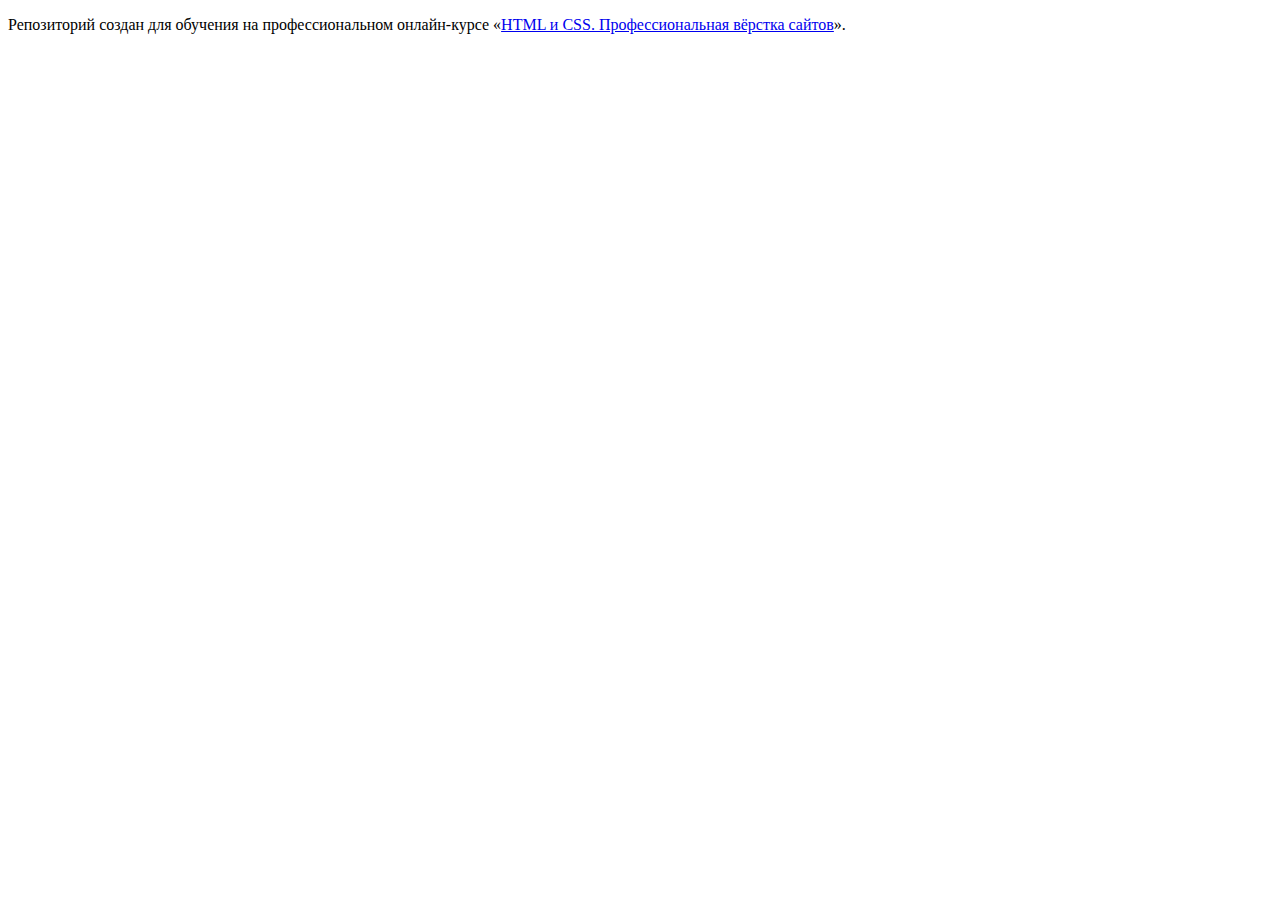
==== index.html @ e139b765 ":hatching_chick:" ====
<!DOCTYPE html>
<html lang="ru">
  <head>
    <meta charset="utf-8">
    <title>HTML Academy: Глейси</title>
  </head>
  <body>

    <p>Репозиторий создан для обучения на профессиональном онлайн‑курсе «<a href="https://htmlacademy.ru/intensive/htmlcss">HTML и CSS. Профессиональная вёрстка сайтов</a>».</p>

  </body>
</html>
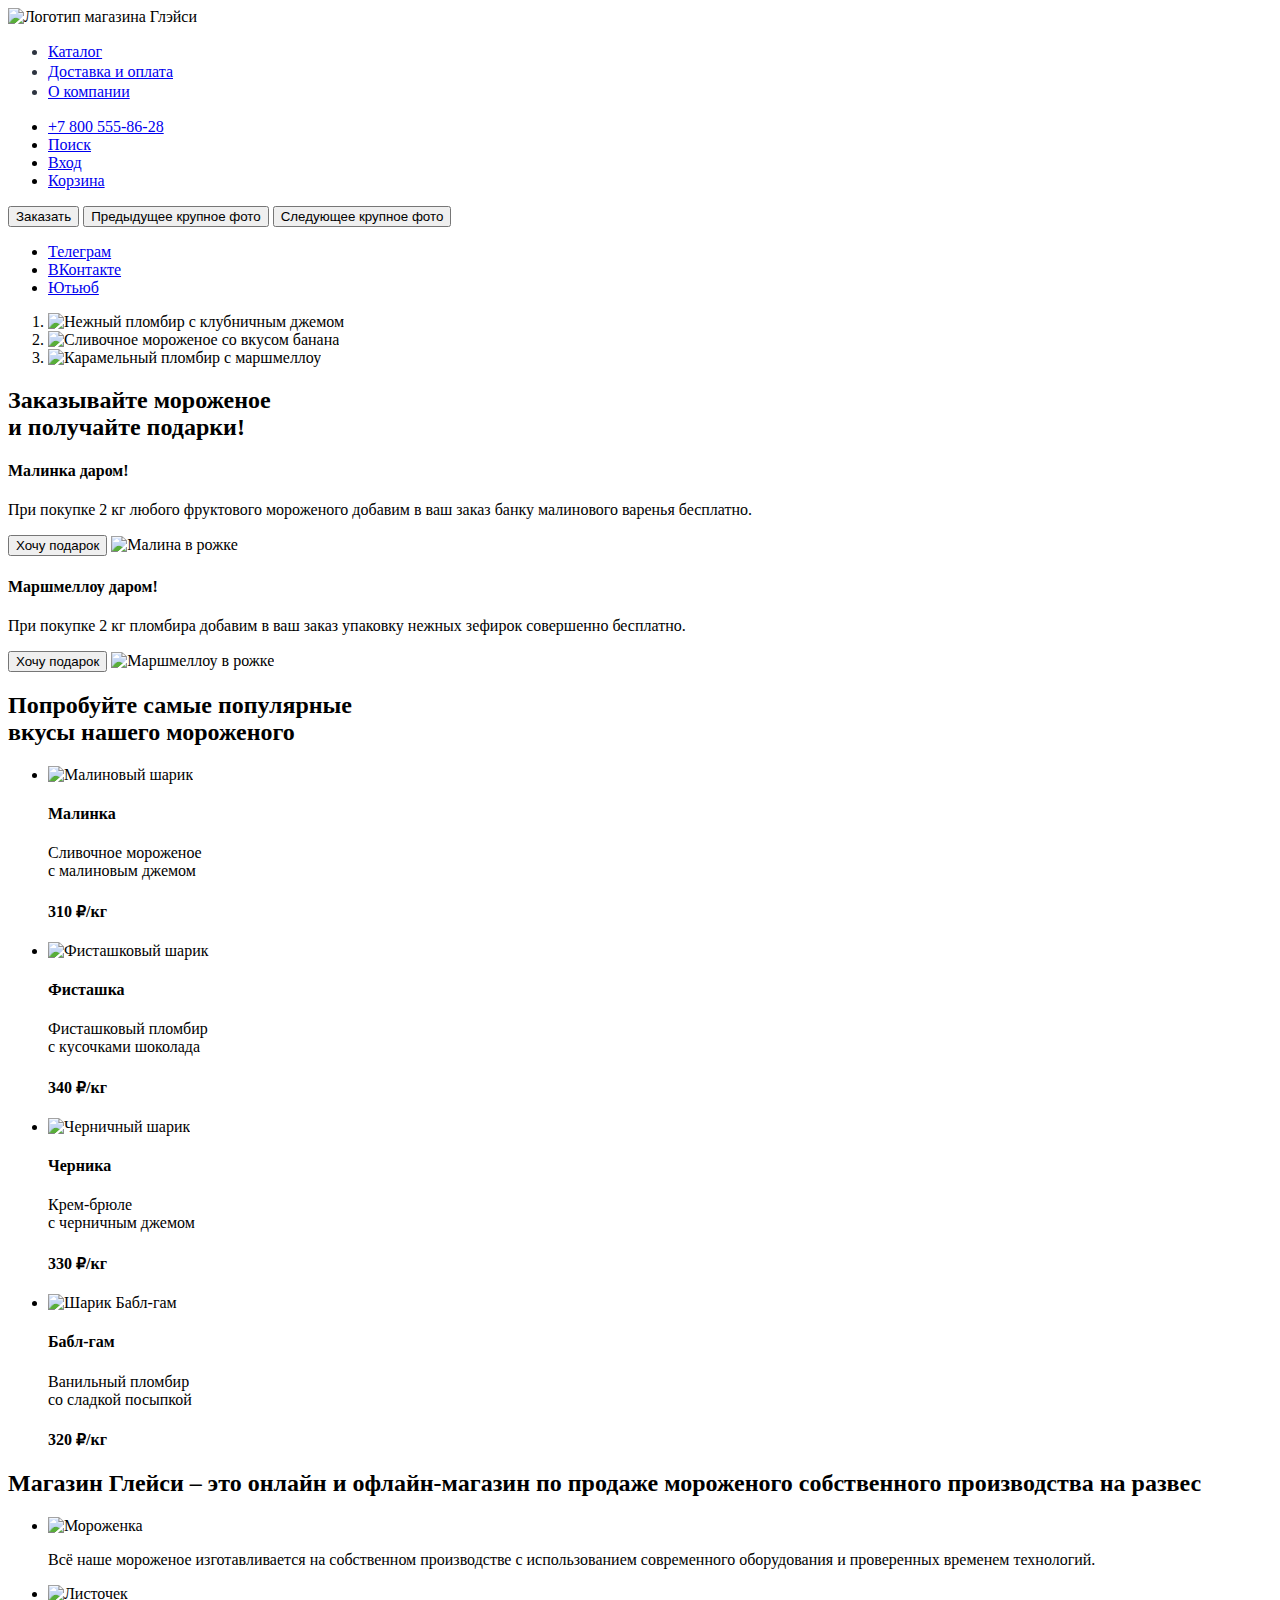
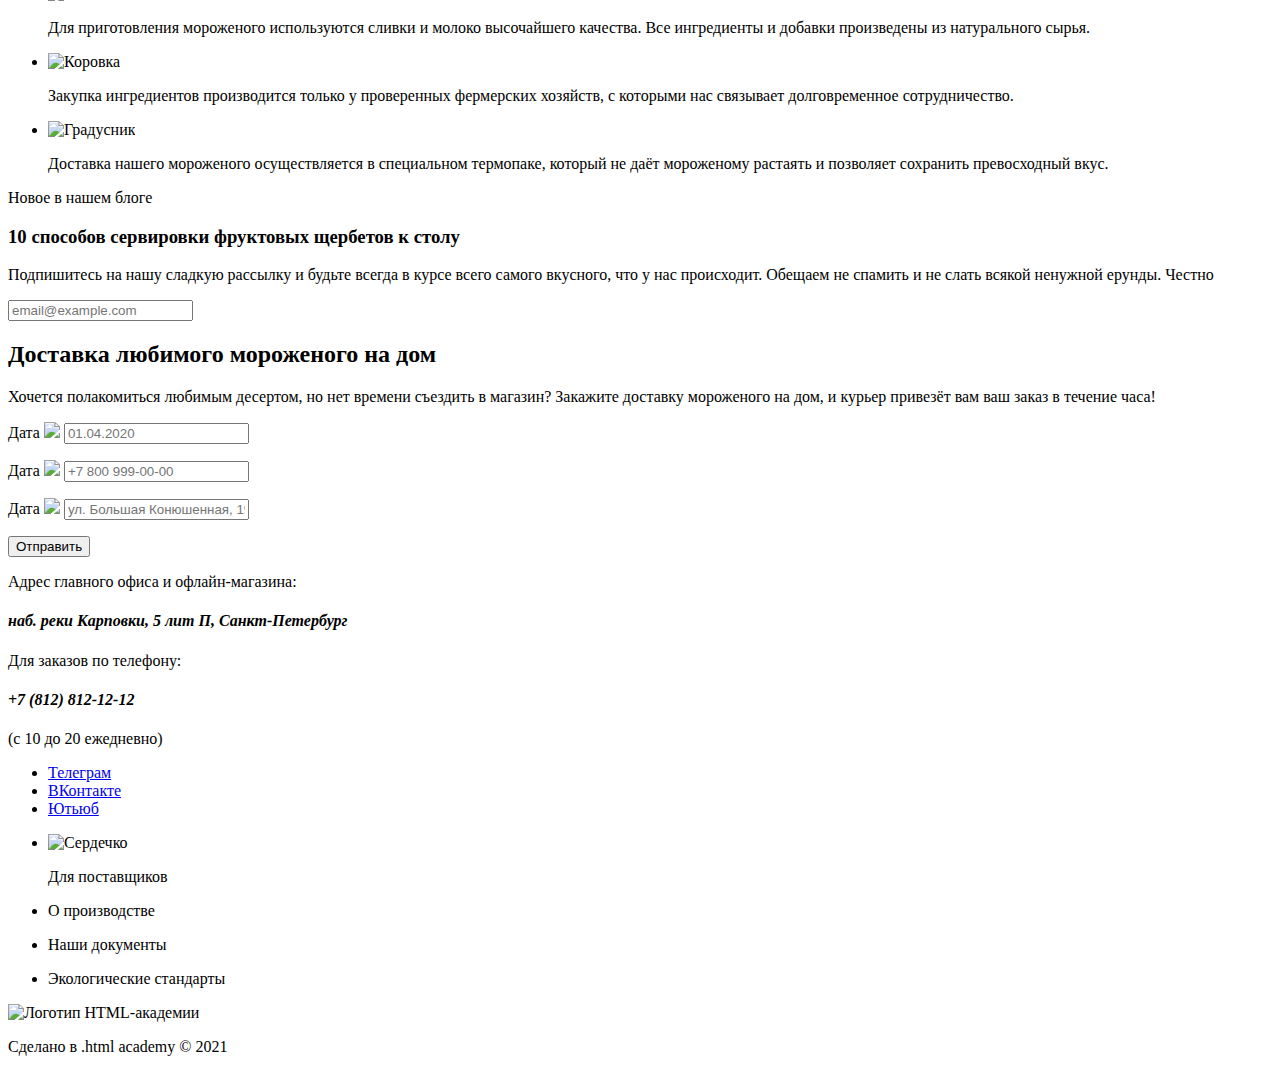
==== commit 62ea03a1: "main html" ====
--- a/index.html
+++ b/index.html
@@ -1,12 +1,253 @@
 <!DOCTYPE html>
 <html lang="ru">
+
   <head>
     <meta charset="utf-8">
     <title>HTML Academy: Глейси</title>
+    <link rel="stylesheet" href="style.css">
   </head>
-  <body>
-
-    <p>Репозиторий создан для обучения на профессиональном онлайн‑курсе «<a href="https://htmlacademy.ru/intensive/htmlcss">HTML и CSS. Профессиональная вёрстка сайтов</a>».</p>
-
+
+  <body class="body">
+    <header class="main-header">
+      <nav class="navigation">
+        <img class="navigation-main-logo" src="" alt="Логотип магазина Глэйси">
+        <ul class="navigation-list">
+          <li>
+            <a class="navigation-link" href="#">Каталог</a>
+          </li>
+          <li>
+            <a class="navigation-link" href="shipping.html">Доставка и оплата</a>
+          </li>
+          <li>
+            <a class="navigation-link" href="about.html">О компании</a>
+          </li>
+        </ul>
+        <ul class="navigation-user">
+          <li class="navigation-item">
+            <a class="navigation-phone" href="tel:+78005558628">+7 800 555-86-28</a>
+          </li>
+          <li>
+            <a class="navigation-link" href="#">
+              <span class="visually-hidden">Поиск</span>
+            </a>
+          </li>
+          <li>
+            <a class="navigation-link" href="#">Вход</a>
+          </li>
+          <li>
+            <a class="navigation-link" href="#">Корзина</a>
+          </li>
+        </ul>
+      </nav>
+    </header>
+    <main class="main-index">
+      <section class="gallery">
+        <button class="order-button recieve-button" type="button">Заказать</button>
+        <button class="slider-button slider-prev" type="button">
+          <span class="visually-hidden">Предыдущее крупное фото</span>
+        </button>
+        <button class="slider-button slider-next" type="button">
+          <span class="visually-hidden">Следующее крупное фото</span>
+        </button>
+        <ul class="slider-social-list">
+          <li class="slider-social-item">
+            <a class="social-button" href="#">
+              <span class="visually-hidden">Телеграм</span>
+            </a>
+          </li>
+          <li class="slider-social-item">
+            <a class="social-button" href="#">
+              <span class="visually-hidden">ВКонтакте</span>
+            </a>
+          </li>
+          <li class="slider-social-item">
+            <a class="social-button" href="#">
+              <span class="visually-hidden">Ютьюб</span>
+            </a>
+          </li>
+        </ul>
+        <ol class="slider-pagination">
+          <li class="slider-pagination-item">
+            <img src="#" alt="Нежный пломбир с клубничным джемом">
+          </li>
+          <li class="slider-pagination-item">
+            <img src="#" alt="Сливочное мороженое со вкусом банана">
+          </li>
+          <li class="slider-pagination-item">
+            <img src="#" alt="Карамельный пломбир с маршмеллоу">
+          </li>
+        </ol>
+      </section>
+      <section class="promo">
+        <h2 class="promo-header">Заказывайте мороженое<br /> и получайте подарки!</h2>
+        <article class="promo-article-left">
+          <h4 class="promo-article-header">Малинка даром!</h4>
+          <p class="promo-paragraph">При покупке 2 кг любого фруктового мороженого добавим в ваш заказ банку малинового
+            варенья бесплатно.</p>
+          <button class="promo-button recieve-button" type="button">Хочу подарок</button>
+          <img src="#" alt="Малина в рожке">
+        </article>
+        <article class="promo-article-right">
+          <h4 class="promo-article-header">Маршмеллоу даром!</h4>
+          <p class="promo-paragraph">При покупке 2 кг пломбира добавим в ваш заказ упаковку нежных зефирок совершенно
+            бесплатно.</p>
+          <button class="promo-button recieve-button" type="button">Хочу подарок</button>
+          <img src="#" alt="Маршмеллоу в рожке">
+        </article>
+      </section>
+      <section class="popular">
+        <h2 class="popular-header">Попробуйте самые популярные<br />вкусы нашего мороженого</h2>
+        <ul class="popular-card">
+          <li class="popular-card-item">
+            <img class="popular-item-image" src="#" alt="Малиновый шарик">
+            <h4 class="popular-item-header">Малинка</h4>
+            <p class="popular-item-paragraph">Сливочное мороженое <br />с малиновым джемом</p>
+            <h4 class="popular-item-price">310 ₽/кг</h4>
+          </li>
+          <li class="popular-card-item">
+            <img class="popular-item-image" src="#" alt="Фисташковый шарик">
+            <h4 class="popular-item-header">Фисташка</h4>
+            <p class="popular-item-paragraph">Фисташковый пломбир <br />с кусочками шоколада</p>
+            <h4 class="popular-item-price">340 ₽/кг</h4>
+          </li>
+          <li class="popular-card-item">
+            <img class="popular-item-image" src="#" alt="Черничный шарик">
+            <h4 class="popular-item-header">Черника</h4>
+            <p class="popular-item-paragraph">Крем-брюле <br />с черничным джемом</p>
+            <h4 class="popular-item-price">330 ₽/кг</h4>
+          </li>
+          <li class="popular-card-item">
+            <img class="popular-item-image" src="#" alt="Шарик Бабл-гам">
+            <h4 class="popular-item-header">Бабл-гам</h4>
+            <p class="popular-item-paragraph">Ванильный пломбир <br />со сладкой посыпкой</p>
+            <h4 class="popular-item-price">320 ₽/кг</h4>
+          </li>
+        </ul>
+      </section>
+      <section class="about">
+        <h2 class="about-header">Магазин Глейси – это онлайн и офлайн-магазин по продаже мороженого собственного
+          производства на развес</h2>
+        <ul class="about-card">
+          <li class="about-item">
+            <img class="about-item-image" src="#" alt="Мороженка">
+            <p class="about-item-paragraph">Всё наше мороженое изготавливается на собственном производстве с
+              использованием современного оборудования и проверенных временем технологий.</p>
+          </li>
+          <li class="about-item">
+            <img class="about-item-image" src="#" alt="Листочек">
+            <p class="about-item-paragraph">Для приготовления мороженого используются сливки и молоко высочайшего
+              качества. Все ингредиенты и добавки произведены из натурального сырья.</p>
+          </li>
+          <li class="about-item">
+            <img class="about-item-image" src="#" alt="Коровка">
+            <p class="about-item-paragraph">Закупка ингредиентов производится только у проверенных фермерских хозяйств,
+              с которыми нас связывает долговременное сотрудничество.</p>
+          </li>
+          <li class="about-item">
+            <img class="about-item-image" src="#" alt="Градусник">
+            <p class="about-item-paragraph">Доставка нашего мороженого осуществляется в специальном термопаке, который
+              не даёт мороженому растаять и позволяет сохранить превосходный вкус.</p>
+          </li>
+        </ul>
+      </section>
+      <section class="blog">
+        <article class="blog-item">
+          <p class="blog-paragraph">Новое в нашем блоге</p>
+          <h3 class="blog-header">10 способов сервировки фруктовых щербетов к столу</h3>
+        </article>
+        <article class="blog-sub">
+          <p class="blog-paragraph">Подпишитесь на нашу сладкую рассылку и будьте всегда в курсе всего самого вкусного,
+            что у нас происходит. Обещаем не спамить и не слать всякой ненужной ерунды. Честно</p>
+          <form class="sub-form" action="https://echo.htmlacademy.ru/" method="post">
+            <input type="text" name="email" placeholder="email@example.com">
+          </form>
+        </article>
+      </section>
+
+      <section class="delivery">
+        <div class="delivery-description">
+          <h2 class="delivery-header">Доставка любимого мороженого на дом</h2>
+          <p class="delivery-paragraph">Хочется полакомиться любимым десертом, но нет времени съездить в магазин?
+            Закажите доставку мороженого на дом, и курьер привезёт вам ваш заказ в течение часа!</p>
+        </div>
+        <form class="sub-form" action="https://echo.htmlacademy.ru/" method="post">
+          <p class="delivery-form-date">
+            <label for="delivery-date">
+              Дата
+              <img src="#">
+            </label>
+            <input type="text" id="delivery-date" name="delivery-date" placeholder="01.04.2020">
+          </p>
+          <p class="delivery-form-phone">
+            <label for="delivery-phone">
+              Дата
+              <img src="#">
+            </label>
+            <input type="text" id="delivery-phone" name="delivery-phone" placeholder="+7 800 999-00-00">
+          </p>
+          <p class="delivery-form-address">
+            <label for="delivery-address">
+              Дата
+              <img src="#">
+            </label>
+            <input type="text" id="delivery-address" name="delivery-address" placeholder="ул. Большая Конюшенная, 19/8">
+          </p>
+          <button class="sub-button send-button" type="submit">Отправить</button>
+        </form>
+      </section>
+      <section class="contacts">
+        <p class="contacts-paragraph">Адрес главного офиса и офлайн-магазина:</p>
+        <address class="contacts-address">
+          <h4 class="contacts-address-text">наб. реки Карповки, 5 лит П, Санкт-Петербург</h4>
+        </address>
+        <p class="contacts-paragraph">Для заказов по телефону:</p>
+        <address class="contacts-address">
+          <h4 class="contacts-address-phone">+7 (812) 812-12-12</h4>
+        </address>
+        <p class="contacts-time">(c 10 до 20 ежедневно)</p>
+      </section>
+    </main>
+    <footer class="page-footer">
+      <section class="footer-social">
+      <ul class="slider-social-list">
+        <li class="slider-social-item">
+          <a class="social-button" href="#">
+            <span class="visually-hidden">Телеграм</span>
+          </a>
+        </li>
+        <li class="slider-social-item">
+          <a class="social-button" href="#">
+            <span class="visually-hidden">ВКонтакте</span>
+          </a>
+        </li>
+        <li class="slider-social-item">
+          <a class="social-button" href="#">
+            <span class="visually-hidden">Ютьюб</span>
+          </a>
+        </li>
+      </ul>
+    </section>
+    <section class="footer-adds">
+      <ul class="footer-adds-list">
+      <li class="footer-adds-item">
+        <img src="#" alt="Сердечко">
+        <p class="footer-adds-item-paragraph-like">Для поставщиков</p>
+      </li>
+      <li class="footer-adds-item">
+        <p class="footer-adds-item-paragraph">О производстве</p>
+      </li>
+      <li class="footer-adds-item">
+        <p class="footer-adds-item-paragraph">Наши документы</p>
+      </li>
+      <li class="footer-adds-item">
+        <p class="footer-adds-item-paragraph">Экологические стандарты</p>
+      </li>
+    </ul></section>
+    <section class="about-academy">
+      <img class="about-academy-logo" src="#" alt="Логотип HTML-академии">
+      <p class="about-academy-paragraph">Сделано в .html academy © 2021</p>
+    </section>
+    </footer>
   </body>
+
 </html>
--- a/style.css
+++ b/style.css
@@ -0,0 +1,14 @@
+/* .visually-hidden
+{
+  display:none;
+} */
+.navigation-list
+{
+  font-family: 'Inter';
+  font-style: normal;
+  font-weight: 400;
+  font-size: 16px;
+  line-height: 20px;
+  color: #2D3440;
+
+}
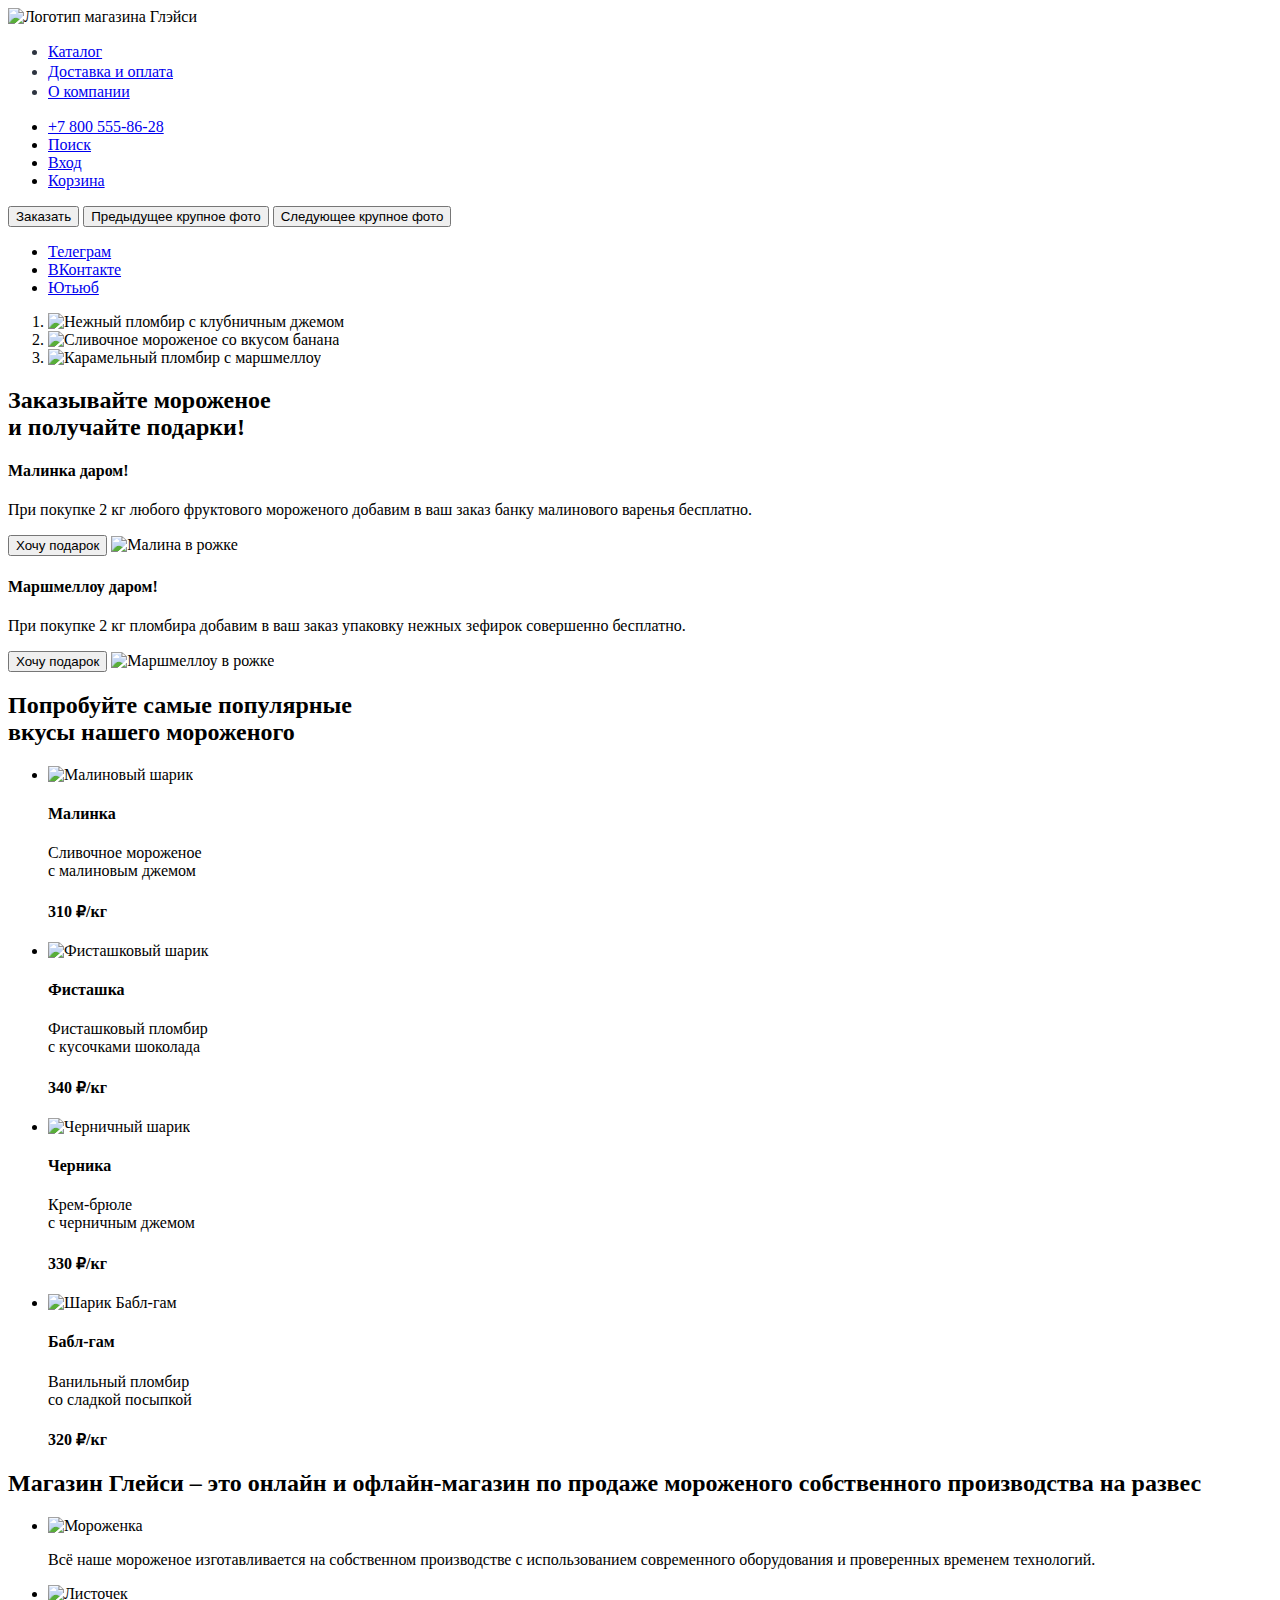
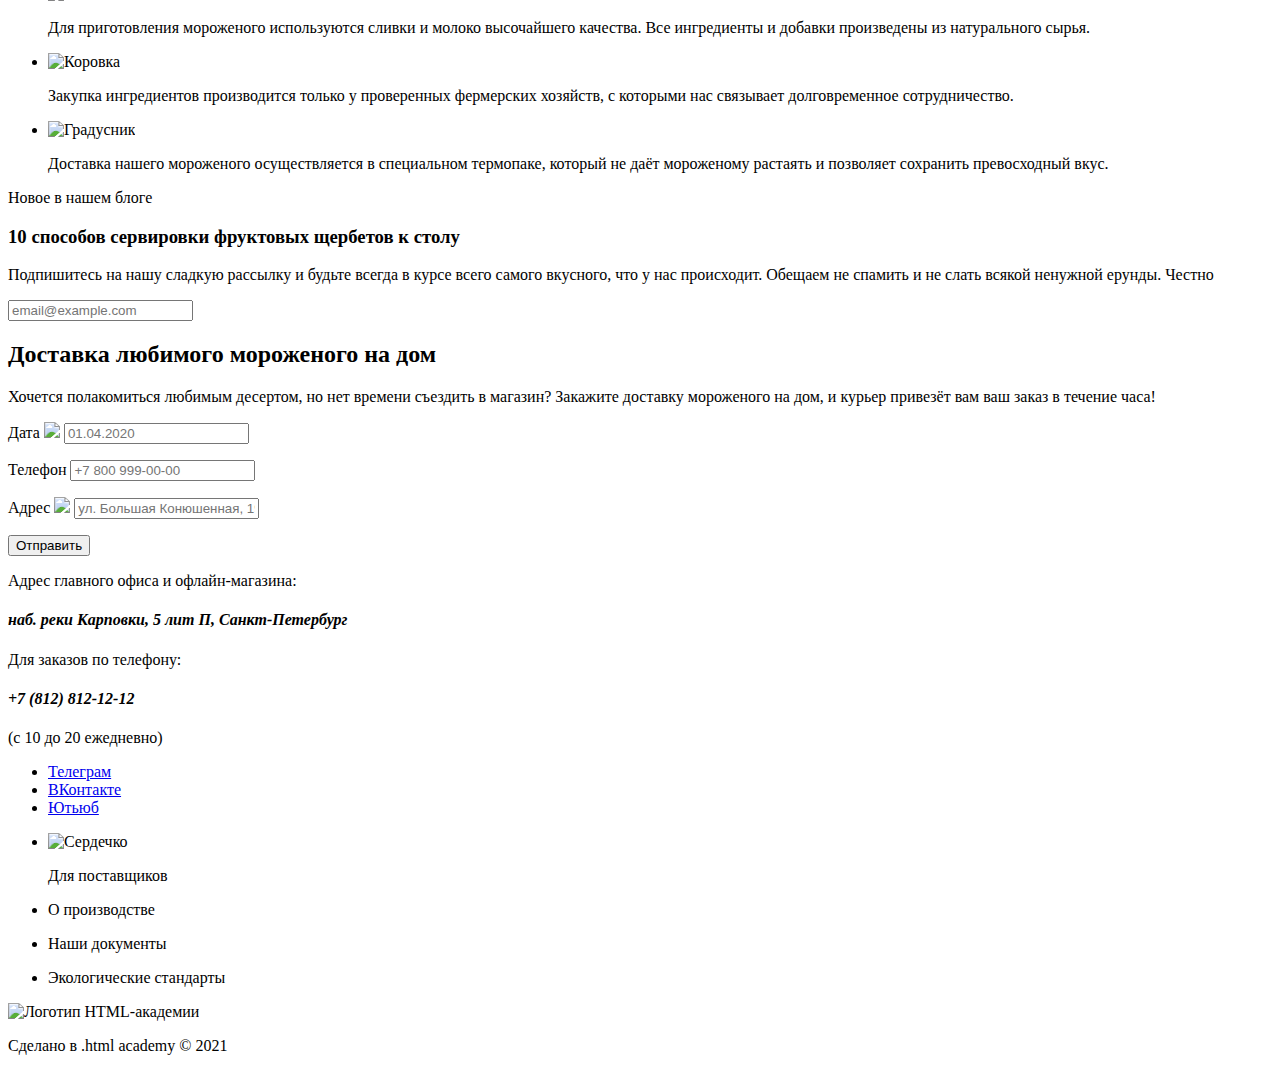
==== commit 9df57a8a: "Merge pull request #2 from aenye-aaa/master" ====
--- a/index.html
+++ b/index.html
@@ -180,14 +180,13 @@
           </p>
           <p class="delivery-form-phone">
             <label for="delivery-phone">
-              Дата
-              <img src="#">
+              Телефон
             </label>
             <input type="text" id="delivery-phone" name="delivery-phone" placeholder="+7 800 999-00-00">
           </p>
           <p class="delivery-form-address">
             <label for="delivery-address">
-              Дата
+              Адрес
               <img src="#">
             </label>
             <input type="text" id="delivery-address" name="delivery-address" placeholder="ул. Большая Конюшенная, 19/8">
@@ -209,45 +208,45 @@
     </main>
     <footer class="page-footer">
       <section class="footer-social">
-      <ul class="slider-social-list">
-        <li class="slider-social-item">
-          <a class="social-button" href="#">
-            <span class="visually-hidden">Телеграм</span>
-          </a>
-        </li>
-        <li class="slider-social-item">
-          <a class="social-button" href="#">
-            <span class="visually-hidden">ВКонтакте</span>
-          </a>
-        </li>
-        <li class="slider-social-item">
-          <a class="social-button" href="#">
-            <span class="visually-hidden">Ютьюб</span>
-          </a>
-        </li>
-      </ul>
-    </section>
-    <section class="footer-adds">
-      <ul class="footer-adds-list">
-      <li class="footer-adds-item">
-        <img src="#" alt="Сердечко">
-        <p class="footer-adds-item-paragraph-like">Для поставщиков</p>
-      </li>
-      <li class="footer-adds-item">
-        <p class="footer-adds-item-paragraph">О производстве</p>
-      </li>
-      <li class="footer-adds-item">
-        <p class="footer-adds-item-paragraph">Наши документы</p>
-      </li>
-      <li class="footer-adds-item">
-        <p class="footer-adds-item-paragraph">Экологические стандарты</p>
-      </li>
-    </ul></section>
-    <section class="about-academy">
-      <img class="about-academy-logo" src="#" alt="Логотип HTML-академии">
-      <p class="about-academy-paragraph">Сделано в .html academy © 2021</p>
-    </section>
+        <ul class="slider-social-list">
+          <li class="slider-social-item">
+            <a class="social-button" href="#">
+              <span class="visually-hidden">Телеграм</span>
+            </a>
+          </li>
+          <li class="slider-social-item">
+            <a class="social-button" href="#">
+              <span class="visually-hidden">ВКонтакте</span>
+            </a>
+          </li>
+          <li class="slider-social-item">
+            <a class="social-button" href="#">
+              <span class="visually-hidden">Ютьюб</span>
+            </a>
+          </li>
+        </ul>
+      </section>
+      <section class="footer-adds">
+        <ul class="footer-adds-list">
+          <li class="footer-adds-item like-item">
+            <img src="#" alt="Сердечко">
+            <p class="footer-adds-item-paragraph">Для поставщиков</p>
+          </li>
+          <li class="footer-adds-item">
+            <p class="footer-adds-item-paragraph">О производстве</p>
+          </li>
+          <li class="footer-adds-item">
+            <p class="footer-adds-item-paragraph">Наши документы</p>
+          </li>
+          <li class="footer-adds-item">
+            <p class="footer-adds-item-paragraph">Экологические стандарты</p>
+          </li>
+        </ul>
+      </section>
+      <section class="about-academy">
+        <img class="about-academy-logo" src="#" alt="Логотип HTML-академии">
+        <p class="about-academy-paragraph">Сделано в .html academy © 2021</p>
+      </section>
     </footer>
   </body>
-
 </html>
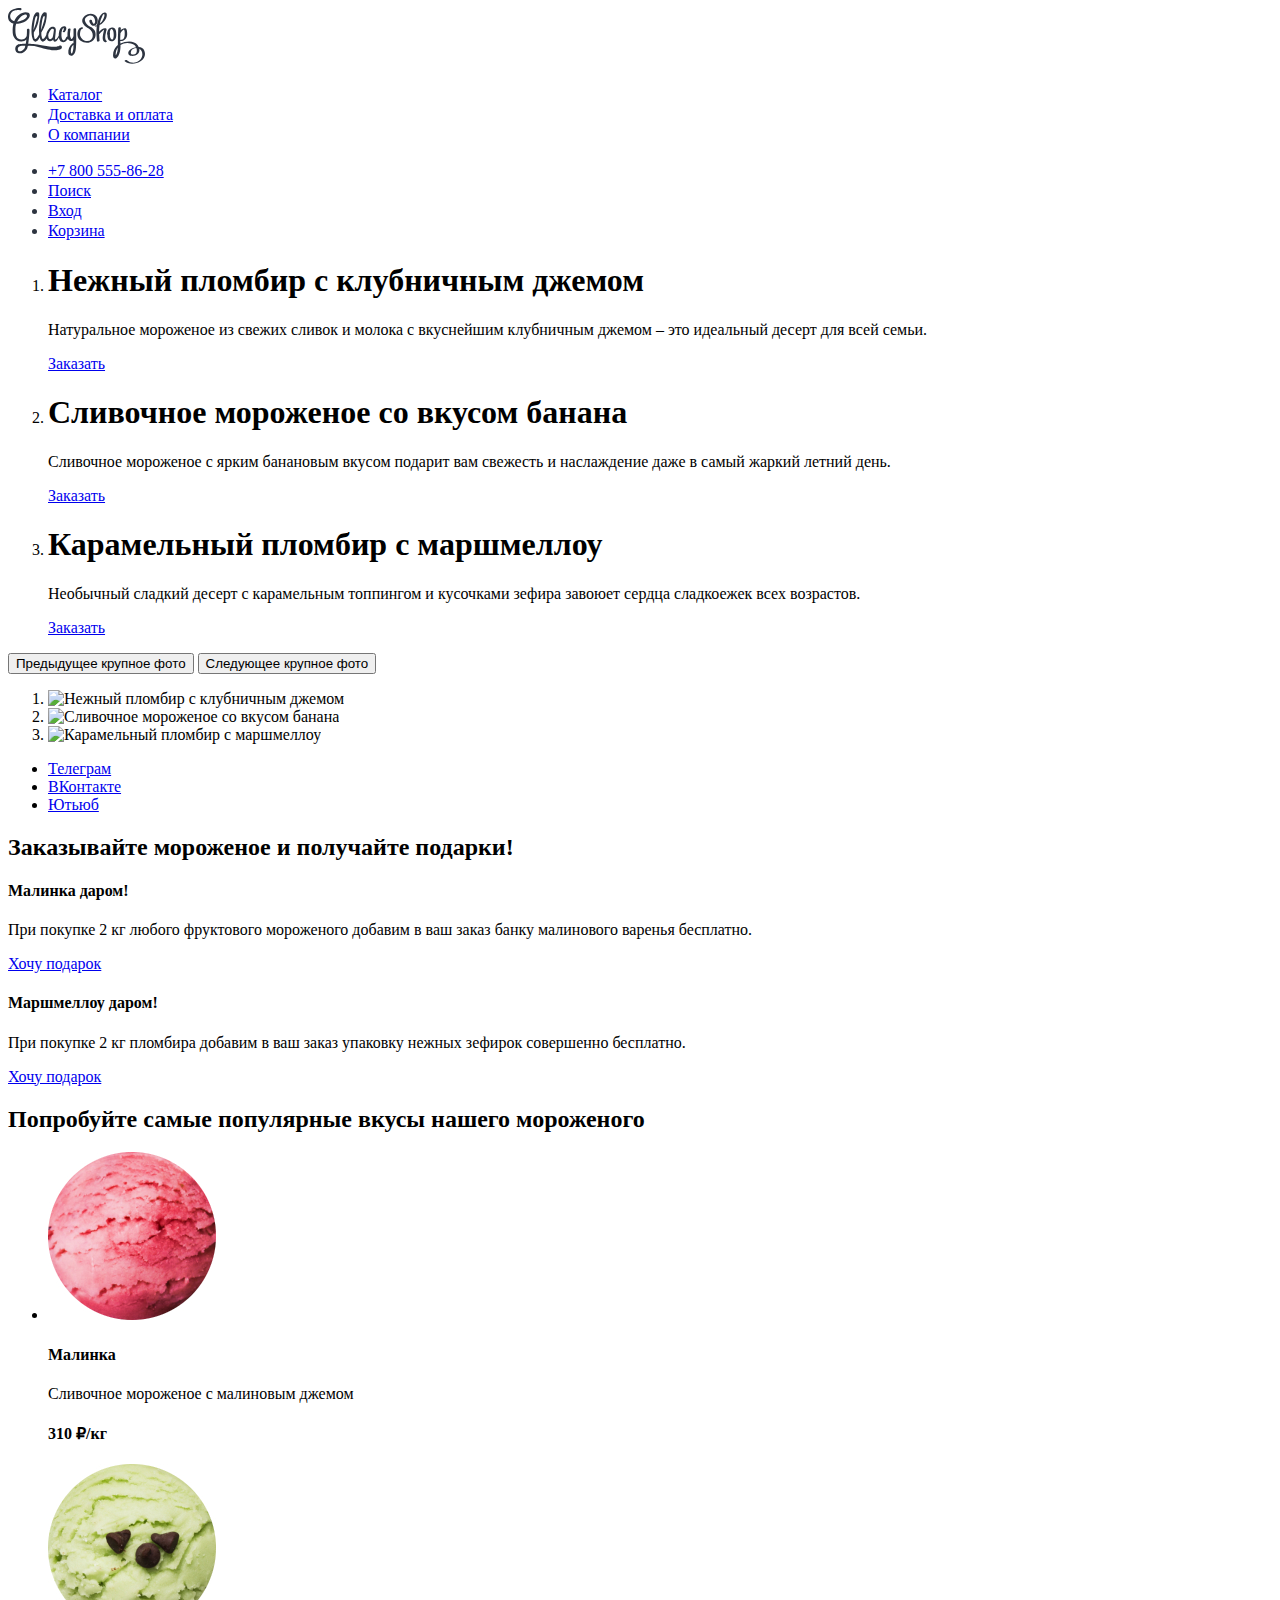
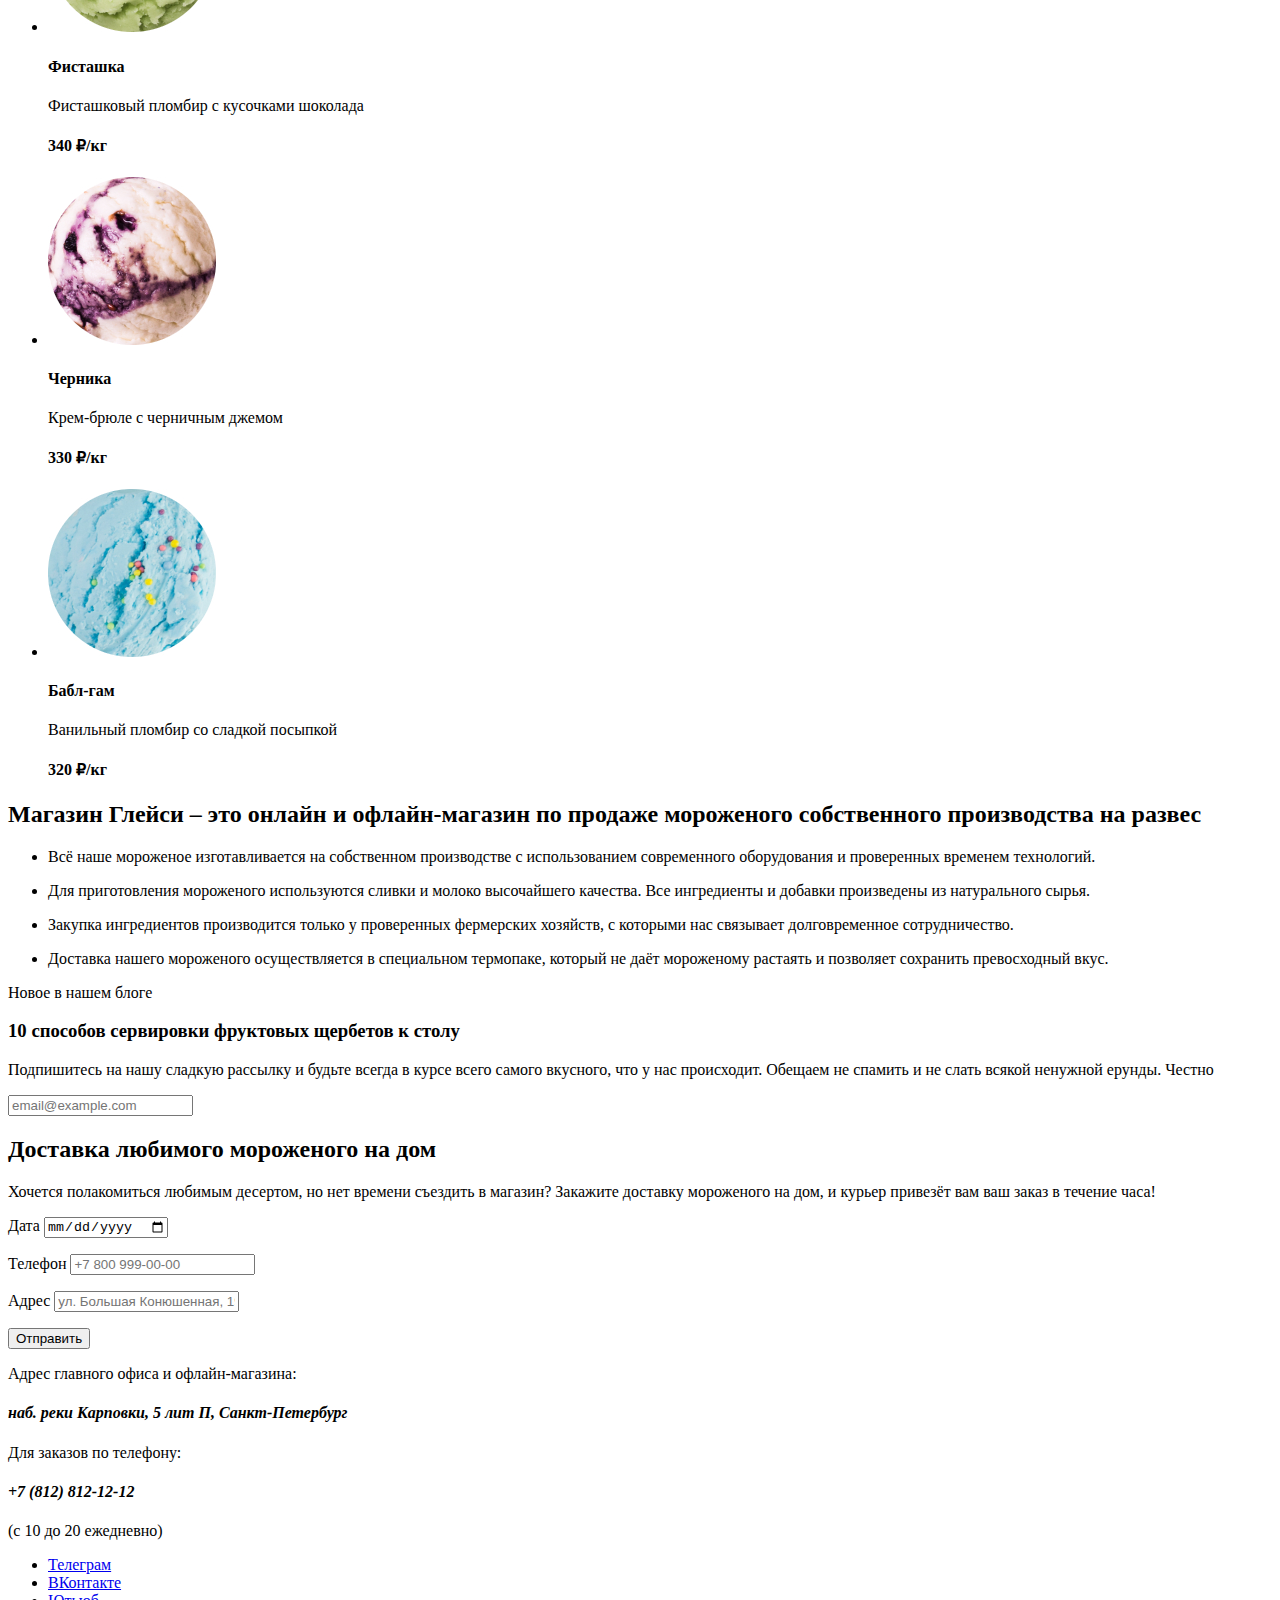
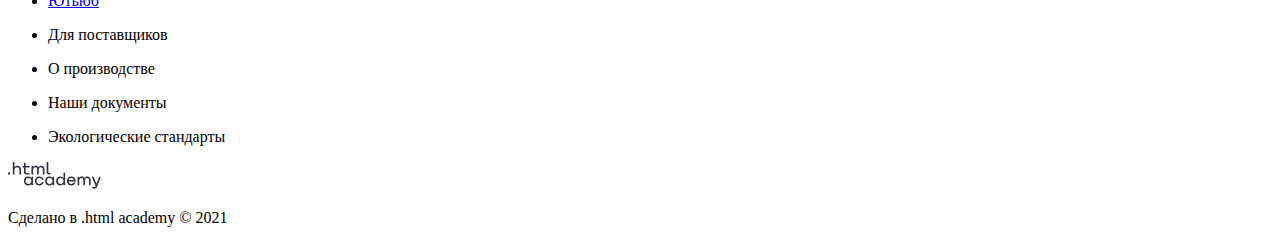
==== commit 92353b99: "slider + images" ====
--- a/index.html
+++ b/index.html
@@ -10,7 +10,7 @@
   <body class="body">
     <header class="main-header">
       <nav class="navigation">
-        <img class="navigation-main-logo" src="" alt="Логотип магазина Глэйси">
+        <img class="navigation-main-logo" src="images/logo_gllacy.svg" alt="Логотип магазина Глэйси">
         <ul class="navigation-list">
           <li>
             <a class="navigation-link" href="#">Каталог</a>
@@ -41,85 +41,99 @@
       </nav>
     </header>
     <main class="main-index">
-      <section class="gallery">
-        <button class="order-button recieve-button" type="button">Заказать</button>
-        <button class="slider-button slider-prev" type="button">
+      <section class="footer">
+        <ol class="footer-description-list">
+          <li class="footer-description-item">
+            <h1 class="footer-description-item-header">Нежный пломбир с клубничным джемом</h1>
+            <p class="footer-description-item-paragraph">Натуральное мороженое из свежих сливок и молока с вкуснейшим клубничным джемом – это идеальный десерт для всей семьи. </p>
+            <a class="footer-description-item-button recieve-button" href="#">Заказать</a>
+          </li>
+          <li class="footer-description-item">
+            <h1 class="footer-description-item-header">Сливочное мороженое со вкусом банана</h1>
+            <p class="footer-description-item-paragraph">Сливочное мороженое с ярким банановым вкусом подарит вам свежесть и наслаждение даже в самый жаркий летний день. </p>
+            <a class="footer-description-item-button recieve-button" href="#">Заказать</a>
+          </li>
+          <li class="footer-description-item">
+            <h1 class="footer-description-item-header">Карамельный пломбир с маршмеллоу</h1>
+            <p class="footer-description-item-paragraph">Необычный сладкий десерт с карамельным топпингом и кусочками зефира завоюет сердца сладкоежек всех возрастов.</p>
+            <a class="footer-description-item-button recieve-button" href="#">Заказать</a>
+          </li>
+          </ol>
+        <button class="footer-button footer-prev" type="button">
           <span class="visually-hidden">Предыдущее крупное фото</span>
         </button>
-        <button class="slider-button slider-next" type="button">
+        <button class="footer-button footer-next" type="button">
           <span class="visually-hidden">Следующее крупное фото</span>
         </button>
-        <ul class="slider-social-list">
-          <li class="slider-social-item">
-            <a class="social-button" href="#">
-              <span class="visually-hidden">Телеграм</span>
-            </a>
-          </li>
-          <li class="slider-social-item">
-            <a class="social-button" href="#">
-              <span class="visually-hidden">ВКонтакте</span>
-            </a>
-          </li>
-          <li class="slider-social-item">
-            <a class="social-button" href="#">
-              <span class="visually-hidden">Ютьюб</span>
-            </a>
-          </li>
-        </ul>
-        <ol class="slider-pagination">
-          <li class="slider-pagination-item">
-            <img src="#" alt="Нежный пломбир с клубничным джемом">
-          </li>
-          <li class="slider-pagination-item">
-            <img src="#" alt="Сливочное мороженое со вкусом банана">
-          </li>
-          <li class="slider-pagination-item">
-            <img src="#" alt="Карамельный пломбир с маршмеллоу">
+        <ol class="footer-pagination">
+          <li class="footer-pagination-item">
+            <img src="images/footer_icecream1.png" alt="Нежный пломбир с клубничным джемом">
+          </li>
+          <li class="footer-pagination-item">
+            <img src="images/footer_icecream2.png" alt="Сливочное мороженое со вкусом банана">
+          </li>
+          <li class="footer-pagination-item">
+            <img src="images/footer_icecream3.png" alt="Карамельный пломбир с маршмеллоу">
           </li>
         </ol>
+        <ul class="footer-social-list">
+            <li class="footer-social-item">
+              <a class="social-button" href="images/social_telegram.svg">
+                <span class="visually-hidden">Телеграм</span>
+              </a>
+            </li>
+            <li class="footer-social-item">
+              <a class="social-button" href="images/social_vk.svg">
+                <span class="visually-hidden">ВКонтакте</span>
+              </a>
+            </li>
+            <li class="footer-social-item">
+              <a class="social-button" href="images/social_youtube.svg">
+                <span class="visually-hidden">Ютьюб</span>
+              </a>
+            </li>
+          </ul>
       </section>
       <section class="promo">
-        <h2 class="promo-header">Заказывайте мороженое<br /> и получайте подарки!</h2>
+        <h2 class="promo-header">Заказывайте мороженое и получайте подарки!</h2>
         <article class="promo-article-left">
           <h4 class="promo-article-header">Малинка даром!</h4>
           <p class="promo-paragraph">При покупке 2 кг любого фруктового мороженого добавим в ваш заказ банку малинового
             варенья бесплатно.</p>
-          <button class="promo-button recieve-button" type="button">Хочу подарок</button>
-          <img src="#" alt="Малина в рожке">
+          <a class="promo-button recieve-button" href="#">Хочу подарок</a>
         </article>
         <article class="promo-article-right">
           <h4 class="promo-article-header">Маршмеллоу даром!</h4>
           <p class="promo-paragraph">При покупке 2 кг пломбира добавим в ваш заказ упаковку нежных зефирок совершенно
             бесплатно.</p>
-          <button class="promo-button recieve-button" type="button">Хочу подарок</button>
-          <img src="#" alt="Маршмеллоу в рожке">
+          <a class="promo-button recieve-button" href="#">Хочу подарок</a>
         </article>
       </section>
       <section class="popular">
-        <h2 class="popular-header">Попробуйте самые популярные<br />вкусы нашего мороженого</h2>
+        <h2 class="popular-header">Попробуйте самые популярные вкусы нашего мороженого</h2>
         <ul class="popular-card">
           <li class="popular-card-item">
-            <img class="popular-item-image" src="#" alt="Малиновый шарик">
+            <img class="popular-item-image" src="images/catalog-malina.jpg" alt="Малиновый шарик">
             <h4 class="popular-item-header">Малинка</h4>
-            <p class="popular-item-paragraph">Сливочное мороженое <br />с малиновым джемом</p>
+            <p class="popular-item-paragraph">Сливочное мороженое с малиновым джемом</p>
             <h4 class="popular-item-price">310 ₽/кг</h4>
           </li>
           <li class="popular-card-item">
-            <img class="popular-item-image" src="#" alt="Фисташковый шарик">
+            <img class="popular-item-image" src="images/catalog-fistahska.jpg" alt="Фисташковый шарик">
             <h4 class="popular-item-header">Фисташка</h4>
-            <p class="popular-item-paragraph">Фисташковый пломбир <br />с кусочками шоколада</p>
+            <p class="popular-item-paragraph">Фисташковый пломбир с кусочками шоколада</p>
             <h4 class="popular-item-price">340 ₽/кг</h4>
           </li>
           <li class="popular-card-item">
-            <img class="popular-item-image" src="#" alt="Черничный шарик">
+            <img class="popular-item-image" src="images/catalog-chernika.jpg" alt="Черничный шарик">
             <h4 class="popular-item-header">Черника</h4>
-            <p class="popular-item-paragraph">Крем-брюле <br />с черничным джемом</p>
+            <p class="popular-item-paragraph">Крем-брюле с черничным джемом</p>
             <h4 class="popular-item-price">330 ₽/кг</h4>
           </li>
           <li class="popular-card-item">
-            <img class="popular-item-image" src="#" alt="Шарик Бабл-гам">
+            <img class="popular-item-image" src="images/catalog-babl-gam.jpg" alt="Шарик Бабл-гам">
             <h4 class="popular-item-header">Бабл-гам</h4>
-            <p class="popular-item-paragraph">Ванильный пломбир <br />со сладкой посыпкой</p>
+            <p class="popular-item-paragraph">Ванильный пломбир со сладкой посыпкой</p>
             <h4 class="popular-item-price">320 ₽/кг</h4>
           </li>
         </ul>
@@ -129,22 +143,18 @@
           производства на развес</h2>
         <ul class="about-card">
           <li class="about-item">
-            <img class="about-item-image" src="#" alt="Мороженка">
             <p class="about-item-paragraph">Всё наше мороженое изготавливается на собственном производстве с
               использованием современного оборудования и проверенных временем технологий.</p>
           </li>
           <li class="about-item">
-            <img class="about-item-image" src="#" alt="Листочек">
             <p class="about-item-paragraph">Для приготовления мороженого используются сливки и молоко высочайшего
               качества. Все ингредиенты и добавки произведены из натурального сырья.</p>
           </li>
           <li class="about-item">
-            <img class="about-item-image" src="#" alt="Коровка">
             <p class="about-item-paragraph">Закупка ингредиентов производится только у проверенных фермерских хозяйств,
               с которыми нас связывает долговременное сотрудничество.</p>
           </li>
           <li class="about-item">
-            <img class="about-item-image" src="#" alt="Градусник">
             <p class="about-item-paragraph">Доставка нашего мороженого осуществляется в специальном термопаке, который
               не даёт мороженому растаять и позволяет сохранить превосходный вкус.</p>
           </li>
@@ -159,7 +169,7 @@
           <p class="blog-paragraph">Подпишитесь на нашу сладкую рассылку и будьте всегда в курсе всего самого вкусного,
             что у нас происходит. Обещаем не спамить и не слать всякой ненужной ерунды. Честно</p>
           <form class="sub-form" action="https://echo.htmlacademy.ru/" method="post">
-            <input type="text" name="email" placeholder="email@example.com">
+            <input type="email" name="email" placeholder="email@example.com">
           </form>
         </article>
       </section>
@@ -174,20 +184,18 @@
           <p class="delivery-form-date">
             <label for="delivery-date">
               Дата
-              <img src="#">
             </label>
-            <input type="text" id="delivery-date" name="delivery-date" placeholder="01.04.2020">
+            <input type="date" id="delivery-date" name="delivery-date" placeholder="01.04.2020">
           </p>
           <p class="delivery-form-phone">
             <label for="delivery-phone">
               Телефон
             </label>
-            <input type="text" id="delivery-phone" name="delivery-phone" placeholder="+7 800 999-00-00">
+            <input type="tel" id="delivery-phone" name="delivery-phone" placeholder="+7 800 999-00-00">
           </p>
           <p class="delivery-form-address">
             <label for="delivery-address">
               Адрес
-              <img src="#">
             </label>
             <input type="text" id="delivery-address" name="delivery-address" placeholder="ул. Большая Конюшенная, 19/8">
           </p>
@@ -208,19 +216,19 @@
     </main>
     <footer class="page-footer">
       <section class="footer-social">
-        <ul class="slider-social-list">
-          <li class="slider-social-item">
-            <a class="social-button" href="#">
+        <ul class="footer-social-list">
+          <li class="footer-social-item">
+            <a class="social-button" href="images/social_telegram.svg">
               <span class="visually-hidden">Телеграм</span>
             </a>
           </li>
-          <li class="slider-social-item">
-            <a class="social-button" href="#">
+          <li class="footer-social-item">
+            <a class="social-button" href="images/social_vk.svg">
               <span class="visually-hidden">ВКонтакте</span>
             </a>
           </li>
-          <li class="slider-social-item">
-            <a class="social-button" href="#">
+          <li class="footer-social-item">
+            <a class="social-button" href="images/social_youtube.svg">
               <span class="visually-hidden">Ютьюб</span>
             </a>
           </li>
@@ -229,7 +237,6 @@
       <section class="footer-adds">
         <ul class="footer-adds-list">
           <li class="footer-adds-item like-item">
-            <img src="#" alt="Сердечко">
             <p class="footer-adds-item-paragraph">Для поставщиков</p>
           </li>
           <li class="footer-adds-item">
@@ -244,7 +251,7 @@
         </ul>
       </section>
       <section class="about-academy">
-        <img class="about-academy-logo" src="#" alt="Логотип HTML-академии">
+        <img class="about-academy-logo" src="images/logo_htmlacademy.svg" alt="Логотип HTML-академии">
         <p class="about-academy-paragraph">Сделано в .html academy © 2021</p>
       </section>
     </footer>
--- a/style.css
+++ b/style.css
@@ -1,8 +1,26 @@
+@font-face {
+  font-family: "Inter";
+  src: url("inter-400.woff2") format("woff2");
+  font-weight: 400;
+  font-style: normal;
+}
+@font-face {
+  font-family: "Inter";
+  src: url("inter-700.woff2") format("woff2");
+  font-weight: 700;
+  font-style: normal;
+}
+@font-face {
+  font-family: "Inter";
+  src: url("inter-900.woff2") format("woff2");
+  font-weight: 900;
+  font-style: normal;
+}
 /* .visually-hidden
 {
   display:none;
 } */
-.navigation-list
+.navigation
 {
   font-family: 'Inter';
   font-style: normal;
@@ -10,5 +28,4 @@
   font-size: 16px;
   line-height: 20px;
   color: #2D3440;
-
 }
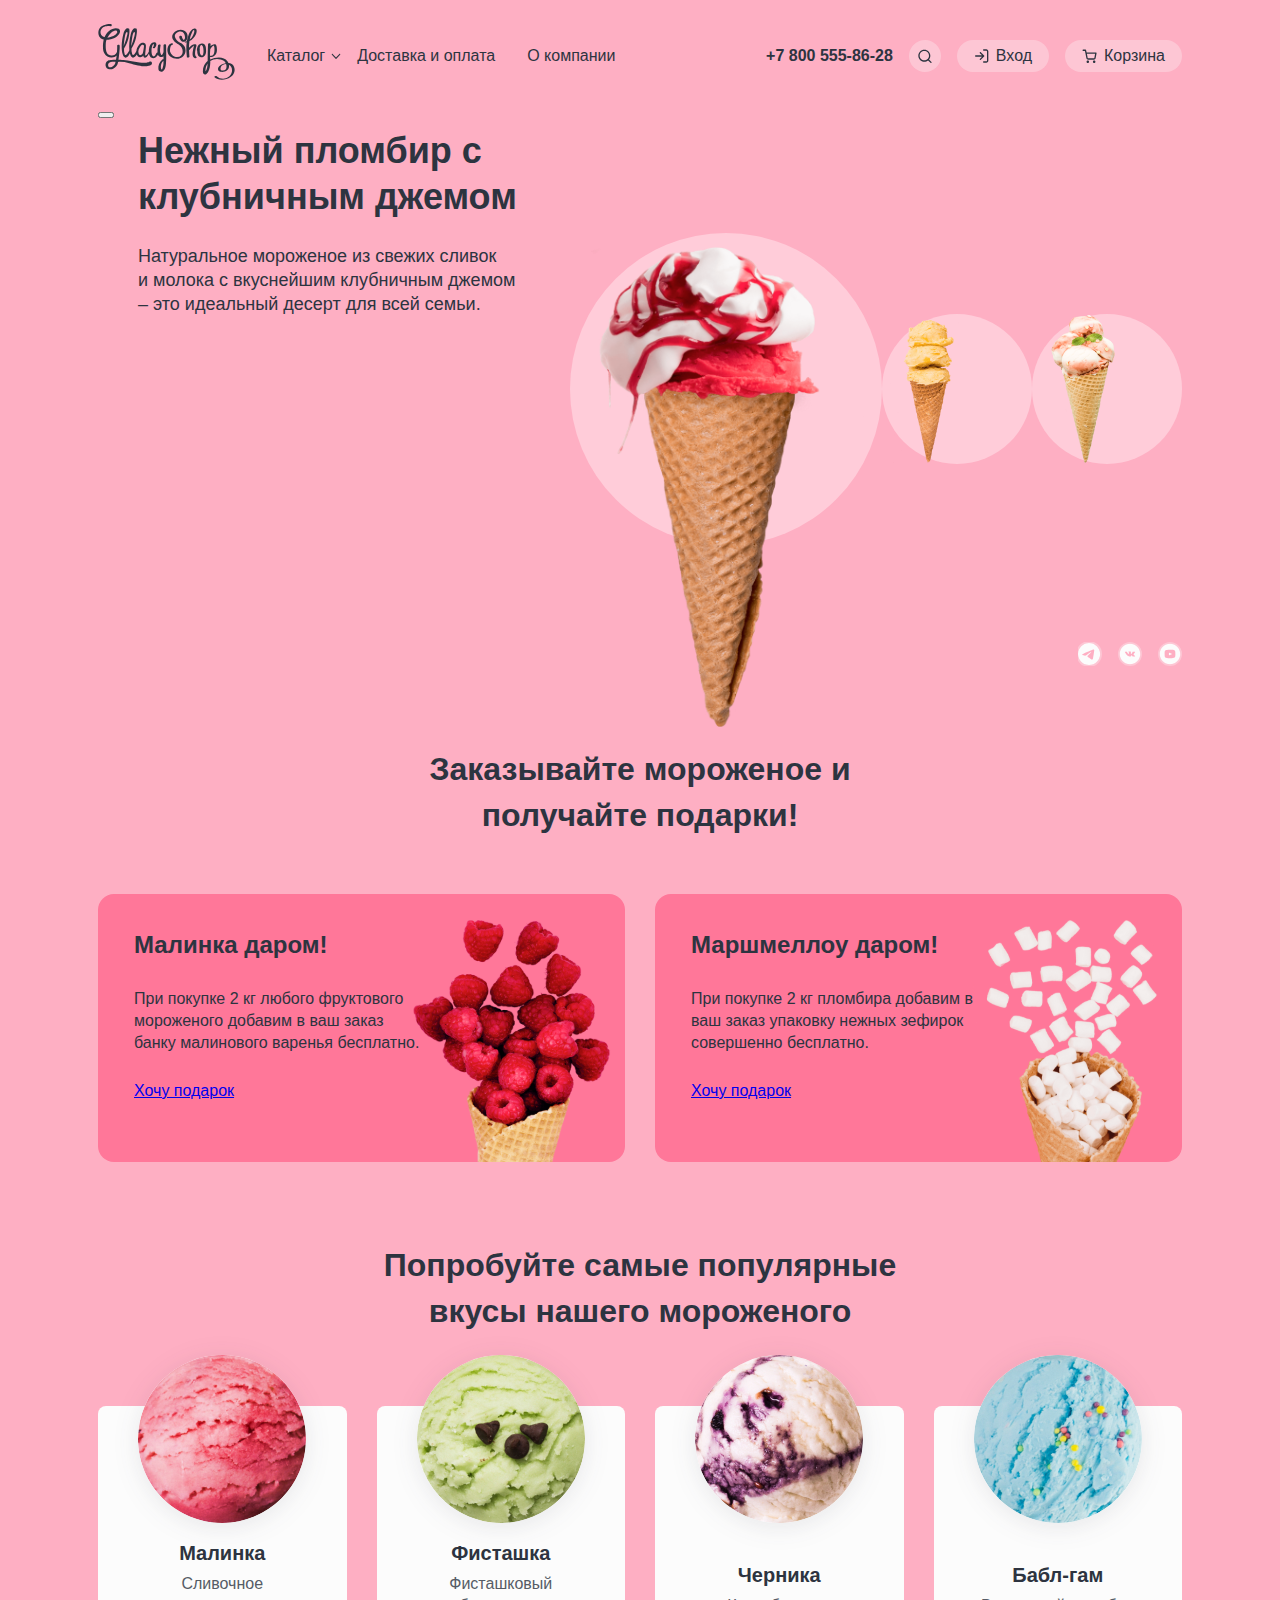
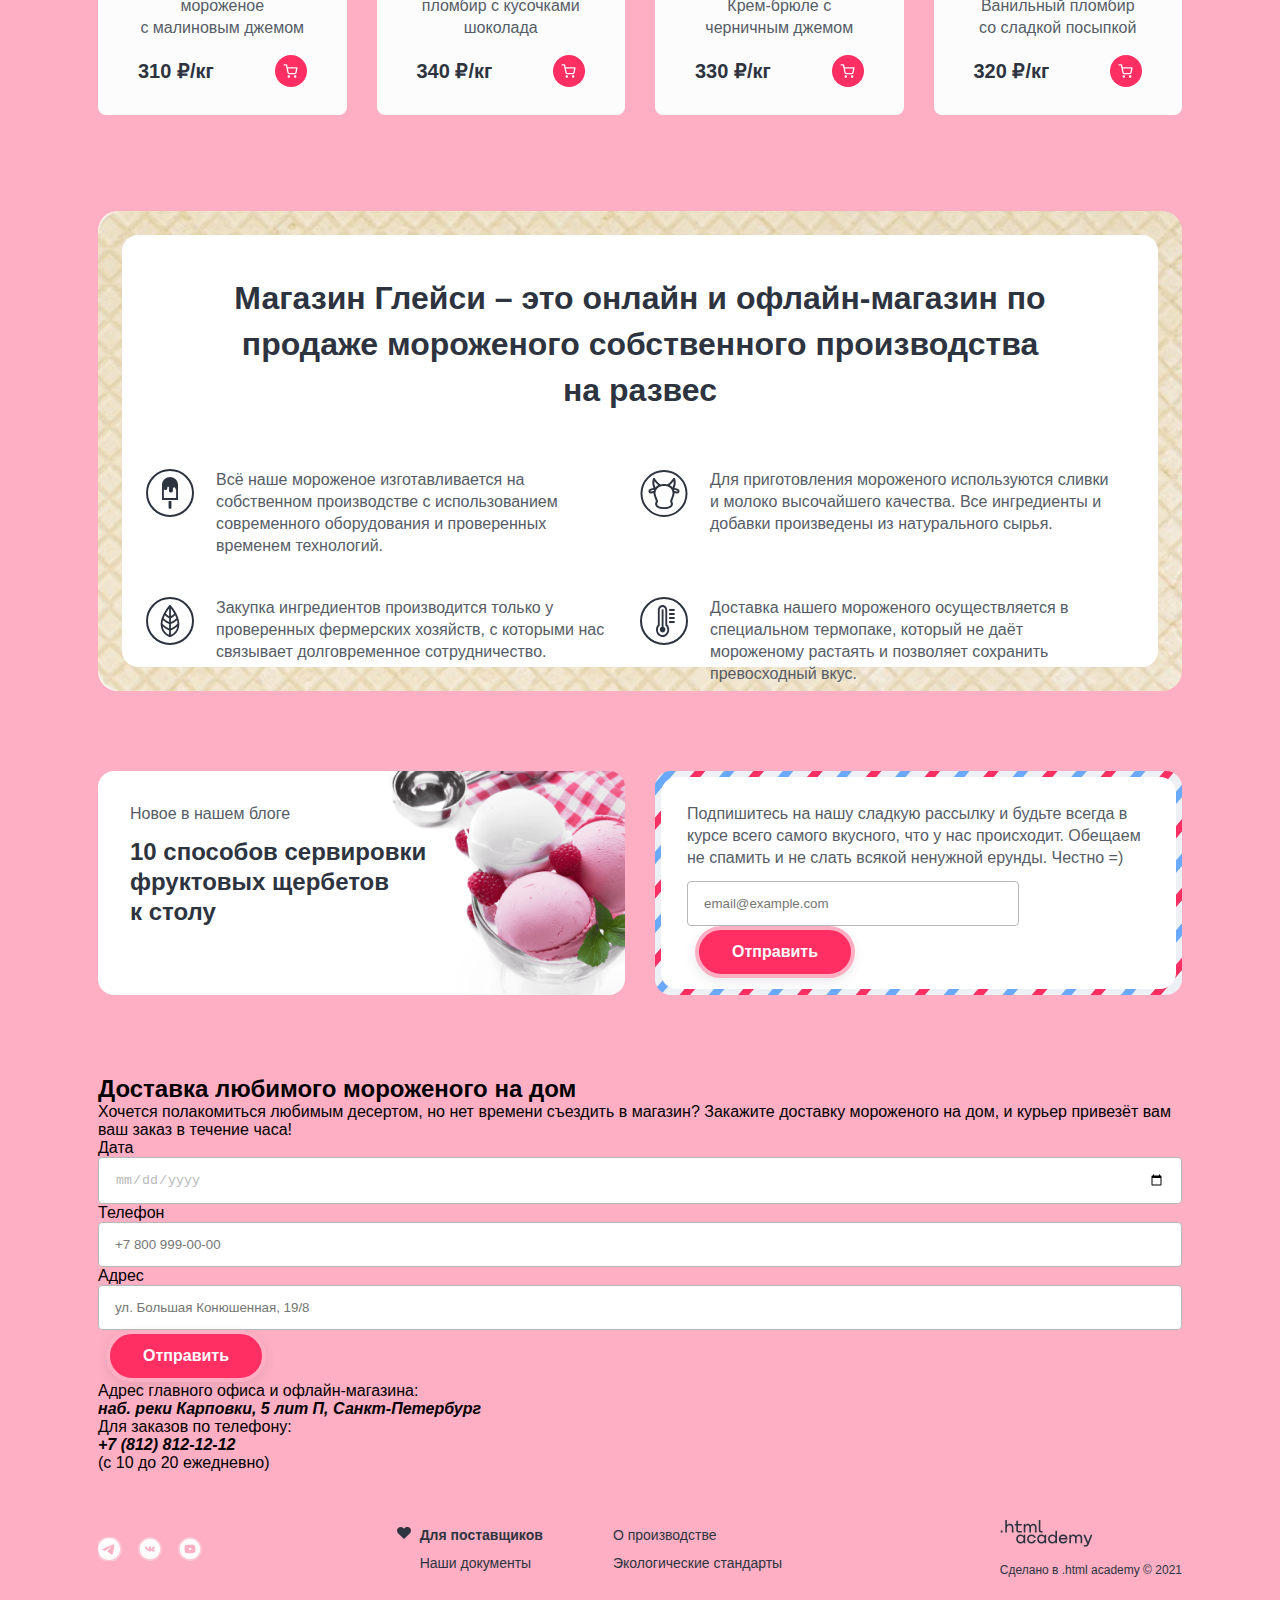
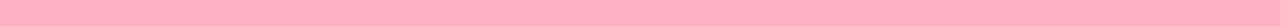
==== commit 898ddf46: "Merge pull request #3 from aenye-aaa/master" ====
--- a/index.html
+++ b/index.html
@@ -1,16 +1,15 @@
 <!DOCTYPE html>
 <html lang="ru">
-
   <head>
-    <meta charset="utf-8">
+    <meta charset="utf-8" />
     <title>HTML Academy: Глейси</title>
-    <link rel="stylesheet" href="style.css">
+    <link rel="stylesheet" href="style.css" />
   </head>
 
   <body class="body">
     <header class="main-header">
       <nav class="navigation">
-        <img class="navigation-main-logo" src="images/logo_gllacy.svg" alt="Логотип магазина Глэйси">
+        <img class="navigation-main-logo" src="images/logo_gllacy.svg" alt="Логотип магазина Глэйси" />
         <ul class="navigation-list">
           <li>
             <a class="navigation-link" href="#">Каталог</a>
@@ -32,80 +31,97 @@
             </a>
           </li>
           <li>
-            <a class="navigation-link" href="#">Вход</a>
-          </li>
-          <li>
-            <a class="navigation-link" href="#">Корзина</a>
+            <a class="navigation-link" href="#">
+              <img src="images/icon-enter.svg" alt="Иконка входа" />
+              Вход</a
+            >
+          </li>
+          <li>
+            <a class="navigation-link" href="#">
+              <img src="images/icon-cart.svg" alt="Иконка корзины" />
+              Корзина</a
+            >
           </li>
         </ul>
       </nav>
     </header>
     <main class="main-index">
       <section class="footer">
-        <ol class="footer-description-list">
+        <ul class="footer-description-list">
           <li class="footer-description-item">
             <h1 class="footer-description-item-header">Нежный пломбир с клубничным джемом</h1>
-            <p class="footer-description-item-paragraph">Натуральное мороженое из свежих сливок и молока с вкуснейшим клубничным джемом – это идеальный десерт для всей семьи. </p>
-            <a class="footer-description-item-button recieve-button" href="#">Заказать</a>
+            <p class="footer-description-item-paragraph">
+              Натуральное мороженое из свежих сливок и&nbsp;молока с вкуснейшим клубничным джемом – это&nbsp;идеальный
+              десерт для всей семьи.
+            </p>
+            <a class="footer-description-item-button recieve-button visually-hidden" href="#">Заказать</a>
           </li>
           <li class="footer-description-item">
-            <h1 class="footer-description-item-header">Сливочное мороженое со вкусом банана</h1>
-            <p class="footer-description-item-paragraph">Сливочное мороженое с ярким банановым вкусом подарит вам свежесть и наслаждение даже в самый жаркий летний день. </p>
-            <a class="footer-description-item-button recieve-button" href="#">Заказать</a>
+            <h1 class="footer-description-item-header visually-hidden">Сливочное мороженое со вкусом банана</h1>
+            <p class="footer-description-item-paragraph visually-hidden">
+              Сливочное мороженое с ярким банановым вкусом подарит вам свежесть и наслаждение даже в самый жаркий летний
+              день.
+            </p>
+            <a class="footer-description-item-button recieve-button visually-hidden" href="#">Заказать</a>
           </li>
           <li class="footer-description-item">
-            <h1 class="footer-description-item-header">Карамельный пломбир с маршмеллоу</h1>
-            <p class="footer-description-item-paragraph">Необычный сладкий десерт с карамельным топпингом и кусочками зефира завоюет сердца сладкоежек всех возрастов.</p>
-            <a class="footer-description-item-button recieve-button" href="#">Заказать</a>
-          </li>
-          </ol>
+            <h1 class="footer-description-item-header visually-hidden">Карамельный пломбир с маршмеллоу</h1>
+            <p class="footer-description-item-paragraph visually-hidden">
+              Необычный сладкий десерт с карамельным топпингом и кусочками зефира завоюет сердца сладкоежек всех
+              возрастов.
+            </p>
+            <a class="footer-description-item-button recieve-button visually-hidden" href="#">Заказать</a>
+          </li>
+        </ul>
         <button class="footer-button footer-prev" type="button">
           <span class="visually-hidden">Предыдущее крупное фото</span>
         </button>
         <button class="footer-button footer-next" type="button">
           <span class="visually-hidden">Следующее крупное фото</span>
         </button>
-        <ol class="footer-pagination">
+        <ul class="footer-pagination">
           <li class="footer-pagination-item">
-            <img src="images/footer_icecream1.png" alt="Нежный пломбир с клубничным джемом">
+            <img src="./images/slider_icecream1.png" alt="Нежный пломбир с клубничным джемом" />
           </li>
           <li class="footer-pagination-item">
-            <img src="images/footer_icecream2.png" alt="Сливочное мороженое со вкусом банана">
+            <img src="./images/slider_icecream2.png" alt="Сливочное мороженое со вкусом банана" />
           </li>
           <li class="footer-pagination-item">
-            <img src="images/footer_icecream3.png" alt="Карамельный пломбир с маршмеллоу">
-          </li>
-        </ol>
+            <img src="./images/slider_icecream3.png" alt="Карамельный пломбир с маршмеллоу" />
+          </li>
+        </ul>
         <ul class="footer-social-list">
-            <li class="footer-social-item">
-              <a class="social-button" href="images/social_telegram.svg">
-                <span class="visually-hidden">Телеграм</span>
-              </a>
-            </li>
-            <li class="footer-social-item">
-              <a class="social-button" href="images/social_vk.svg">
-                <span class="visually-hidden">ВКонтакте</span>
-              </a>
-            </li>
-            <li class="footer-social-item">
-              <a class="social-button" href="images/social_youtube.svg">
-                <span class="visually-hidden">Ютьюб</span>
-              </a>
-            </li>
-          </ul>
+          <li class="footer-social-item">
+            <a class="social-button" href="images/social_telegram.svg">
+              <span class="visually-hidden">Телеграм</span>
+            </a>
+          </li>
+          <li class="footer-social-item">
+            <a class="social-button" href="images/social_vk.svg">
+              <span class="visually-hidden">ВКонтакте</span>
+            </a>
+          </li>
+          <li class="footer-social-item">
+            <a class="social-button" href="images/social_youtube.svg">
+              <span class="visually-hidden">Ютьюб</span>
+            </a>
+          </li>
+        </ul>
       </section>
       <section class="promo">
-        <h2 class="promo-header">Заказывайте мороженое и получайте подарки!</h2>
-        <article class="promo-article-left">
+        <h2 class="promo-header">Заказывайте&nbsp;мороженое и получайте подарки!</h2>
+        <article class="promo-article">
           <h4 class="promo-article-header">Малинка даром!</h4>
-          <p class="promo-paragraph">При покупке 2 кг любого фруктового мороженого добавим в ваш заказ банку малинового
-            варенья бесплатно.</p>
+          <p class="promo-paragraph">
+            При покупке 2 кг любого фруктового мороженого добавим в ваш заказ банку&nbsp;малинового варенья бесплатно.
+          </p>
           <a class="promo-button recieve-button" href="#">Хочу подарок</a>
         </article>
-        <article class="promo-article-right">
+        <article class="promo-article">
           <h4 class="promo-article-header">Маршмеллоу даром!</h4>
-          <p class="promo-paragraph">При покупке 2 кг пломбира добавим в ваш заказ упаковку нежных зефирок совершенно
-            бесплатно.</p>
+          <p class="promo-paragraph">
+            При покупке 2 кг пломбира добавим в ваш заказ упаковку нежных зефирок совершенно бесплатно.
+          </p>
           <a class="promo-button recieve-button" href="#">Хочу подарок</a>
         </article>
       </section>
@@ -113,91 +129,120 @@
         <h2 class="popular-header">Попробуйте самые популярные вкусы нашего мороженого</h2>
         <ul class="popular-card">
           <li class="popular-card-item">
-            <img class="popular-item-image" src="images/catalog-malina.jpg" alt="Малиновый шарик">
+            <img class="popular-item-image" src="images/catalog-malina.jpg" alt="Малиновый шарик" />
             <h4 class="popular-item-header">Малинка</h4>
-            <p class="popular-item-paragraph">Сливочное мороженое с малиновым джемом</p>
-            <h4 class="popular-item-price">310 ₽/кг</h4>
+            <p class="popular-item-paragraph">Сливочное мороженое с&nbsp;малиновым джемом</p>
+            <div>
+              <h4 class="popular-item-price">310 &#8381;/кг</h4>
+              <button class="popular-item-button"></button>
+            </div>
           </li>
           <li class="popular-card-item">
-            <img class="popular-item-image" src="images/catalog-fistahska.jpg" alt="Фисташковый шарик">
+            <img class="popular-item-image" src="images/catalog-fistahska.jpg" alt="Фисташковый шарик" />
             <h4 class="popular-item-header">Фисташка</h4>
-            <p class="popular-item-paragraph">Фисташковый пломбир с кусочками шоколада</p>
-            <h4 class="popular-item-price">340 ₽/кг</h4>
+            <p class="popular-item-paragraph">Фисташковый пломбир с&nbsp;кусочками шоколада</p>
+            <div>
+              <h4 class="popular-item-price">340 &#8381;/кг</h4>
+              <button class="popular-item-button"></button>
+            </div>
           </li>
           <li class="popular-card-item">
-            <img class="popular-item-image" src="images/catalog-chernika.jpg" alt="Черничный шарик">
+            <img class="popular-item-image" src="images/catalog-chernika.jpg" alt="Черничный шарик" />
             <h4 class="popular-item-header">Черника</h4>
-            <p class="popular-item-paragraph">Крем-брюле с черничным джемом</p>
-            <h4 class="popular-item-price">330 ₽/кг</h4>
+            <p class="popular-item-paragraph">Крем-брюле с черничным&nbsp;джемом</p>
+            <div>
+              <h4 class="popular-item-price">330 &#8381;/кг</h4>
+              <button class="popular-item-button"></button>
+            </div>
           </li>
           <li class="popular-card-item">
-            <img class="popular-item-image" src="images/catalog-babl-gam.jpg" alt="Шарик Бабл-гам">
+            <img class="popular-item-image" src="images/catalog-babl-gam.jpg" alt="Шарик Бабл-гам" />
             <h4 class="popular-item-header">Бабл-гам</h4>
-            <p class="popular-item-paragraph">Ванильный пломбир со сладкой посыпкой</p>
-            <h4 class="popular-item-price">320 ₽/кг</h4>
+            <p class="popular-item-paragraph">Ванильный пломбир со&nbsp;сладкой&nbsp;посыпкой</p>
+            <div>
+              <h4 class="popular-item-price">320 &#8381;/кг</h4>
+              <button class="popular-item-button"></button>
+            </div>
           </li>
         </ul>
       </section>
       <section class="about">
-        <h2 class="about-header">Магазин Глейси – это онлайн и офлайн-магазин по продаже мороженого собственного
-          производства на развес</h2>
-        <ul class="about-card">
-          <li class="about-item">
-            <p class="about-item-paragraph">Всё наше мороженое изготавливается на собственном производстве с
-              использованием современного оборудования и проверенных временем технологий.</p>
-          </li>
-          <li class="about-item">
-            <p class="about-item-paragraph">Для приготовления мороженого используются сливки и молоко высочайшего
-              качества. Все ингредиенты и добавки произведены из натурального сырья.</p>
-          </li>
-          <li class="about-item">
-            <p class="about-item-paragraph">Закупка ингредиентов производится только у проверенных фермерских хозяйств,
-              с которыми нас связывает долговременное сотрудничество.</p>
-          </li>
-          <li class="about-item">
-            <p class="about-item-paragraph">Доставка нашего мороженого осуществляется в специальном термопаке, который
-              не даёт мороженому растаять и позволяет сохранить превосходный вкус.</p>
-          </li>
-        </ul>
+        <div class="about-background">
+          <h2 class="about-header">
+            Магазин Глейси – это онлайн и офлайн-магазин по продаже мороженого собственного производства на&nbsp;развес
+          </h2>
+          <ul class="about-card">
+            <li class="about-item">
+              <p class="about-item-paragraph">
+                Всё наше мороженое изготавливается на собственном производстве с использованием современного
+                оборудования и проверенных временем технологий.
+              </p>
+            </li>
+            <li class="about-item">
+              <p class="about-item-paragraph">
+                Для приготовления мороженого используются сливки и молоко высочайшего качества. Все ингредиенты и
+                добавки произведены из натурального сырья.
+              </p>
+            </li>
+            <li class="about-item">
+              <p class="about-item-paragraph">
+                Закупка ингредиентов производится только у проверенных фермерских хозяйств, с которыми нас связывает
+                долговременное сотрудничество.
+              </p>
+            </li>
+            <li class="about-item">
+              <p class="about-item-paragraph">
+                Доставка нашего мороженого осуществляется в специальном термопаке, который не даёт мороженому растаять и
+                позволяет сохранить превосходный вкус.
+              </p>
+            </li>
+          </ul>
+        </div>
       </section>
       <section class="blog">
         <article class="blog-item">
           <p class="blog-paragraph">Новое в нашем блоге</p>
-          <h3 class="blog-header">10 способов сервировки фруктовых щербетов к столу</h3>
+          <h3 class="blog-header">10 способов сервировки фруктовых щербетов к&nbsp;столу</h3>
         </article>
         <article class="blog-sub">
-          <p class="blog-paragraph">Подпишитесь на нашу сладкую рассылку и будьте всегда в курсе всего самого вкусного,
-            что у нас происходит. Обещаем не спамить и не слать всякой ненужной ерунды. Честно</p>
-          <form class="sub-form" action="https://echo.htmlacademy.ru/" method="post">
-            <input type="email" name="email" placeholder="email@example.com">
-          </form>
+          <div class="blog-background">
+            <p class="blog-paragraph">
+              Подпишитесь на нашу сладкую рассылку и будьте всегда в курсе всего самого вкусного, что у нас происходит.
+              Обещаем не спамить и не слать всякой ненужной ерунды. Честно =)
+            </p>
+            <form class="sub-form" action="https://echo.htmlacademy.ru/" method="post">
+              <input type="email" name="email" placeholder="email@example.com" />
+            </form>
+            <button class="sub-button send-button" type="submit">Отправить</button>
+          </div>
         </article>
       </section>
 
       <section class="delivery">
         <div class="delivery-description">
           <h2 class="delivery-header">Доставка любимого мороженого на дом</h2>
-          <p class="delivery-paragraph">Хочется полакомиться любимым десертом, но нет времени съездить в магазин?
-            Закажите доставку мороженого на дом, и курьер привезёт вам ваш заказ в течение часа!</p>
+          <p class="delivery-paragraph">
+            Хочется полакомиться любимым десертом, но нет времени съездить в магазин? Закажите доставку мороженого на
+            дом, и курьер привезёт вам ваш заказ в течение часа!
+          </p>
         </div>
         <form class="sub-form" action="https://echo.htmlacademy.ru/" method="post">
           <p class="delivery-form-date">
-            <label for="delivery-date">
-              Дата
-            </label>
-            <input type="date" id="delivery-date" name="delivery-date" placeholder="01.04.2020">
+            <label for="delivery-date"> Дата </label>
+            <input type="date" id="delivery-date" name="delivery-date" placeholder="01.04.2020" />
           </p>
           <p class="delivery-form-phone">
-            <label for="delivery-phone">
-              Телефон
-            </label>
-            <input type="tel" id="delivery-phone" name="delivery-phone" placeholder="+7 800 999-00-00">
+            <label for="delivery-phone"> Телефон </label>
+            <input type="tel" id="delivery-phone" name="delivery-phone" placeholder="+7 800 999-00-00" />
           </p>
           <p class="delivery-form-address">
-            <label for="delivery-address">
-              Адрес
-            </label>
-            <input type="text" id="delivery-address" name="delivery-address" placeholder="ул. Большая Конюшенная, 19/8">
+            <label for="delivery-address"> Адрес </label>
+            <input
+              type="text"
+              id="delivery-address"
+              name="delivery-address"
+              placeholder="ул. Большая Конюшенная, 19/8"
+            />
           </p>
           <button class="sub-button send-button" type="submit">Отправить</button>
         </form>
@@ -251,7 +296,7 @@
         </ul>
       </section>
       <section class="about-academy">
-        <img class="about-academy-logo" src="images/logo_htmlacademy.svg" alt="Логотип HTML-академии">
+        <img class="about-academy-logo" src="images/logo_htmlacademy.svg" alt="Логотип HTML-академии" />
         <p class="about-academy-paragraph">Сделано в .html academy © 2021</p>
       </section>
     </footer>
--- a/style.css
+++ b/style.css
@@ -16,16 +16,554 @@
   font-weight: 900;
   font-style: normal;
 }
-/* .visually-hidden
-{
-  display:none;
-} */
-.navigation
-{
-  font-family: 'Inter';
+.visually-hidden {
+  display: none;
+}
+body {
+  font-family: "Inter", sans-serif;
+  background: #feafc3;
+  padding: 0 98px;
+  margin: 0 auto;
+  max-width: 1366px;
+}
+ul {
+  list-style: none;
+}
+p,
+h1,
+h2,
+h3,
+h4 {
+  margin: 0;
+}
+.navigation {
   font-style: normal;
   font-weight: 400;
   font-size: 16px;
   line-height: 20px;
-  color: #2D3440;
-}
+  color: #2d3440;
+}
+.main-header {
+  padding: 24px 0;
+}
+
+.navigation {
+  display: grid;
+  grid-template-columns: min-content 1fr 1fr;
+}
+.navigation-main-logo {
+  width: 137px;
+  height: 55.72px;
+}
+.navigation-link {
+  text-decoration: none;
+  color: #2d3440;
+}
+.navigation-link:visited {
+  text-decoration: none;
+}
+.navigation-list {
+  display: flex;
+  align-items: center;
+  padding: 0;
+  /* list-style: none; */
+  margin-left: 16px;
+  font-size: 16px;
+}
+.navigation-list .navigation-link {
+  padding: 8px 16px;
+}
+.navigation-list li:nth-of-type(1) {
+  background-image: url("./images/arrow-down.svg");
+  background-repeat: no-repeat;
+  background-position: right center;
+  background-size: 10.67px 6px;
+}
+.navigation-user {
+  padding: 0;
+  /* list-style: none; */
+  display: flex;
+  align-self: flex-end;
+  align-items: center;
+  justify-content: flex-end;
+  gap: 16px;
+}
+.navigation-user li a {
+  text-decoration: none;
+  color: #2d3440;
+}
+.navigation-user li {
+  background: rgba(252, 252, 252, 0.3);
+  height: 32px;
+  border-radius: 30px;
+  line-height: 20px;
+  display: flex;
+  align-items: center;
+  justify-content: center;
+}
+.navigation-user li:nth-child(2) a {
+  background-image: url("./images/icon-search.svg");
+  background-repeat: no-repeat;
+  background-position: center center;
+  background-size: 16px;
+}
+.navigation-user .navigation-link {
+  padding: 8px 17px;
+}
+.navigation-user li:nth-child(2) {
+  width: 32px;
+  border-radius: 27px;
+}
+.navigation-user li:nth-child(3) a,
+.navigation-user li:nth-child(4) a {
+  width: 100%;
+  display: flex;
+  justify-content: center;
+  align-content: center;
+  gap: 6px;
+}
+.navigation-user .navigation-item {
+  background: none;
+}
+.navigation-phone {
+  font-weight: 700;
+  font-size: 16px;
+}
+
+.page-footer {
+  display: flex;
+  justify-content: space-between;
+  align-items: center;
+  padding: 48px 0;
+  gap: 20px;
+  color: #2d3440;
+}
+.footer-social-list {
+  display: flex;
+  gap: 16px;
+  /* list-style: none; */
+  padding: 0;
+  margin: 0;
+}
+.footer-social-item {
+  width: 24px;
+  height: 24px;
+}
+.social-button {
+  width: 100%;
+  height: 100%;
+  display: flex;
+}
+.footer-social-item:nth-of-type(1) {
+  background-image: url("./images/social_telegram.svg");
+  background-repeat: no-repeat;
+  background-position: center center;
+  background-size: 100%;
+}
+.footer-social-item:nth-child(2) {
+  background-image: url("./images/social_vk.svg");
+  background-repeat: no-repeat;
+  background-position: center center;
+  background-size: 100%;
+}
+.footer-social-item:nth-child(3) {
+  background-image: url("./images/social_youtube.svg");
+  background-repeat: no-repeat;
+  background-position: center center;
+  background-size: 100%;
+}
+.footer-adds .footer-adds-list {
+  display: grid;
+  grid-template-columns: repeat(2, 1fr);
+  column-gap: 24px;
+  row-gap: 8px;
+  padding: 0;
+  margin: 0;
+  position: relative;
+}
+.footer-adds-item-paragraph {
+  margin: 0;
+  font-weight: 400;
+  font-size: 14px;
+  line-height: 20px;
+}
+.like-item .footer-adds-item-paragraph {
+  font-weight: 700;
+}
+.like-item::before {
+  content: "";
+  position: absolute;
+  left: -24px;
+  width: 16px;
+  height: 16px;
+  background-image: url("./images/icon-heart.svg");
+  background-size: 16px;
+  background-position: center center;
+  background-repeat: no-repeat;
+}
+.about-academy {
+  display: flex;
+  flex-direction: column;
+  gap: 15px;
+}
+.about-academy-paragraph {
+  font-weight: 400;
+  font-size: 12px;
+  line-height: 16px;
+  margin: 0;
+}
+.about-academy-logo {
+  width: 93px;
+  height: 26.71px;
+}
+
+.blog {
+  display: grid;
+  grid-template-columns: 1fr 1fr;
+  grid-template-rows: 224px;
+  gap: 30px;
+  margin-bottom: 80px;
+  color: #565c66;
+}
+.blog-item {
+  padding: 32px;
+  box-sizing: border-box;
+  border-radius: 16px;
+  background-color: #ffffff;
+  background-image: url("./images/background-sorbet.png");
+  background-position: 80px center;
+  background-repeat: no-repeat;
+  background-size: cover;
+}
+.blog-paragraph {
+  font-weight: 400;
+  font-size: 16px;
+  line-height: 20px;
+  margin-bottom: 12.22px;
+}
+.blog-paragraph:nth-last-of-type(1) {
+  line-height: 22px;
+  color: #565c66;
+}
+.blog-header {
+  color: #2d3440;
+  font-weight: 700;
+  font-size: 24px;
+  line-height: 30px;
+  max-width: 303px;
+  margin: 0;
+}
+.blog-sub {
+  background-image: url("./images/background-form.jpg");
+  background-position: center center;
+  background-repeat: no-repeat;
+  background-size: cover;
+  border-radius: 16px;
+  padding: 6px;
+}
+.blog-background {
+  background-color: #ffffff;
+  border-radius: 16px;
+  padding: 26px;
+  box-sizing: border-box;
+  height: 100%;
+  display: flex;
+  flex-wrap: wrap;
+  align-items: center;
+}
+.sub-form input {
+  padding: 14px 16px;
+  color: #b9b9b9;
+  background-color: #ffffff;
+  border: 1px solid #b9b9b9;
+  border-radius: 4px;
+  box-sizing: border-box;
+  min-width: 332px;
+  width: 100%;
+  margin: 0;
+}
+.sub-button {
+  width: 160px;
+  height: 52px;
+  text-align: center;
+  background: #ff2f64;
+  border: 4px solid #feafc3;
+  box-shadow: 0 4px 12px rgba(45, 52, 64, 0.1);
+  border-radius: 26px;
+  color: #fcfcfc;
+  font-weight: 700;
+  font-size: 16px;
+  box-sizing: border-box;
+  line-height: 20px;
+  padding: 0;
+  margin-left: 8px;
+}
+.about {
+  margin-bottom: 80px;
+  border-radius: 20px;
+  background-image: url("./images/background-about.jpg");
+  background-repeat: no-repeat;
+  background-size: cover;
+  height: 480px;
+  padding: 24px;
+  box-sizing: border-box;
+}
+.about-background {
+  background-color: #ffffff;
+  border-radius: 16px;
+  padding: 40px;
+  box-sizing: border-box;
+  height: 100%;
+}
+.about-header {
+  font-weight: 900;
+  font-size: 32px;
+  line-height: 46px;
+  color: #2d3440;
+  text-align: center;
+  margin: 0 0 56px 0;
+}
+.about-card {
+  display: grid;
+  grid-template-columns: repeat(2, 1fr);
+  justify-content: space-between;
+  margin: 0;
+  padding: 0;
+  list-style: none;
+  row-gap: 40px;
+  column-gap: 32px;
+}
+.about-item {
+  position: relative;
+  padding-left: 54px;
+}
+.about-item-paragraph {
+  font-weight: 400;
+  font-size: 16px;
+  line-height: 22px;
+  color: #565c66;
+}
+.about-item:nth-of-type(n)::before {
+  content: "";
+  background-position: center center;
+  background-repeat: no-repeat;
+  background-size: contain;
+  position: absolute;
+  left: -16px;
+  width: 48px;
+  height: 48px;
+}
+.about-item:nth-of-type(1)::before {
+  background-image: url("./images/icon-ice-cream.svg");
+}
+.about-item:nth-of-type(2)::before {
+  background-image: url("./images/icon-cow.svg");
+}
+.about-item:nth-of-type(3)::before {
+  background-image: url("./images/icon-list.svg");
+}
+.about-item:nth-of-type(4)::before {
+  background-image: url("./images/icon-temperature.svg");
+}
+
+.popular {
+  min-height: 480px;
+  display: flex;
+  flex-direction: column;
+  align-items: center;
+  color: #2d3440;
+  gap: 56px;
+  margin-bottom: 80px;
+  list-style: none;
+}
+.popular-header {
+  font-weight: 900;
+  font-size: 32px;
+  line-height: 46px;
+  text-align: center;
+  max-width: 600px;
+}
+.popular-card {
+  display: grid;
+  grid-template-columns: repeat(4, 1fr);
+  gap: 30px;
+  list-style: none;
+  padding: 0;
+}
+.popular-card-item {
+  background: #fcfcfc;
+  border-radius: 8px;
+  position: relative;
+  display: flex;
+  /* flex-direction: column; */
+  flex-wrap: wrap;
+  justify-content: center;
+  align-items: flex-end;
+  align-content: flex-end;
+  min-height: 281px;
+  padding: 0 40px 28px;
+}
+.popular-item-image {
+  filter: drop-shadow(0 4px 12px rgba(45, 52, 64, 0.1));
+  border-radius: 50%;
+  position: absolute;
+  top: -51px;
+}
+.popular-item-header {
+  font-weight: 700;
+  font-size: 20px;
+  line-height: 24px;
+  margin-bottom: 8px;
+}
+.popular-item-paragraph {
+  font-weight: 400;
+  font-size: 16px;
+  line-height: 22px;
+  color: #565c66;
+  text-align: center;
+  margin-bottom: 16px;
+}
+.popular-card-item div {
+  display: flex;
+  justify-content: space-between;
+  width: 100%;
+  align-items: center;
+}
+.popular-item-price {
+  font-weight: 700;
+  font-size: 20px;
+  line-height: 24px;
+  margin: 0;
+}
+.popular-item-button {
+  background-image: url("./images/icon-cart-white.svg");
+  background-position: center center;
+  background-repeat: no-repeat;
+  background-size: 16px;
+  background-color: #ff2f64;
+  border-radius: 26px;
+  width: 32px;
+  height: 32px;
+  border: 0;
+}
+
+/* header */
+.footer {
+  min-height: 554px;
+  position: relative;
+  display: flex;
+  margin-bottom: 80px;
+}
+.footer .footer-social-list {
+  position: absolute;
+  right: 0;
+  bottom: 0;
+}
+.footer-pagination {
+  display: flex;
+  justify-content: flex-end;
+  align-items: center;
+}
+.footer-pagination-item {
+  background-color: rgb(255, 204, 217);
+  background-size: 312px 312px;
+  background-repeat: no-repeat;
+  background-position: center center;
+  border-radius: 50%;
+  position: relative;
+}
+.footer-pagination-item:nth-of-type(1) {
+  width: 312px;
+  height: 312px;
+}
+.footer-pagination-item:nth-of-type(1) img {
+  width: 312px;
+  height: 507px;
+}
+.footer-pagination-item:nth-of-type(2),
+.footer-pagination-item:nth-of-type(3) {
+  width: 150px;
+  height: 150px;
+}
+.footer-pagination-item img {
+  object-fit: contain;
+  height: 100%;
+  position: absolute;
+  top: 100% / 2;
+}
+.footer-description-list {
+}
+.footer-description-item {
+  max-width: 470px;
+}
+.footer-description-item-header {
+  font-weight: 900;
+  font-size: 36px;
+  line-height: 46px;
+  margin-bottom: 24px;
+  color: #2d3440;
+}
+.footer-description-item-paragraph {
+  font-weight: 400;
+  font-size: 18px;
+  line-height: 24px;
+  color: #2d3440;
+  max-width: 429px;
+}
+.footer-button {
+  position: absolute;
+}
+.promo {
+  min-height: 416px;
+  display: grid;
+  grid-template-columns: 1fr 1fr;
+  grid-template-rows: 1fr 268px;
+  align-items: center;
+  color: #2d3440;
+  row-gap: 56px;
+  column-gap: 30px;
+  margin-bottom: 80px;
+}
+.promo-header {
+  font-weight: 900;
+  font-size: 32px;
+  line-height: 46px;
+  text-align: center;
+  max-width: 450px;
+  justify-self: center;
+  grid-column: 1 / 3;
+  margin: 0;
+}
+.promo-article {
+  background-color: #ff7799;
+  border-radius: 16px;
+  height: 100%;
+  padding: 36px;
+  display: flex;
+  flex-direction: column;
+  gap: 28px;
+  grid-row: 2 / 3;
+  box-sizing: border-box;
+}
+.promo-article {
+  background-repeat: no-repeat;
+  background-position: center right;
+}
+.promo-article:nth-of-type(1) {
+  background-image: url("./images/background-raspberries.svg");
+}
+.promo-article:nth-of-type(2) {
+  background-image: url("./images/background-marshmallow.svg");
+}
+
+.promo-article-header {
+  font-weight: 700;
+  font-size: 24px;
+  line-height: 30px;
+}
+.promo-paragraph {
+  font-weight: 400;
+  font-size: 16px;
+  line-height: 22px;
+  max-width: 304px;
+}
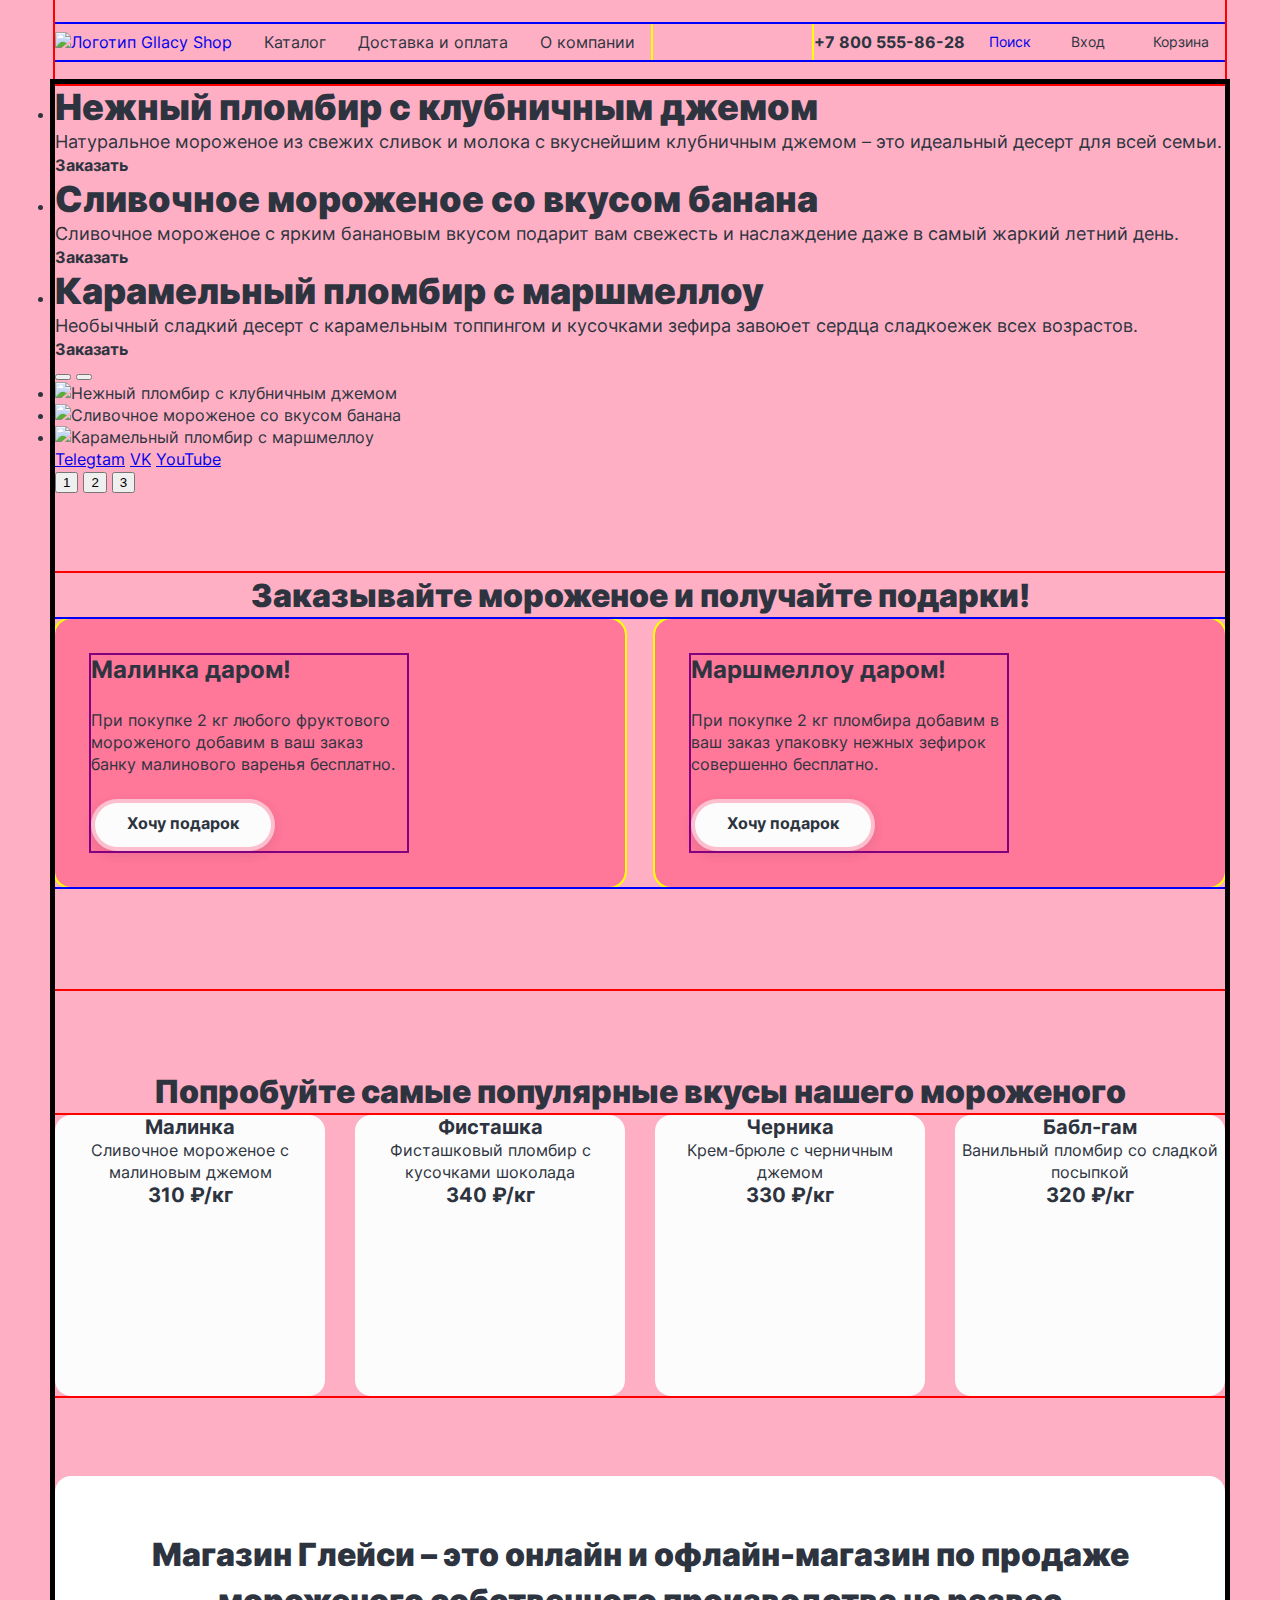
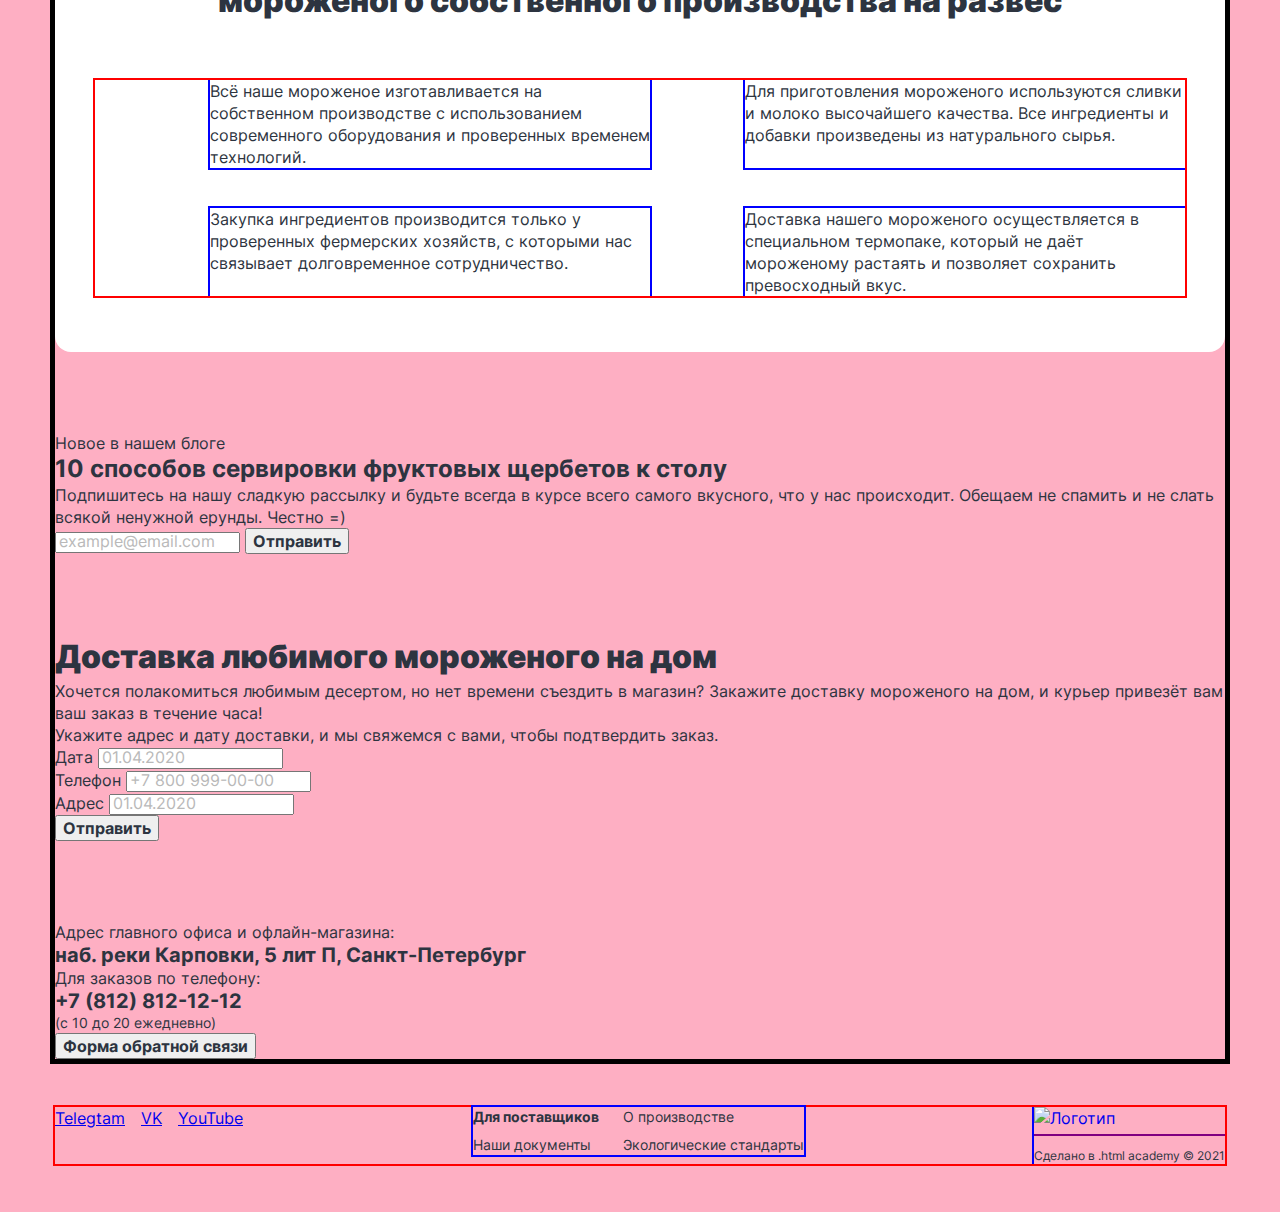
==== commit 5628ed55: "Стилизация" ====
--- a/index.html
+++ b/index.html
@@ -1,304 +1,269 @@
 <!DOCTYPE html>
 <html lang="ru">
-  <head>
-    <meta charset="utf-8" />
-    <title>HTML Academy: Глейси</title>
-    <link rel="stylesheet" href="style.css" />
-  </head>
-
-  <body class="body">
-    <header class="main-header">
-      <nav class="navigation">
-        <img class="navigation-main-logo" src="images/logo_gllacy.svg" alt="Логотип магазина Глэйси" />
-        <ul class="navigation-list">
-          <li>
-            <a class="navigation-link" href="#">Каталог</a>
-          </li>
-          <li>
-            <a class="navigation-link" href="shipping.html">Доставка и оплата</a>
-          </li>
-          <li>
-            <a class="navigation-link" href="about.html">О компании</a>
+
+<head>
+  <meta charset="UTF-8">
+  <title>HTML Academy: Gllacy Shop</title>
+  <link rel="stylesheet" href="style.css">
+</head>
+
+<body>
+
+  <header class="page-header">
+    <nav class="navigation">
+        <div class="navigation-menu">
+          <a class="navigation-logo" href="index.html">
+          <img class="navigation-link-logo" src="images/svg/logo-gllacy.svg" width="137" height="56"
+            alt="Логотип Gllacy Shop">
+        </a>
+          <a class="navigation-link" href="catalog.html" aria-label="Каталог">Каталог</a>
+          <a class="navigation-link" href="#" aria-label="Доставка и оплата">Доставка и оплата</a>
+          <a class="navigation-link" href="#" aria-label="О компании">О компании</a>
+        </div>
+        <div class="navigation-user">
+          <a class="navigation-phone" href="tel:+78005558628">+7 800 555-86-28</a>
+          <a class="navigation-search" href="#" aria-label="Поиск">Поиск</a>
+          <a class="navigation-button" href="#" aria-label="Вход">Вход</a>
+          <a class="navigation-button" href="#" aria-label="Корзина">Корзина</a>
+        </div>
+    </nav>
+  </header>
+
+  <main class="main-index">
+    <h1 class="visually-hidden">HTML Academy: Gllacy Shop</h1>
+
+      <section class="slider">
+        <h2 class="visually-hidden">
+          Готовые рожки на выбор!
+        </h2>
+        <ul class="slider-decription">
+          <li class="slider-decription-item">
+            <h2 class="slider-header">Нежный пломбир с клубничным джемом</h2>
+            <p class="slider-text">Натуральное мороженое из свежих сливок и молока с вкуснейшим клубничным джемом – это
+              идеальный десерт для всей семьи.</p>
+            <a class="button slider-button-order">Заказать</a>
+          </li>
+          <li class="slider-decription-item">
+            <h2 class="slider-header">Сливочное мороженое со вкусом банана</h2>
+            <p class="slider-text">Сливочное мороженое с ярким банановым вкусом подарит вам свежесть и наслаждение даже
+              в
+              самый жаркий летний день.</p>
+            <a class="button slider-button-order">Заказать</a>
+          </li>
+          <li class="slider-decription-item">
+            <h2 class="slider-header">Карамельный пломбир с маршмеллоу</h2>
+            <p class="slider-text">Необычный сладкий десерт с карамельным топпингом и кусочками зефира завоюет сердца
+              сладкоежек всех возрастов.</p>
+            <a class="button slider-button-order">Заказать</a>
           </li>
         </ul>
-        <ul class="navigation-user">
-          <li class="navigation-item">
-            <a class="navigation-phone" href="tel:+78005558628">+7 800 555-86-28</a>
-          </li>
-          <li>
-            <a class="navigation-link" href="#">
-              <span class="visually-hidden">Поиск</span>
-            </a>
-          </li>
-          <li>
-            <a class="navigation-link" href="#">
-              <img src="images/icon-enter.svg" alt="Иконка входа" />
-              Вход</a
-            >
-          </li>
-          <li>
-            <a class="navigation-link" href="#">
-              <img src="images/icon-cart.svg" alt="Иконка корзины" />
-              Корзина</a
-            >
+        <button class="slider-button slider-prev" type="button">
+          <span class="visually-hidden">Предыдущее фото</span>
+        </button>
+        <button class="slider-button slider-next" type="button">
+          <span class="visually-hidden">Следующее фото</span>
+        </button>
+        <ul class="slider-photo-list">
+          <li class="slider-photo-item">
+            <img class="slider-photo" src="images/png/slider-icecream1.png" width="350" height="507"
+              alt="Нежный пломбир с клубничным джемом">
+          </li>
+          <li class="slider-photo-item">
+            <img class="slider-photo" src="images/png/slider-icecream2.png" width="350" height="507"
+              alt="Сливочное мороженое со вкусом банана">
+          </li>
+          <li class="slider-photo-item">
+            <img class="slider-photo" src="images/png/slider-icecream3.png" width="350" height="507"
+              alt="Карамельный пломбир с маршмеллоу">
           </li>
         </ul>
-      </nav>
-    </header>
-    <main class="main-index">
-      <section class="footer">
-        <ul class="footer-description-list">
-          <li class="footer-description-item">
-            <h1 class="footer-description-item-header">Нежный пломбир с клубничным джемом</h1>
-            <p class="footer-description-item-paragraph">
-              Натуральное мороженое из свежих сливок и&nbsp;молока с вкуснейшим клубничным джемом – это&nbsp;идеальный
-              десерт для всей семьи.
-            </p>
-            <a class="footer-description-item-button recieve-button visually-hidden" href="#">Заказать</a>
-          </li>
-          <li class="footer-description-item">
-            <h1 class="footer-description-item-header visually-hidden">Сливочное мороженое со вкусом банана</h1>
-            <p class="footer-description-item-paragraph visually-hidden">
-              Сливочное мороженое с ярким банановым вкусом подарит вам свежесть и наслаждение даже в самый жаркий летний
-              день.
-            </p>
-            <a class="footer-description-item-button recieve-button visually-hidden" href="#">Заказать</a>
-          </li>
-          <li class="footer-description-item">
-            <h1 class="footer-description-item-header visually-hidden">Карамельный пломбир с маршмеллоу</h1>
-            <p class="footer-description-item-paragraph visually-hidden">
-              Необычный сладкий десерт с карамельным топпингом и кусочками зефира завоюет сердца сладкоежек всех
-              возрастов.
-            </p>
-            <a class="footer-description-item-button recieve-button visually-hidden" href="#">Заказать</a>
+        <div class="slider-social">
+          <a class="social-item-link" href="https://t.me/htmlacademy" aria-label="Telegram">Telegtam</a>
+          <a class="social-item-link" href="https://vk.com/htmlacademy" aria-label="VK">VK</a>
+          <a class="social-item-link" href="https://youtube.com/htmlacademyru" aria-label="YouTube">YouTube</a>
+        </div>
+        <div class="slider-dots">
+          <button class="slider-dots-button slider-dots-button-current" aria-label="Первый слайд"
+            type="button">1</button>
+          <button class="slider-dots-button" aria-label="Второй слайд" type="button">2</button>
+          <button class="slider-dots-button" aria-label="Третий слайд" type="button">3</button>
+        </div>
+      </section>
+
+      <section class="promo">
+        <h3 class="promo-header">
+          Заказывайте мороженое и получайте подарки!
+        </h3>
+        <div class="promo-field">
+        <article class="promo-card">
+          <div class="promo-card-description">
+          <h4 class="promo-card-header">Малинка даром!</h4>
+          <p class="promo-card-text">При покупке 2 кг любого фруктового мороженого добавим в ваш заказ банку малинового
+            варенья бесплатно.</p>
+          <a class="button promo-card-button" href="catalog.html">Хочу подарок</a>
+        </div>
+        </article>
+        <article class="promo-card">
+          <div class="promo-card-description">
+          <h4 class="promo-card-header">Маршмеллоу даром!</h4>
+          <p class="promo-card-text">При покупке 2 кг пломбира добавим в ваш заказ упаковку нежных зефирок совершенно
+            бесплатно.</p>
+          <a class="button promo-card-button" href="catalog.html">Хочу подарок</a>
+        </div>
+        </article>
+      </div>
+      </section>
+
+      <section class="popular">
+        <h3 class="popular-header">
+          Попробуйте самые популярные вкусы нашего мороженого
+        </h3>
+        <div class="popular-list">
+          <article class="popular-card">
+            <h5 class="popular-card-header">Малинка</h5>
+            <p class="popular-card-text">Сливочное мороженое с малиновым джемом</p>
+            <b class="popular-card-price">310 ₽/кг</b>
+            <a class="popular-card-button" href="#">
+              <b class="visually-hidden">Добавить в корзину</b>
+            </a>
+          </article>
+          <article class="popular-card">
+            <h5 class="popular-card-header">Фисташка</h5>
+            <p class="popular-card-text">Фисташковый пломбир с кусочками шоколада</p>
+            <b class="popular-card-price">340 ₽/кг</b>
+            <a class="popular-card-button" href="#">
+              <b class="visually-hidden">Добавить в корзину</b>
+            </a>
+          </article>
+          <article class="popular-card">
+            <h5 class="popular-card-header">Черника</h5>
+            <p class="popular-card-text">Крем-брюле с черничным джемом</p>
+            <b class="popular-card-price">330 ₽/кг</b>
+            <a class="popular-card-button" href="#">
+              <b class="visually-hidden">Добавить в корзину</b>
+            </a>
+          </article>
+          <article class="popular-card">
+            <h5 class="popular-card-header">Бабл-гам</h5>
+            <p class="popular-card-text">Ванильный пломбир со сладкой посыпкой</p>
+            <b class="popular-card-price">320 ₽/кг</b>
+            <a class="popular-card-button" href="#">
+              <b class="visually-hidden">Добавить в корзину</b>
+            </a>
+          </article>
+        </div>
+      </section>
+
+      <section class="about">
+        <h3 class="about-header">
+          Магазин Глейси – это онлайн и офлайн-магазин по продаже мороженого собственного производства на развес
+        </h3>
+        <ul class="about-list">
+          <li class="about-item">
+            Всё наше мороженое изготавливается на собственном производстве с использованием
+            современного оборудования и проверенных временем технологий.
+          </li>
+          <li class="about-item">
+            Для приготовления мороженого используются сливки и молоко высочайшего качества. Все
+            ингредиенты
+            и добавки произведены из натурального сырья.
+          </li>
+          <li class="about-item">
+            Закупка ингредиентов производится только
+            у проверенных фермерских хозяйств, с которыми
+            нас связывает долговременное сотрудничество.
+          </li>
+          <li class="about-item">
+            Доставка нашего мороженого осуществляется в специальном термопаке, который не даёт
+            мороженому растаять и позволяет сохранить превосходный вкус.
           </li>
         </ul>
-        <button class="footer-button footer-prev" type="button">
-          <span class="visually-hidden">Предыдущее крупное фото</span>
-        </button>
-        <button class="footer-button footer-next" type="button">
-          <span class="visually-hidden">Следующее крупное фото</span>
-        </button>
-        <ul class="footer-pagination">
-          <li class="footer-pagination-item">
-            <img src="./images/slider_icecream1.png" alt="Нежный пломбир с клубничным джемом" />
-          </li>
-          <li class="footer-pagination-item">
-            <img src="./images/slider_icecream2.png" alt="Сливочное мороженое со вкусом банана" />
-          </li>
-          <li class="footer-pagination-item">
-            <img src="./images/slider_icecream3.png" alt="Карамельный пломбир с маршмеллоу" />
-          </li>
-        </ul>
-        <ul class="footer-social-list">
-          <li class="footer-social-item">
-            <a class="social-button" href="images/social_telegram.svg">
-              <span class="visually-hidden">Телеграм</span>
-            </a>
-          </li>
-          <li class="footer-social-item">
-            <a class="social-button" href="images/social_vk.svg">
-              <span class="visually-hidden">ВКонтакте</span>
-            </a>
-          </li>
-          <li class="footer-social-item">
-            <a class="social-button" href="images/social_youtube.svg">
-              <span class="visually-hidden">Ютьюб</span>
-            </a>
-          </li>
-        </ul>
-      </section>
-      <section class="promo">
-        <h2 class="promo-header">Заказывайте&nbsp;мороженое и получайте подарки!</h2>
-        <article class="promo-article">
-          <h4 class="promo-article-header">Малинка даром!</h4>
-          <p class="promo-paragraph">
-            При покупке 2 кг любого фруктового мороженого добавим в ваш заказ банку&nbsp;малинового варенья бесплатно.
-          </p>
-          <a class="promo-button recieve-button" href="#">Хочу подарок</a>
+      </section>
+
+      <section class="blog">
+        <h3 class="visually-hidden">
+          Наш уютный блог
+        </h3>
+        <article class="blog-news">
+          <p class="blog-news-text">Новое в нашем блоге</p>
+          <h4 class="blog-header">10 способов сервировки фруктовых щербетов
+            к столу</h4>
         </article>
-        <article class="promo-article">
-          <h4 class="promo-article-header">Маршмеллоу даром!</h4>
-          <p class="promo-paragraph">
-            При покупке 2 кг пломбира добавим в ваш заказ упаковку нежных зефирок совершенно бесплатно.
-          </p>
-          <a class="promo-button recieve-button" href="#">Хочу подарок</a>
-        </article>
-      </section>
-      <section class="popular">
-        <h2 class="popular-header">Попробуйте самые популярные вкусы нашего мороженого</h2>
-        <ul class="popular-card">
-          <li class="popular-card-item">
-            <img class="popular-item-image" src="images/catalog-malina.jpg" alt="Малиновый шарик" />
-            <h4 class="popular-item-header">Малинка</h4>
-            <p class="popular-item-paragraph">Сливочное мороженое с&nbsp;малиновым джемом</p>
-            <div>
-              <h4 class="popular-item-price">310 &#8381;/кг</h4>
-              <button class="popular-item-button"></button>
-            </div>
-          </li>
-          <li class="popular-card-item">
-            <img class="popular-item-image" src="images/catalog-fistahska.jpg" alt="Фисташковый шарик" />
-            <h4 class="popular-item-header">Фисташка</h4>
-            <p class="popular-item-paragraph">Фисташковый пломбир с&nbsp;кусочками шоколада</p>
-            <div>
-              <h4 class="popular-item-price">340 &#8381;/кг</h4>
-              <button class="popular-item-button"></button>
-            </div>
-          </li>
-          <li class="popular-card-item">
-            <img class="popular-item-image" src="images/catalog-chernika.jpg" alt="Черничный шарик" />
-            <h4 class="popular-item-header">Черника</h4>
-            <p class="popular-item-paragraph">Крем-брюле с черничным&nbsp;джемом</p>
-            <div>
-              <h4 class="popular-item-price">330 &#8381;/кг</h4>
-              <button class="popular-item-button"></button>
-            </div>
-          </li>
-          <li class="popular-card-item">
-            <img class="popular-item-image" src="images/catalog-babl-gam.jpg" alt="Шарик Бабл-гам" />
-            <h4 class="popular-item-header">Бабл-гам</h4>
-            <p class="popular-item-paragraph">Ванильный пломбир со&nbsp;сладкой&nbsp;посыпкой</p>
-            <div>
-              <h4 class="popular-item-price">320 &#8381;/кг</h4>
-              <button class="popular-item-button"></button>
-            </div>
-          </li>
-        </ul>
-      </section>
-      <section class="about">
-        <div class="about-background">
-          <h2 class="about-header">
-            Магазин Глейси – это онлайн и офлайн-магазин по продаже мороженого собственного производства на&nbsp;развес
-          </h2>
-          <ul class="about-card">
-            <li class="about-item">
-              <p class="about-item-paragraph">
-                Всё наше мороженое изготавливается на собственном производстве с использованием современного
-                оборудования и проверенных временем технологий.
-              </p>
-            </li>
-            <li class="about-item">
-              <p class="about-item-paragraph">
-                Для приготовления мороженого используются сливки и молоко высочайшего качества. Все ингредиенты и
-                добавки произведены из натурального сырья.
-              </p>
-            </li>
-            <li class="about-item">
-              <p class="about-item-paragraph">
-                Закупка ингредиентов производится только у проверенных фермерских хозяйств, с которыми нас связывает
-                долговременное сотрудничество.
-              </p>
-            </li>
-            <li class="about-item">
-              <p class="about-item-paragraph">
-                Доставка нашего мороженого осуществляется в специальном термопаке, который не даёт мороженому растаять и
-                позволяет сохранить превосходный вкус.
-              </p>
-            </li>
-          </ul>
-        </div>
-      </section>
-      <section class="blog">
-        <article class="blog-item">
-          <p class="blog-paragraph">Новое в нашем блоге</p>
-          <h3 class="blog-header">10 способов сервировки фруктовых щербетов к&nbsp;столу</h3>
-        </article>
-        <article class="blog-sub">
-          <div class="blog-background">
-            <p class="blog-paragraph">
-              Подпишитесь на нашу сладкую рассылку и будьте всегда в курсе всего самого вкусного, что у нас происходит.
-              Обещаем не спамить и не слать всякой ненужной ерунды. Честно =)
-            </p>
-            <form class="sub-form" action="https://echo.htmlacademy.ru/" method="post">
-              <input type="email" name="email" placeholder="email@example.com" />
-            </form>
-            <button class="sub-button send-button" type="submit">Отправить</button>
-          </div>
-        </article>
+        <form class="blog-form" action="https://echo.htmlacademy.ru/" method="post">
+          <p class="blog-form-text">Подпишитесь на нашу сладкую рассылку и будьте всегда в курсе всего самого
+            вкусного, что у нас происходит. Обещаем не спамить и не слать всякой ненужной ерунды. Честно =)</p>
+          <input type="email" placeholder="example@email.com">
+          <button class="button blog-button send-button" type="submit">Отправить</button>
+        </form>
       </section>
 
       <section class="delivery">
-        <div class="delivery-description">
-          <h2 class="delivery-header">Доставка любимого мороженого на дом</h2>
-          <p class="delivery-paragraph">
-            Хочется полакомиться любимым десертом, но нет времени съездить в магазин? Закажите доставку мороженого на
-            дом, и курьер привезёт вам ваш заказ в течение часа!
-          </p>
-        </div>
-        <form class="sub-form" action="https://echo.htmlacademy.ru/" method="post">
-          <p class="delivery-form-date">
-            <label for="delivery-date"> Дата </label>
-            <input type="date" id="delivery-date" name="delivery-date" placeholder="01.04.2020" />
-          </p>
-          <p class="delivery-form-phone">
-            <label for="delivery-phone"> Телефон </label>
-            <input type="tel" id="delivery-phone" name="delivery-phone" placeholder="+7 800 999-00-00" />
-          </p>
-          <p class="delivery-form-address">
-            <label for="delivery-address"> Адрес </label>
-            <input
-              type="text"
-              id="delivery-address"
-              name="delivery-address"
-              placeholder="ул. Большая Конюшенная, 19/8"
-            />
-          </p>
-          <button class="sub-button send-button" type="submit">Отправить</button>
+        <h3 class="delivery-header">
+          Доставка любимого мороженого на дом
+        </h3>
+        <p class="delivery-decription">Хочется полакомиться любимым десертом, но нет времени съездить в магазин?
+          Закажите доставку мороженого на дом, и курьер привезёт вам ваш заказ в течение часа!</p>
+        <form class="delivery-form" action="https://echo.htmlacademy.ru/" method="post">
+          <p class="delivery-form-text">Укажите адрес и дату доставки, и мы свяжемся с вами, чтобы подтвердить заказ.
+          </p>
+          <p class="delivery-input delivery-date">
+            <label for="delivery-date">Дата</label>
+            <span class="visually-hidden">Дополнительная информация</span>
+            <input type="text" id="delivery-date" placeholder="01.04.2020">
+          </p>
+          <p class="delivery-input delivery-phone">
+            <label for="delivery-phone">Телефон</label>
+            <input type="tel" id="delivery-phone" placeholder="+7 800 999-00-00">
+          </p>
+          <p class="delivery-input delivery-address">
+            <label for="delivery-address">Адрес</label>
+            <span class="visually-hidden">Дополнительная информация</span>
+            <input type="text" id="delivery-address" placeholder="01.04.2020">
+          </p>
+          <button class="button blog-button send-button" type="submit">Отправить</button>
         </form>
       </section>
+
       <section class="contacts">
-        <p class="contacts-paragraph">Адрес главного офиса и офлайн-магазина:</p>
-        <address class="contacts-address">
-          <h4 class="contacts-address-text">наб. реки Карповки, 5 лит П, Санкт-Петербург</h4>
-        </address>
-        <p class="contacts-paragraph">Для заказов по телефону:</p>
-        <address class="contacts-address">
-          <h4 class="contacts-address-phone">+7 (812) 812-12-12</h4>
-        </address>
-        <p class="contacts-time">(c 10 до 20 ежедневно)</p>
-      </section>
-    </main>
-    <footer class="page-footer">
-      <section class="footer-social">
-        <ul class="footer-social-list">
-          <li class="footer-social-item">
-            <a class="social-button" href="images/social_telegram.svg">
-              <span class="visually-hidden">Телеграм</span>
-            </a>
-          </li>
-          <li class="footer-social-item">
-            <a class="social-button" href="images/social_vk.svg">
-              <span class="visually-hidden">ВКонтакте</span>
-            </a>
-          </li>
-          <li class="footer-social-item">
-            <a class="social-button" href="images/social_youtube.svg">
-              <span class="visually-hidden">Ютьюб</span>
-            </a>
-          </li>
-        </ul>
-      </section>
-      <section class="footer-adds">
-        <ul class="footer-adds-list">
-          <li class="footer-adds-item like-item">
-            <p class="footer-adds-item-paragraph">Для поставщиков</p>
-          </li>
-          <li class="footer-adds-item">
-            <p class="footer-adds-item-paragraph">О производстве</p>
-          </li>
-          <li class="footer-adds-item">
-            <p class="footer-adds-item-paragraph">Наши документы</p>
-          </li>
-          <li class="footer-adds-item">
-            <p class="footer-adds-item-paragraph">Экологические стандарты</p>
-          </li>
-        </ul>
-      </section>
-      <section class="about-academy">
-        <img class="about-academy-logo" src="images/logo_htmlacademy.svg" alt="Логотип HTML-академии" />
-        <p class="about-academy-paragraph">Сделано в .html academy © 2021</p>
-      </section>
-    </footer>
-  </body>
+        <h3 class="visually-hidden">
+          Адрес офлайн-магазина
+        </h3>
+        <div class="contacts-box">
+          <p class="contacts-text">Адрес главного офиса и офлайн-магазина:</p>
+          <address class="contacts-address">наб. реки Карповки, 5 лит П, Санкт-Петербург</address>
+          <p class="contacts-text">Для заказов по телефону:</p>
+          <a class="contacts-phone" href="+78128121212">+7 (812) 812-12-12</a>
+          <p class="contacts-text-interlinear">(с 10 до 20 ежедневно)</p>
+          <button class="button contacts-button send-button" type="button">Форма обратной связи</button>
+        </div>
+      </section>
+  </main>
+
+  <footer class="page-footer">
+      <div class="footer-social">
+        <a class="social-item-link" href="https://t.me/htmlacademy" aria-label="Telegram">Telegtam</a>
+        <a class="social-item-link" href="https://vk.com/htmlacademy" aria-label="VK">VK</a>
+        <a class="social-item-link" href="https://youtube.com/htmlacademyru" aria-label="YouTube">YouTube</a>
+      </div>
+      <div class="footer-links">
+        <a class="footer-link lovely-link" href="#">Для поставщиков</a>
+        <a class="footer-link" href="#">О производстве</a>
+        <a class="footer-link" href="#">Наши документы</a>
+        <a class="footer-link" href="#">Экологические стандарты</a>
+      </div>
+      <div class="footer-developer">
+        <a class="footer-logo-link" href="https://htmlacademy.ru">
+          <img class="footer-developer-logo" src="images/svg/logo-htmlacademy.svg" width="93" height="27"
+            alt="Логотип HTML Academy">
+        </a>
+        <p class="footer-developer-text">
+          Сделано в
+          <a class="footer-developer-link" href="https://htmlacademy.ru">.html academy</a>
+          © 2021
+        </p>
+    </div>
+  </footer>
+
+</body>
+
 </html>
--- a/style.css
+++ b/style.css
@@ -1,569 +1,418 @@
 @font-face {
   font-family: "Inter";
-  src: url("inter-400.woff2") format("woff2");
+  font-style: normal;
   font-weight: 400;
-  font-style: normal;
-}
+  src: url("./fonts/inter-400.woff2") format("woff2");
+  font-display: swap;
+}
+
 @font-face {
   font-family: "Inter";
-  src: url("inter-700.woff2") format("woff2");
-  font-weight: 700;
   font-style: normal;
-}
+  font-weight: 700;
+  src: url("./fonts/inter-700.woff2") format("woff2");
+  font-display: swap;
+}
+
 @font-face {
   font-family: "Inter";
-  src: url("inter-900.woff2") format("woff2");
+  font-style: normal;
   font-weight: 900;
+  src: url("./fonts/inter-900.woff2") format("woff2");
+  font-display: swap;
+}
+
+body {
+  margin: 0;
+  font-family: "Inter", sans-serif;
+  font-size: 16px;
+  font-weight: 400;
+  line-height: 22px;
+  color: #2D3440;
+  background-color: #FEAFC3;
+}
+
+.main-index {
+  display: flex;
+  flex-direction: column;
+  gap: 80px;
+  outline: solid 5px black;
+  max-width: 1170px;
+  margin: 0 auto;
+}
+
+h2 {
+  margin: 0;
+  font-size: 36px;
+  font-weight: 900;
+  line-height: 46px;
+}
+
+h3 {
+  margin: 0;
+  font-size: 32px;
+  font-weight: 900;
+  line-height: 46px;
+}
+
+h4 {
+  margin: 0;
+  font-size: 24px;
+  font-weight: 700;
+  line-height: 30px;
+}
+
+h5,
+b {
+  margin: 0;
+  font-size: 20px;
+  font-weight: 700;
+  line-height: 24px;
+}
+
+p,
+ul,
+li {
+  margin: 0;
+  padding: 0;
+}
+
+
+.promo-header,
+.popular-header,
+.about-header {
+  text-align: center;
+}
+
+address {
   font-style: normal;
-}
-.visually-hidden {
-  display: none;
-}
-body {
+  font-size: 20px;
+  font-weight: 700;
+  line-height: 24px;
+}
+
+input::placeholder {
+  text-align: left;
   font-family: "Inter", sans-serif;
-  background: #feafc3;
-  padding: 0 98px;
+  font-size: 16px;
+  line-height: 20px;
+  color: #B9B9B9;
+}
+
+select {
+  font-family: "Inter", sans-serif;
+  font-size: 14px;
+  font-weight: 400;
+  line-height: 20px;
+  color: #2D3440;
+}
+
+.button {
+  text-align: center;
+  font-family: "Inter", sans-serif;
+  font-size: 16px;
+  font-weight: 700;
+  line-height: 20px;
+  color: #2D3440;
+}
+
+.page-header {
+  outline: solid 2px red;
+  max-width: 1170px;
+  padding: 24px 0;
   margin: 0 auto;
-  max-width: 1366px;
-}
-ul {
+}
+
+.navigation {
+  outline: solid 2px blue;
+  display: flex;
+  justify-content: space-between;
+  align-items: center;
+  margin: 0 auto;
+}
+
+.navigation-menu {
+  outline: solid 2px yellow;
+  display: flex;
+  align-items: center;
+  font-size: 16px;
+  line-height: 20px;
+}
+
+.navigation-logo {
+  text-decoration: none;
+}
+
+.navigation-link-logo {
+  margin-right: 16px;
+}
+
+.navigation-link {
+  padding: 8px 16px;
+  text-decoration: none;
+  color: #2D3440;
+}
+
+.navigation-user {
+  outline: solid 2px yellow;
+  display: flex;
+  align-items: center;
+  gap: 16px;
+  font-size: 14px;
+  line-height: 20px;
+}
+
+.navigation-search {
+  padding: 8px;
+  text-decoration: none;
+}
+
+.navigation-button {
+  padding: 6px 16px;
+  text-decoration: none;
+  color: #2D3440;
+}
+
+.navigation-phone {
+  text-decoration: none;
+  font-size: 16px;
+  font-weight: 700;
+  line-height: 20px;
+  color: #2D3440;
+}
+
+.breadcrumbs-link {
+  font-weight: 700;
+  text-decoration: none;
+  color: #2D3440;
+}
+
+.inner-header {
+  font-size: 14px;
+  line-height: 20px;
+}
+
+.breadcrumbs-link-active {
+  text-decoration: underline;
+}
+
+.slider-description {
+  text-align: left;
+}
+
+.slider-text {
+  font-size: 18px;
+  line-height: 24px;
+}
+
+.promo {
+  outline: solid 2px red;
+  height: 416px;
+}
+
+.promo-field {
+  outline: solid 2px blue;
+  display: flex;
+  flex-direction: row;
+  justify-content: space-between;
+}
+
+.promo-card {
+  outline: solid 2px yellow;
+  width: 570px;
+  min-height: 268px;
+  text-align: left;
+  background-color: #FF7799;
+  border-radius: 16px;
+  box-sizing: border-box;
+  padding: 36px;
+}
+
+.promo-card:nth-of-type(1){
+  background-image: url('./images/png/promo-raspberry.png');
+  background-position: right center;
+  background-size: contain;
+  background-repeat: no-repeat;
+}
+
+.promo-card-description {
+  outline: solid 2px purple;
+  display: flex;
+  flex-direction: column;
+  justify-content: space-between;
+  height: 100%;
+  max-width: 316px;
+}
+
+.promo-card-button {
+  width: 176px;
+  height: 44px;
+  text-decoration: none;
+  background: #FCFCFC;
+  border: solid 4px rgba(255, 47, 100, 0.3);
+  box-shadow: 0px 4px 12px rgba(45, 52, 64, 0.1);
+  border-radius: 26px;
+}
+
+.promo-card-button::before {
+  content: "";
+  display: inline-block;
+  vertical-align: middle;
+  height: 100%;
+}
+
+.product-filter-button {
+  font-size: 14px;
+}
+
+.popular-list {
+  outline: solid 2px red;
+  display: flex;
+  justify-content: space-between;
+  gap: 30px;
+}
+
+.popular-card,
+.catalog-card {
+  display: flex;
+  flex-direction: column;
+  width: 270px;
+  height: 281px;
+  border-radius: 16px;
+  text-align: center;
+  background-color: #FCFCFC;
+}
+
+.about {
+  background-color: #FFFFFF;
+  border-radius: 16px;
+  padding: 56px 40px;
+  box-sizing: border-box;
+}
+
+.about-header {
+  margin-bottom: 56px;
+}
+
+.about-list {
+  outline: solid 2px red;
+  display: grid;
+  grid-template-columns: max-content max-content;
+  /* grid-template-columns: 1fr 1fr; */
+  column-gap: 95px;
+  row-gap: 40px;
   list-style: none;
-}
-p,
-h1,
-h2,
-h3,
-h4 {
-  margin: 0;
-}
-.navigation {
-  font-style: normal;
-  font-weight: 400;
-  font-size: 16px;
-  line-height: 20px;
-  color: #2d3440;
-}
-.main-header {
-  padding: 24px 0;
-}
-
-.navigation {
+  /* justify-content: center; */
+  justify-content: flex-end;
+  justify-items: flex-end;
+}
+
+.about-item {
+  outline: solid 2px blue;
+  max-width: 440px;
+  /* max-width: 505px; */
+  text-align: left;
+}
+
+.blog-card {
+  text-align: left;
+}
+
+.contacts-text-interlinear {
+  font-size: 14px;
+  line-height: 20px;
+}
+
+.contacts-phone {
+  font-size: 20px;
+  font-weight: 700;
+  line-height: 24px;
+  text-decoration: none;
+  color: #2D3440;
+  font-weight: 700;
+}
+
+.pagination-link {
+  line-height: 20px;
+  text-decoration: none;
+}
+
+.page-footer {
+  outline: solid 2px red;
+  display: flex;
+  width: 1170px;
+  justify-content: space-between;
+  align-items: flex-start;
+  margin: 48px auto;
+}
+
+.footer-social {
+
+  display: flex;
+  justify-content: space-between;
+  gap: 16px;
+}
+
+.footer-links {
+  outline: solid 2px blue;
   display: grid;
-  grid-template-columns: min-content 1fr 1fr;
-}
-.navigation-main-logo {
-  width: 137px;
-  height: 55.72px;
-}
-.navigation-link {
-  text-decoration: none;
-  color: #2d3440;
-}
-.navigation-link:visited {
-  text-decoration: none;
-}
-.navigation-list {
-  display: flex;
-  align-items: center;
-  padding: 0;
-  /* list-style: none; */
-  margin-left: 16px;
-  font-size: 16px;
-}
-.navigation-list .navigation-link {
-  padding: 8px 16px;
-}
-.navigation-list li:nth-of-type(1) {
-  background-image: url("./images/arrow-down.svg");
-  background-repeat: no-repeat;
-  background-position: right center;
-  background-size: 10.67px 6px;
-}
-.navigation-user {
-  padding: 0;
-  /* list-style: none; */
-  display: flex;
-  align-self: flex-end;
-  align-items: center;
-  justify-content: flex-end;
-  gap: 16px;
-}
-.navigation-user li a {
-  text-decoration: none;
-  color: #2d3440;
-}
-.navigation-user li {
-  background: rgba(252, 252, 252, 0.3);
-  height: 32px;
-  border-radius: 30px;
-  line-height: 20px;
-  display: flex;
-  align-items: center;
-  justify-content: center;
-}
-.navigation-user li:nth-child(2) a {
-  background-image: url("./images/icon-search.svg");
-  background-repeat: no-repeat;
-  background-position: center center;
-  background-size: 16px;
-}
-.navigation-user .navigation-link {
-  padding: 8px 17px;
-}
-.navigation-user li:nth-child(2) {
-  width: 32px;
-  border-radius: 27px;
-}
-.navigation-user li:nth-child(3) a,
-.navigation-user li:nth-child(4) a {
-  width: 100%;
-  display: flex;
-  justify-content: center;
-  align-content: center;
-  gap: 6px;
-}
-.navigation-user .navigation-item {
-  background: none;
-}
-.navigation-phone {
-  font-weight: 700;
-  font-size: 16px;
-}
-
-.page-footer {
-  display: flex;
-  justify-content: space-between;
-  align-items: center;
-  padding: 48px 0;
-  gap: 20px;
-  color: #2d3440;
-}
-.footer-social-list {
-  display: flex;
-  gap: 16px;
-  /* list-style: none; */
-  padding: 0;
-  margin: 0;
-}
-.footer-social-item {
-  width: 24px;
-  height: 24px;
-}
-.social-button {
-  width: 100%;
-  height: 100%;
-  display: flex;
-}
-.footer-social-item:nth-of-type(1) {
-  background-image: url("./images/social_telegram.svg");
-  background-repeat: no-repeat;
-  background-position: center center;
-  background-size: 100%;
-}
-.footer-social-item:nth-child(2) {
-  background-image: url("./images/social_vk.svg");
-  background-repeat: no-repeat;
-  background-position: center center;
-  background-size: 100%;
-}
-.footer-social-item:nth-child(3) {
-  background-image: url("./images/social_youtube.svg");
-  background-repeat: no-repeat;
-  background-position: center center;
-  background-size: 100%;
-}
-.footer-adds .footer-adds-list {
-  display: grid;
-  grid-template-columns: repeat(2, 1fr);
+  grid-template-columns: max-content max-content;
   column-gap: 24px;
   row-gap: 8px;
-  padding: 0;
-  margin: 0;
   position: relative;
 }
-.footer-adds-item-paragraph {
-  margin: 0;
-  font-weight: 400;
-  font-size: 14px;
-  line-height: 20px;
-}
-.like-item .footer-adds-item-paragraph {
-  font-weight: 700;
-}
-.like-item::before {
+
+.footer-developer {
+  outline: solid 2px blue;
+  display: flex;
+  flex-direction: column;
+  gap: 14px;
+}
+
+.footer-developer-logo {
+  display: block;
+}
+
+.footer-link {
+  font-size: 14px;
+  line-height: 20px;
+  text-decoration: none;
+  color: #2D3440;
+}
+
+.footer-logo-link {
+  outline: solid 2px purple;
+  text-decoration: none;
+}
+
+.lovely-link {
+  font-weight: 700;
+}
+
+.lovely-link::before {
   content: "";
   position: absolute;
-  left: -24px;
+  top: 2px;
+  left: -21px;
   width: 16px;
   height: 16px;
-  background-image: url("./images/icon-heart.svg");
+  background-image: url("./images/svg/icon-heart.svg");
   background-size: 16px;
   background-position: center center;
   background-repeat: no-repeat;
 }
-.about-academy {
-  display: flex;
-  flex-direction: column;
-  gap: 15px;
-}
-.about-academy-paragraph {
-  font-weight: 400;
+
+.footer-developer-text {
   font-size: 12px;
   line-height: 16px;
   margin: 0;
 }
-.about-academy-logo {
-  width: 93px;
-  height: 26.71px;
-}
-
-.blog {
-  display: grid;
-  grid-template-columns: 1fr 1fr;
-  grid-template-rows: 224px;
-  gap: 30px;
-  margin-bottom: 80px;
-  color: #565c66;
-}
-.blog-item {
-  padding: 32px;
-  box-sizing: border-box;
-  border-radius: 16px;
-  background-color: #ffffff;
-  background-image: url("./images/background-sorbet.png");
-  background-position: 80px center;
-  background-repeat: no-repeat;
-  background-size: cover;
-}
-.blog-paragraph {
-  font-weight: 400;
-  font-size: 16px;
-  line-height: 20px;
-  margin-bottom: 12.22px;
-}
-.blog-paragraph:nth-last-of-type(1) {
-  line-height: 22px;
-  color: #565c66;
-}
-.blog-header {
-  color: #2d3440;
-  font-weight: 700;
-  font-size: 24px;
-  line-height: 30px;
-  max-width: 303px;
-  margin: 0;
-}
-.blog-sub {
-  background-image: url("./images/background-form.jpg");
-  background-position: center center;
-  background-repeat: no-repeat;
-  background-size: cover;
-  border-radius: 16px;
-  padding: 6px;
-}
-.blog-background {
-  background-color: #ffffff;
-  border-radius: 16px;
-  padding: 26px;
-  box-sizing: border-box;
-  height: 100%;
-  display: flex;
-  flex-wrap: wrap;
-  align-items: center;
-}
-.sub-form input {
-  padding: 14px 16px;
-  color: #b9b9b9;
-  background-color: #ffffff;
-  border: 1px solid #b9b9b9;
-  border-radius: 4px;
-  box-sizing: border-box;
-  min-width: 332px;
-  width: 100%;
-  margin: 0;
-}
-.sub-button {
-  width: 160px;
-  height: 52px;
-  text-align: center;
-  background: #ff2f64;
-  border: 4px solid #feafc3;
-  box-shadow: 0 4px 12px rgba(45, 52, 64, 0.1);
-  border-radius: 26px;
-  color: #fcfcfc;
-  font-weight: 700;
-  font-size: 16px;
-  box-sizing: border-box;
-  line-height: 20px;
-  padding: 0;
-  margin-left: 8px;
-}
-.about {
-  margin-bottom: 80px;
-  border-radius: 20px;
-  background-image: url("./images/background-about.jpg");
-  background-repeat: no-repeat;
-  background-size: cover;
-  height: 480px;
-  padding: 24px;
-  box-sizing: border-box;
-}
-.about-background {
-  background-color: #ffffff;
-  border-radius: 16px;
-  padding: 40px;
-  box-sizing: border-box;
-  height: 100%;
-}
-.about-header {
-  font-weight: 900;
-  font-size: 32px;
-  line-height: 46px;
-  color: #2d3440;
-  text-align: center;
-  margin: 0 0 56px 0;
-}
-.about-card {
-  display: grid;
-  grid-template-columns: repeat(2, 1fr);
-  justify-content: space-between;
-  margin: 0;
-  padding: 0;
-  list-style: none;
-  row-gap: 40px;
-  column-gap: 32px;
-}
-.about-item {
-  position: relative;
-  padding-left: 54px;
-}
-.about-item-paragraph {
-  font-weight: 400;
-  font-size: 16px;
-  line-height: 22px;
-  color: #565c66;
-}
-.about-item:nth-of-type(n)::before {
-  content: "";
-  background-position: center center;
-  background-repeat: no-repeat;
-  background-size: contain;
-  position: absolute;
-  left: -16px;
-  width: 48px;
-  height: 48px;
-}
-.about-item:nth-of-type(1)::before {
-  background-image: url("./images/icon-ice-cream.svg");
-}
-.about-item:nth-of-type(2)::before {
-  background-image: url("./images/icon-cow.svg");
-}
-.about-item:nth-of-type(3)::before {
-  background-image: url("./images/icon-list.svg");
-}
-.about-item:nth-of-type(4)::before {
-  background-image: url("./images/icon-temperature.svg");
-}
-
-.popular {
-  min-height: 480px;
-  display: flex;
-  flex-direction: column;
-  align-items: center;
-  color: #2d3440;
-  gap: 56px;
-  margin-bottom: 80px;
-  list-style: none;
-}
-.popular-header {
-  font-weight: 900;
-  font-size: 32px;
-  line-height: 46px;
-  text-align: center;
-  max-width: 600px;
-}
-.popular-card {
-  display: grid;
-  grid-template-columns: repeat(4, 1fr);
-  gap: 30px;
-  list-style: none;
-  padding: 0;
-}
-.popular-card-item {
-  background: #fcfcfc;
-  border-radius: 8px;
-  position: relative;
-  display: flex;
-  /* flex-direction: column; */
-  flex-wrap: wrap;
-  justify-content: center;
-  align-items: flex-end;
-  align-content: flex-end;
-  min-height: 281px;
-  padding: 0 40px 28px;
-}
-.popular-item-image {
-  filter: drop-shadow(0 4px 12px rgba(45, 52, 64, 0.1));
-  border-radius: 50%;
-  position: absolute;
-  top: -51px;
-}
-.popular-item-header {
-  font-weight: 700;
-  font-size: 20px;
-  line-height: 24px;
-  margin-bottom: 8px;
-}
-.popular-item-paragraph {
-  font-weight: 400;
-  font-size: 16px;
-  line-height: 22px;
-  color: #565c66;
-  text-align: center;
-  margin-bottom: 16px;
-}
-.popular-card-item div {
-  display: flex;
-  justify-content: space-between;
-  width: 100%;
-  align-items: center;
-}
-.popular-item-price {
-  font-weight: 700;
-  font-size: 20px;
-  line-height: 24px;
-  margin: 0;
-}
-.popular-item-button {
-  background-image: url("./images/icon-cart-white.svg");
-  background-position: center center;
-  background-repeat: no-repeat;
-  background-size: 16px;
-  background-color: #ff2f64;
-  border-radius: 26px;
-  width: 32px;
-  height: 32px;
-  border: 0;
-}
-
-/* header */
-.footer {
-  min-height: 554px;
-  position: relative;
-  display: flex;
-  margin-bottom: 80px;
-}
-.footer .footer-social-list {
-  position: absolute;
-  right: 0;
-  bottom: 0;
-}
-.footer-pagination {
-  display: flex;
-  justify-content: flex-end;
-  align-items: center;
-}
-.footer-pagination-item {
-  background-color: rgb(255, 204, 217);
-  background-size: 312px 312px;
-  background-repeat: no-repeat;
-  background-position: center center;
-  border-radius: 50%;
-  position: relative;
-}
-.footer-pagination-item:nth-of-type(1) {
-  width: 312px;
-  height: 312px;
-}
-.footer-pagination-item:nth-of-type(1) img {
-  width: 312px;
-  height: 507px;
-}
-.footer-pagination-item:nth-of-type(2),
-.footer-pagination-item:nth-of-type(3) {
-  width: 150px;
-  height: 150px;
-}
-.footer-pagination-item img {
-  object-fit: contain;
-  height: 100%;
-  position: absolute;
-  top: 100% / 2;
-}
-.footer-description-list {
-}
-.footer-description-item {
-  max-width: 470px;
-}
-.footer-description-item-header {
-  font-weight: 900;
-  font-size: 36px;
-  line-height: 46px;
-  margin-bottom: 24px;
-  color: #2d3440;
-}
-.footer-description-item-paragraph {
-  font-weight: 400;
-  font-size: 18px;
-  line-height: 24px;
-  color: #2d3440;
-  max-width: 429px;
-}
-.footer-button {
-  position: absolute;
-}
-.promo {
-  min-height: 416px;
-  display: grid;
-  grid-template-columns: 1fr 1fr;
-  grid-template-rows: 1fr 268px;
-  align-items: center;
-  color: #2d3440;
-  row-gap: 56px;
-  column-gap: 30px;
-  margin-bottom: 80px;
-}
-.promo-header {
-  font-weight: 900;
-  font-size: 32px;
-  line-height: 46px;
-  text-align: center;
-  max-width: 450px;
-  justify-self: center;
-  grid-column: 1 / 3;
-  margin: 0;
-}
-.promo-article {
-  background-color: #ff7799;
-  border-radius: 16px;
-  height: 100%;
-  padding: 36px;
-  display: flex;
-  flex-direction: column;
-  gap: 28px;
-  grid-row: 2 / 3;
-  box-sizing: border-box;
-}
-.promo-article {
-  background-repeat: no-repeat;
-  background-position: center right;
-}
-.promo-article:nth-of-type(1) {
-  background-image: url("./images/background-raspberries.svg");
-}
-.promo-article:nth-of-type(2) {
-  background-image: url("./images/background-marshmallow.svg");
-}
-
-.promo-article-header {
-  font-weight: 700;
-  font-size: 24px;
-  line-height: 30px;
-}
-.promo-paragraph {
-  font-weight: 400;
-  font-size: 16px;
-  line-height: 22px;
-  max-width: 304px;
-}
+
+.footer-developer-link {
+  text-decoration: none;
+  color: #2D3440;
+}
+
+.visually-hidden {
+  display: none;
+}
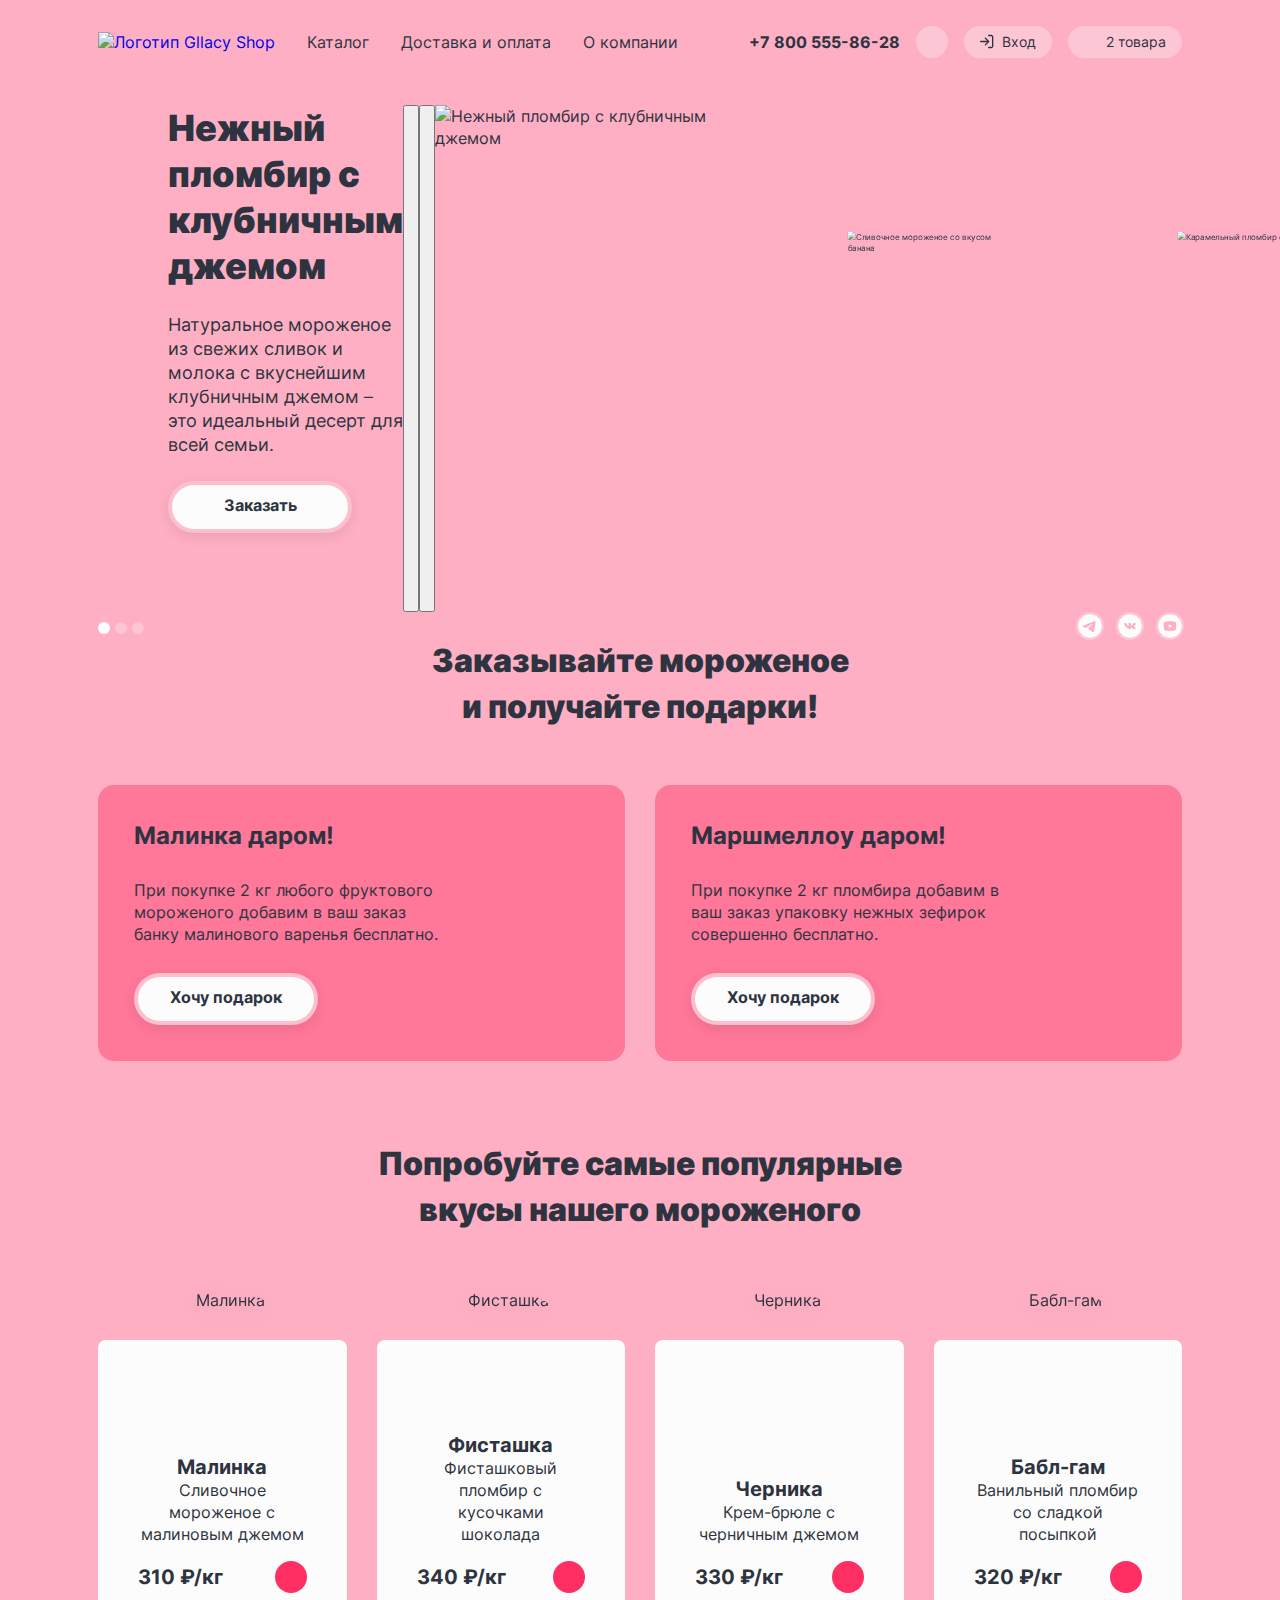
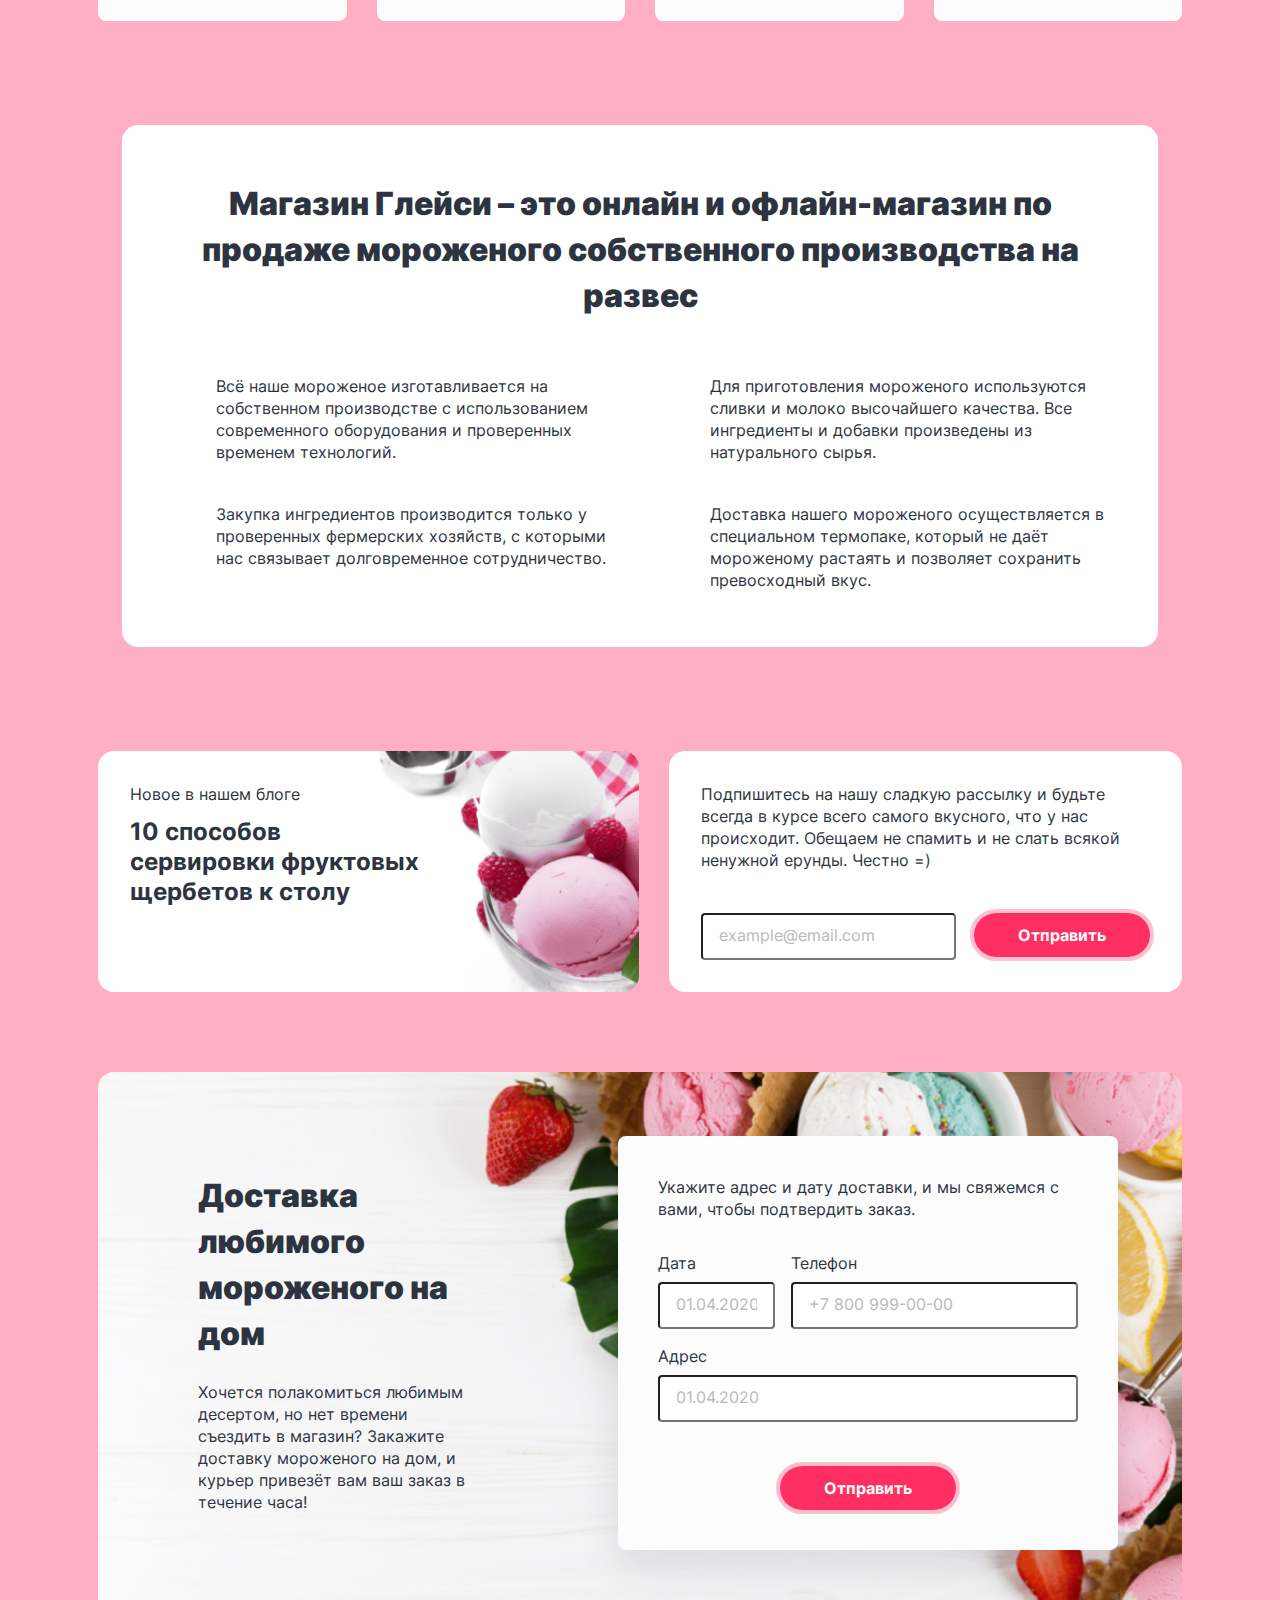
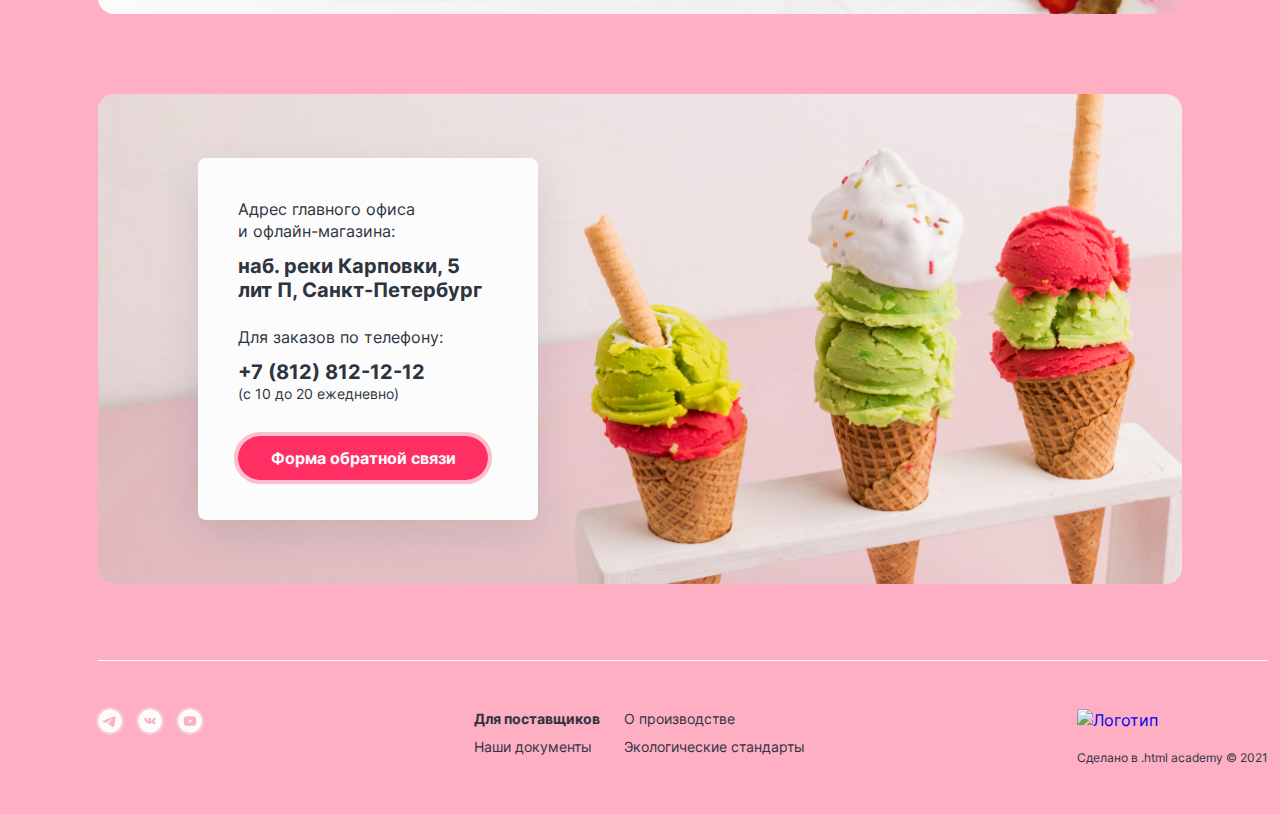
==== commit 94be2475: "Что-то родил" ====
--- a/index.html
+++ b/index.html
@@ -11,150 +11,161 @@
 
   <header class="page-header">
     <nav class="navigation">
-        <div class="navigation-menu">
-          <a class="navigation-logo" href="index.html">
+      <div class="navigation-menu">
+        <a class="navigation-logo" href="index.html">
           <img class="navigation-link-logo" src="images/svg/logo-gllacy.svg" width="137" height="56"
             alt="Логотип Gllacy Shop">
         </a>
-          <a class="navigation-link" href="catalog.html" aria-label="Каталог">Каталог</a>
-          <a class="navigation-link" href="#" aria-label="Доставка и оплата">Доставка и оплата</a>
-          <a class="navigation-link" href="#" aria-label="О компании">О компании</a>
-        </div>
-        <div class="navigation-user">
-          <a class="navigation-phone" href="tel:+78005558628">+7 800 555-86-28</a>
-          <a class="navigation-search" href="#" aria-label="Поиск">Поиск</a>
-          <a class="navigation-button" href="#" aria-label="Вход">Вход</a>
-          <a class="navigation-button" href="#" aria-label="Корзина">Корзина</a>
-        </div>
+        <a class="navigation-link" href="catalog.html" aria-label="Каталог">Каталог</a>
+        <a class="navigation-link" href="#" aria-label="Доставка и оплата">Доставка и оплата</a>
+        <a class="navigation-link" href="#" aria-label="О компании">О компании</a>
+      </div>
+      <div class="navigation-user">
+        <a class="navigation-phone" href="tel:+78005558628">+7 800 555-86-28</a>
+        <a class="navigation-search" href="#" aria-label="Поиск"></a>
+        <a class="navigation-login" href="#" aria-label="Вход">Вход</a>
+        <a class="navigation-cart" href="#" aria-label="Корзина">2 товара</a>
+      </div>
     </nav>
   </header>
 
   <main class="main-index">
     <h1 class="visually-hidden">HTML Academy: Gllacy Shop</h1>
 
-      <section class="slider">
-        <h2 class="visually-hidden">
-          Готовые рожки на выбор!
-        </h2>
-        <ul class="slider-decription">
-          <li class="slider-decription-item">
-            <h2 class="slider-header">Нежный пломбир с клубничным джемом</h2>
-            <p class="slider-text">Натуральное мороженое из свежих сливок и молока с вкуснейшим клубничным джемом – это
-              идеальный десерт для всей семьи.</p>
-            <a class="button slider-button-order">Заказать</a>
-          </li>
-          <li class="slider-decription-item">
-            <h2 class="slider-header">Сливочное мороженое со вкусом банана</h2>
-            <p class="slider-text">Сливочное мороженое с ярким банановым вкусом подарит вам свежесть и наслаждение даже
-              в
-              самый жаркий летний день.</p>
-            <a class="button slider-button-order">Заказать</a>
-          </li>
-          <li class="slider-decription-item">
-            <h2 class="slider-header">Карамельный пломбир с маршмеллоу</h2>
-            <p class="slider-text">Необычный сладкий десерт с карамельным топпингом и кусочками зефира завоюет сердца
-              сладкоежек всех возрастов.</p>
-            <a class="button slider-button-order">Заказать</a>
-          </li>
-        </ul>
+    <section class="slider">
+      <h2 class="visually-hidden">
+        Готовые рожки на выбор!
+      </h2>
+      <ul class="slider-description">
+        <li class="slider-description-item slider-description-active">
+          <h2 class="slider-header">Нежный пломбир с клубничным джемом</h2>
+          <p class="slider-text">Натуральное мороженое из свежих сливок и молока с вкуснейшим клубничным джемом – это
+            идеальный десерт для всей семьи.</p>
+          <a class="button button-white slider-button-order">Заказать</a>
+        </li>
+        <li class="slider-description-item">
+          <h2 class="slider-header">Сливочное мороженое со вкусом банана</h2>
+          <p class="slider-text">Сливочное мороженое с ярким банановым вкусом подарит вам свежесть и наслаждение даже
+            в
+            самый жаркий летний день.</p>
+          <a class="button button-white slider-button-order">Заказать</a>
+        </li>
+        <li class="slider-description-item">
+          <h2 class="slider-header">Карамельный пломбир с маршмеллоу</h2>
+          <p class="slider-text">Необычный сладкий десерт с карамельным топпингом и кусочками зефира завоюет сердца
+            сладкоежек всех возрастов.</p>
+          <a class="button button-white slider-button-order">Заказать</a>
+        </li>
+      </ul>
+      <article class="slider-carousel">
+        <h2 class="visually-hidden">Карусель</h2>
         <button class="slider-button slider-prev" type="button">
           <span class="visually-hidden">Предыдущее фото</span>
         </button>
         <button class="slider-button slider-next" type="button">
           <span class="visually-hidden">Следующее фото</span>
         </button>
-        <ul class="slider-photo-list">
-          <li class="slider-photo-item">
-            <img class="slider-photo" src="images/png/slider-icecream1.png" width="350" height="507"
-              alt="Нежный пломбир с клубничным джемом">
-          </li>
-          <li class="slider-photo-item">
-            <img class="slider-photo" src="images/png/slider-icecream2.png" width="350" height="507"
-              alt="Сливочное мороженое со вкусом банана">
-          </li>
-          <li class="slider-photo-item">
-            <img class="slider-photo" src="images/png/slider-icecream3.png" width="350" height="507"
-              alt="Карамельный пломбир с маршмеллоу">
-          </li>
-        </ul>
-        <div class="slider-social">
-          <a class="social-item-link" href="https://t.me/htmlacademy" aria-label="Telegram">Telegtam</a>
-          <a class="social-item-link" href="https://vk.com/htmlacademy" aria-label="VK">VK</a>
-          <a class="social-item-link" href="https://youtube.com/htmlacademyru" aria-label="YouTube">YouTube</a>
-        </div>
-        <div class="slider-dots">
-          <button class="slider-dots-button slider-dots-button-current" aria-label="Первый слайд"
-            type="button">1</button>
-          <button class="slider-dots-button" aria-label="Второй слайд" type="button">2</button>
-          <button class="slider-dots-button" aria-label="Третий слайд" type="button">3</button>
-        </div>
-      </section>
-
-      <section class="promo">
-        <h3 class="promo-header">
-          Заказывайте мороженое и получайте подарки!
-        </h3>
-        <div class="promo-field">
-        <article class="promo-card">
+        <img class="slider-photo slider-photo-active" src="images/png/slider-icecream1.png" width="330" height="507"
+          alt="Нежный пломбир с клубничным джемом">
+        <img class="slider-photo" src="images/png/slider-icecream2.png" width="330" height="507"
+          alt="Сливочное мороженое со вкусом банана">
+        <img class="slider-photo" src="images/png/slider-icecream3.png" width="330" height="507"
+          alt="Карамельный пломбир с маршмеллоу">
+      </article>
+      <div class="slider-social">
+        <a class="social-item-link social-telegram" href="https://t.me/htmlacademy" aria-label="Telegram"></a>
+        <a class="social-item-link social-vk" href="https://vk.com/htmlacademy" aria-label="VK"></a>
+        <a class="social-item-link social-youtube" href="https://youtube.com/htmlacademyru" aria-label="YouTube"></a>
+      </div>
+      <div class="slider-dots">
+        <button class="slider-dots-button slider-dots-button-active" aria-label="Первый слайд" type="button"></button>
+        <button class="slider-dots-button" aria-label="Второй слайд" type="button"></button>
+        <button class="slider-dots-button" aria-label="Третий слайд" type="button"></button>
+      </div>
+    </section>
+
+    <section class="promo">
+      <h3 class="promo-header">
+        Заказывайте мороженое и получайте подарки!
+      </h3>
+      <div class="promo-field">
+        <article class="promo-card promo-left">
           <div class="promo-card-description">
-          <h4 class="promo-card-header">Малинка даром!</h4>
-          <p class="promo-card-text">При покупке 2 кг любого фруктового мороженого добавим в ваш заказ банку малинового
-            варенья бесплатно.</p>
-          <a class="button promo-card-button" href="catalog.html">Хочу подарок</a>
-        </div>
-        </article>
-        <article class="promo-card">
+            <h4 class="promo-card-header">Малинка даром!</h4>
+            <p class="promo-card-text">При покупке 2 кг любого фруктового мороженого добавим в ваш заказ банку
+              малинового
+              варенья бесплатно.</p>
+            <a class="button button-white promo-card-button" href="catalog.html">Хочу подарок</a>
+          </div>
+        </article>
+        <article class="promo-card promo-right">
           <div class="promo-card-description">
-          <h4 class="promo-card-header">Маршмеллоу даром!</h4>
-          <p class="promo-card-text">При покупке 2 кг пломбира добавим в ваш заказ упаковку нежных зефирок совершенно
-            бесплатно.</p>
-          <a class="button promo-card-button" href="catalog.html">Хочу подарок</a>
-        </div>
-        </article>
-      </div>
-      </section>
-
-      <section class="popular">
-        <h3 class="popular-header">
-          Попробуйте самые популярные вкусы нашего мороженого
-        </h3>
-        <div class="popular-list">
-          <article class="popular-card">
-            <h5 class="popular-card-header">Малинка</h5>
-            <p class="popular-card-text">Сливочное мороженое с малиновым джемом</p>
+            <h4 class="promo-card-header">Маршмеллоу даром!</h4>
+            <p class="promo-card-text">При покупке 2 кг пломбира добавим в ваш заказ упаковку нежных зефирок совершенно
+              бесплатно.</p>
+            <a class="button button-white promo-card-button" href="catalog.html">Хочу подарок</a>
+          </div>
+        </article>
+      </div>
+    </section>
+
+    <section class="popular">
+      <h3 class="popular-header">
+        Попробуйте самые популярные вкусы нашего мороженого
+      </h3>
+      <div class="popular-list">
+        <article class="popular-card">
+          <img class="popular-card-img" src="./images/jpeg/catalog-raspberry.jpg" width="170" height="170"
+            alt="Малинка">
+          <h5 class="popular-card-header">Малинка</h5>
+          <p class="popular-card-text">Сливочное мороженое с малиновым джемом</p>
+          <div class="popular-card-action">
             <b class="popular-card-price">310 ₽/кг</b>
             <a class="popular-card-button" href="#">
               <b class="visually-hidden">Добавить в корзину</b>
             </a>
-          </article>
-          <article class="popular-card">
-            <h5 class="popular-card-header">Фисташка</h5>
-            <p class="popular-card-text">Фисташковый пломбир с кусочками шоколада</p>
+          </div>
+        </article>
+        <article class="popular-card">
+          <img class="popular-card-img" src="./images/jpeg/catalog-pistachio.jpg" width="170" height="170"
+            alt="Фисташка">
+          <h5 class="popular-card-header">Фисташка</h5>
+          <p class="popular-card-text">Фисташковый пломбир с кусочками шоколада</p>
+          <div class="popular-card-action">
             <b class="popular-card-price">340 ₽/кг</b>
             <a class="popular-card-button" href="#">
               <b class="visually-hidden">Добавить в корзину</b>
             </a>
-          </article>
-          <article class="popular-card">
-            <h5 class="popular-card-header">Черника</h5>
-            <p class="popular-card-text">Крем-брюле с черничным джемом</p>
+          </div>
+        </article>
+        <article class="popular-card">
+          <img class="popular-card-img" src="./images/jpeg/catalog-blueberry.jpg" width="170" height="170"
+            alt="Черника">
+          <h5 class="popular-card-header">Черника</h5>
+          <p class="popular-card-text">Крем-брюле с черничным джемом</p>
+          <div class="popular-card-action">
             <b class="popular-card-price">330 ₽/кг</b>
             <a class="popular-card-button" href="#">
               <b class="visually-hidden">Добавить в корзину</b>
             </a>
-          </article>
-          <article class="popular-card">
-            <h5 class="popular-card-header">Бабл-гам</h5>
-            <p class="popular-card-text">Ванильный пломбир со сладкой посыпкой</p>
+          </div>
+        </article>
+        <article class="popular-card">
+          <img class="popular-card-img" src="./images/jpeg/catalog-gum.jpg" width="170" height="170" alt="Бабл-гам">
+          <h5 class="popular-card-header">Бабл-гам</h5>
+          <p class="popular-card-text">Ванильный пломбир со сладкой посыпкой</p>
+          <div class="popular-card-action">
             <b class="popular-card-price">320 ₽/кг</b>
             <a class="popular-card-button" href="#">
               <b class="visually-hidden">Добавить в корзину</b>
             </a>
-          </article>
-        </div>
-      </section>
-
-      <section class="about">
+          </div>
+        </article>
+      </div>
+    </section>
+
+    <section class="about">
+      <div class="about-field">
         <h3 class="about-header">
           Магазин Глейси – это онлайн и офлайн-магазин по продаже мороженого собственного производства на развес
         </h3>
@@ -178,89 +189,98 @@
             мороженому растаять и позволяет сохранить превосходный вкус.
           </li>
         </ul>
-      </section>
-
-      <section class="blog">
-        <h3 class="visually-hidden">
-          Наш уютный блог
-        </h3>
-        <article class="blog-news">
-          <p class="blog-news-text">Новое в нашем блоге</p>
-          <h4 class="blog-header">10 способов сервировки фруктовых щербетов
-            к столу</h4>
-        </article>
+      </div>
+    </section>
+
+    <section class="blog">
+      <h3 class="visually-hidden">
+        Наш уютный блог
+      </h3>
+      <article class="blog-card blog-news">
+        <p class="blog-news-text">Новое в нашем блоге</p>
+        <h4 class="blog-header">10 способов сервировки фруктовых щербетов
+          к столу</h4>
+      </article>
+      <article class="blog-card blog-card-field">
+        <h4 class="visually-hidden">Подписка</h4>
         <form class="blog-form" action="https://echo.htmlacademy.ru/" method="post">
           <p class="blog-form-text">Подпишитесь на нашу сладкую рассылку и будьте всегда в курсе всего самого
             вкусного, что у нас происходит. Обещаем не спамить и не слать всякой ненужной ерунды. Честно =)</p>
-          <input type="email" placeholder="example@email.com">
-          <button class="button blog-button send-button" type="submit">Отправить</button>
+          <div class="blog-input-field">
+            <input class="input blog-input" type="email" placeholder="example@email.com">
+            <button class="button blog-button send-button" type="submit">Отправить</button>
+          </div>
         </form>
-      </section>
-
-      <section class="delivery">
+      </article>
+    </section>
+
+    <section class="delivery">
+      <div class="delivery-description-field">
         <h3 class="delivery-header">
           Доставка любимого мороженого на дом
         </h3>
         <p class="delivery-decription">Хочется полакомиться любимым десертом, но нет времени съездить в магазин?
           Закажите доставку мороженого на дом, и курьер привезёт вам ваш заказ в течение часа!</p>
-        <form class="delivery-form" action="https://echo.htmlacademy.ru/" method="post">
-          <p class="delivery-form-text">Укажите адрес и дату доставки, и мы свяжемся с вами, чтобы подтвердить заказ.
-          </p>
-          <p class="delivery-input delivery-date">
-            <label for="delivery-date">Дата</label>
-            <span class="visually-hidden">Дополнительная информация</span>
-            <input type="text" id="delivery-date" placeholder="01.04.2020">
-          </p>
-          <p class="delivery-input delivery-phone">
-            <label for="delivery-phone">Телефон</label>
-            <input type="tel" id="delivery-phone" placeholder="+7 800 999-00-00">
-          </p>
-          <p class="delivery-input delivery-address">
-            <label for="delivery-address">Адрес</label>
-            <span class="visually-hidden">Дополнительная информация</span>
-            <input type="text" id="delivery-address" placeholder="01.04.2020">
-          </p>
-          <button class="button blog-button send-button" type="submit">Отправить</button>
-        </form>
-      </section>
-
-      <section class="contacts">
-        <h3 class="visually-hidden">
-          Адрес офлайн-магазина
-        </h3>
-        <div class="contacts-box">
-          <p class="contacts-text">Адрес главного офиса и офлайн-магазина:</p>
-          <address class="contacts-address">наб. реки Карповки, 5 лит П, Санкт-Петербург</address>
-          <p class="contacts-text">Для заказов по телефону:</p>
-          <a class="contacts-phone" href="+78128121212">+7 (812) 812-12-12</a>
-          <p class="contacts-text-interlinear">(с 10 до 20 ежедневно)</p>
-          <button class="button contacts-button send-button" type="button">Форма обратной связи</button>
-        </div>
-      </section>
+      </div>
+      <form class="delivery-form" action="https://echo.htmlacademy.ru/" method="post">
+        <p class="delivery-form-text">Укажите адрес и дату доставки, и мы свяжемся с вами, чтобы подтвердить заказ.
+        </p>
+        <p class="delivery-input delivery-date">
+          <label class="delivery-address-label" for="delivery-date">Дата</label>
+          <span class="visually-hidden">Дополнительная информация</span>
+          <input class="input" type="text" id="delivery-date" placeholder="01.04.2020">
+        </p>
+        <p class="delivery-input delivery-phone">
+          <label class="delivery-address-label" for="delivery-phone">Телефон</label>
+          <input class="input" type="tel" id="delivery-phone" placeholder="+7 800 999-00-00">
+        </p>
+        <p class="delivery-input delivery-address">
+          <label class="delivery-address-label" for="delivery-address">Адрес</label>
+          <span class="visually-hidden">Дополнительная информация</span>
+          <input class="input" type="text" id="delivery-address" placeholder="01.04.2020">
+        </p>
+        <button class="button delivery-button send-button" type="submit">Отправить</button>
+      </form>
+    </section>
+
+    <section class="contacts">
+      <h3 class="visually-hidden">
+        Адрес офлайн-магазина
+      </h3>
+      <div class="contacts-box">
+        <p class="contacts-text contacts-text-address">Адрес главного офиса и офлайн-магазина:</p>
+        <address class="contacts-address">наб. реки Карповки, 5 лит П, Санкт-Петербург</address>
+        <p class="contacts-text">Для заказов по телефону:</p>
+        <a class="contacts-phone" href="+78128121212">+7 (812) 812-12-12</a>
+        <p class="contacts-text-interlinear">(с 10 до 20 ежедневно)</p>
+        <button class="button contacts-button send-button" type="button">Форма обратной связи</button>
+      </div>
+    </section>
   </main>
 
   <footer class="page-footer">
-      <div class="footer-social">
-        <a class="social-item-link" href="https://t.me/htmlacademy" aria-label="Telegram">Telegtam</a>
-        <a class="social-item-link" href="https://vk.com/htmlacademy" aria-label="VK">VK</a>
-        <a class="social-item-link" href="https://youtube.com/htmlacademyru" aria-label="YouTube">YouTube</a>
-      </div>
-      <div class="footer-links">
-        <a class="footer-link lovely-link" href="#">Для поставщиков</a>
-        <a class="footer-link" href="#">О производстве</a>
-        <a class="footer-link" href="#">Наши документы</a>
-        <a class="footer-link" href="#">Экологические стандарты</a>
-      </div>
-      <div class="footer-developer">
-        <a class="footer-logo-link" href="https://htmlacademy.ru">
-          <img class="footer-developer-logo" src="images/svg/logo-htmlacademy.svg" width="93" height="27"
-            alt="Логотип HTML Academy">
-        </a>
-        <p class="footer-developer-text">
-          Сделано в
-          <a class="footer-developer-link" href="https://htmlacademy.ru">.html academy</a>
-          © 2021
-        </p>
+    <div class="footer-social">
+      <a class="social-item-link social-telegram" href="https://t.me/htmlacademy" aria-label="Telegram"></a>
+      <a class="social-item-link social-vk" href="https://vk.com/htmlacademy" aria-label="VK"></a>
+      <a class="social-item-link social-youtube" href="https://youtube.com/htmlacademyru"
+        aria-label="YouTube"></a>
+    </div>
+    <div class="footer-links">
+      <a class="footer-link lovely-link" href="#">Для поставщиков</a>
+      <a class="footer-link" href="#">О производстве</a>
+      <a class="footer-link" href="#">Наши документы</a>
+      <a class="footer-link" href="#">Экологические стандарты</a>
+    </div>
+    <div class="footer-developer">
+      <a class="footer-logo-link" href="https://htmlacademy.ru">
+        <img class="footer-developer-logo" src="images/svg/logo-htmlacademy.svg" width="93" height="27"
+          alt="Логотип HTML Academy">
+      </a>
+      <p class="footer-developer-text">
+        Сделано в
+        <a class="footer-developer-link" href="https://htmlacademy.ru">.html academy</a>
+        © 2021
+      </p>
     </div>
   </footer>
 
--- a/style.css
+++ b/style.css
@@ -24,6 +24,7 @@
 
 body {
   margin: 0;
+  padding: 0 98px;
   font-family: "Inter", sans-serif;
   font-size: 16px;
   font-weight: 400;
@@ -33,10 +34,11 @@
 }
 
 .main-index {
-  display: flex;
-  flex-direction: column;
-  gap: 80px;
-  outline: solid 5px black;
+  max-width: 1170px;
+  margin: 0 auto;
+}
+
+.main-inner {
   max-width: 1170px;
   margin: 0 auto;
 }
@@ -117,14 +119,45 @@
 }
 
 .page-header {
-  outline: solid 2px red;
   max-width: 1170px;
   padding: 24px 0;
   margin: 0 auto;
 }
 
+.slider-social, .footer-social {
+  display: flex;
+  flex-direction: row;
+  justify-content: space-between;
+  gap: 16px;
+}
+
+.social-item-link {
+  width: 24px;
+  height: 24px;
+  border-radius: 50%;
+  outline: solid 2px rgba(255, 252, 252, 0.3);
+}
+
+.social-telegram {
+  background-image: url("./images/svg/social-telegram.svg");
+  background-repeat: no-repeat;
+  background-size: contain;
+}
+
+.social-vk {
+  background-image: url("./images/svg/social-vk.svg");
+  background-repeat: no-repeat;
+  background-size: contain;
+}
+
+.social-youtube {
+  background-image: url("./images/svg/social-youtube.svg");
+  background-repeat: no-repeat;
+  background-size: contain;
+}
+
+
 .navigation {
-  outline: solid 2px blue;
   display: flex;
   justify-content: space-between;
   align-items: center;
@@ -132,7 +165,6 @@
 }
 
 .navigation-menu {
-  outline: solid 2px yellow;
   display: flex;
   align-items: center;
   font-size: 16px;
@@ -154,7 +186,6 @@
 }
 
 .navigation-user {
-  outline: solid 2px yellow;
   display: flex;
   align-items: center;
   gap: 16px;
@@ -163,14 +194,54 @@
 }
 
 .navigation-search {
-  padding: 8px;
-  text-decoration: none;
-}
-
-.navigation-button {
-  padding: 6px 16px;
-  text-decoration: none;
-  color: #2D3440;
+  text-decoration: none;
+  border-radius: 30px;
+  background-color: rgba(252,252,252, 0.3);
+  background-position: center center;
+  min-width: 32px;
+  height: 32px;
+  background-image: url("./images/svg/icon-search.svg");
+  background-repeat: no-repeat;
+}
+
+.navigation-login {
+  padding: 6px 16px 6px 38px;
+  border-radius: 30px;
+  background-color: rgba(252,252,252, 0.3);
+  text-decoration: none;
+  color: #2D3440;
+  position: relative;
+}
+
+.navigation-login::before {
+  content: "";
+  position: absolute;
+  background-image: url("./images/svg/icon-enter.svg");
+  background-repeat: no-repeat;
+  top: 8px;
+  width: 16px;
+  height: 16px;
+  margin-left: -22px;
+}
+
+.navigation-cart {
+  padding: 6px 16px 6px 38px;
+  border-radius: 30px;
+  background-color: rgba(252,252,252, 0.3);
+  text-decoration: none;
+  color: #2D3440;
+  position: relative;
+}
+
+.navigation-cart::before {
+  content: "";
+  position: absolute;
+  background-image: url("./images/svg/icon-cart.svg");
+  background-repeat: no-repeat;
+  top: 8px;
+  width: 16px;
+  height: 16px;
+  margin-left: -22px;
 }
 
 .navigation-phone {
@@ -178,13 +249,31 @@
   font-size: 16px;
   font-weight: 700;
   line-height: 20px;
-  color: #2D3440;
+  min-width: 150px ;
+  color: #2D3440;
+}
+
+.breadcrumbs {
+  margin-bottom: 16px;
 }
 
 .breadcrumbs-link {
   font-weight: 700;
   text-decoration: none;
   color: #2D3440;
+  padding-right: 17px;
+  padding-left: 7px;
+}
+
+.breadcrumbs-link:nth-child(1)
+{
+  padding-left: 0;
+}
+
+.breadcrumbs-link-arrow {
+  background-image: url("./images/svg/arrow-double-right.svg");
+  background-repeat: no-repeat;
+  background-position: right center;
 }
 
 .inner-header {
@@ -196,8 +285,153 @@
   text-decoration: underline;
 }
 
+.product-filter {
+  font-weight: 400;
+  font-size: 14px;
+  line-height: 20px;
+  margin-top:40px;
+  margin-bottom: 95px;
+}
+
+.catalog-filter {
+  max-width: 825px;
+}
+
+.filter-1row {
+  display: flex;
+  align-items: flex-end;
+  gap: 24px;
+  margin-bottom: 16px;
+}
+
+.poduct-select-label {
+  margin-left: 20px;
+}
+.product-select {
+  margin-top: 8px;
+  padding: 8px 16px;
+  border-radius: 30px;
+  border: none;
+  background-color: rgba(252,252,252, 0.3);
+  text-decoration: none;
+  color: #2D3440;
+}
+
+.slider-radio-label {
+  min-width: 135px;
+}
+
+.price-select-radio {
+  margin-top: 8px;
+  padding: 8px 16px;
+  min-width: 164px;
+  border-radius: 30px;
+  border: none;
+  background-color: rgba(252,252,252, 0.3);
+  text-decoration: none;
+  color: #2D3440;
+}
+
+.product-filter-label {
+  margin-left: 16px;
+}
+
+.product-filter-fat {
+  padding: 0;
+  border: none;
+}
+
+.fat-radio {
+  display: flex;
+  justify-content: space-between;
+  gap: 16px;
+  margin-top: 8px;
+  padding: 8px 24px;
+  border-radius: 30px;
+  border: none;
+  background-color: rgba(252,252,252, 0.3);
+  text-decoration: none;
+  color: #2D3440;
+}
+
+.filter-2row {
+  display: flex;
+  align-items: flex-end;
+  gap: 16px;
+}
+
+.product-filter-filler {
+  padding: 0;
+  border: none;
+}
+
+.filler-checkbox {
+  display: flex;
+  justify-content: space-between;
+  gap: 16px;
+  min-width: 580px;
+  margin-top: 8px;
+  padding: 9px 24px;
+  border-radius: 30px;
+  border: none;
+  background-color: rgba(252,252,252, 0.3);
+  text-decoration: none;
+  color: #2D3440;
+}
+
+.product-filter-button
+{
+  margin: 0;
+  font-size: 14px;
+  width: 185px;
+  height: 36px;
+  border: none;
+  border-radius: 20px;
+  outline: solid 2px #FFFFFF;
+  background-color: rgba(252,252,252, 0.3);
+  box-sizing: content-box;
+
+}
+.product-select-field {
+  display: flex;
+  flex-direction: column;
+}
+
+.price-select-field {
+  display: flex;
+  flex-direction: column;
+}
+
+.slider {
+  display: flex;
+  position: relative;
+  padding: 21px 0 26px 70px;
+}
+
 .slider-description {
-  text-align: left;
+  list-style: none;
+}
+
+.slider-description-item {
+  display: none;
+}
+
+.slider-description-active {
+  display: flex;
+  flex-direction: column;
+  gap: 24px;
+}
+
+.slider-carousel {
+  display: flex;
+}
+
+.slider-photo {
+  transform: scale(0.5);
+}
+
+.slider-photo-active {
+  transform: scale(1);
 }
 
 .slider-text {
@@ -205,22 +439,49 @@
   line-height: 24px;
 }
 
+
+.slider-dots{
+  position: absolute;
+  left: 0;
+  bottom: 0;
+}
+
+.slider-dots-button {
+  border: none;
+  border-radius: 50%;
+  background-color: rgba(252,252,252, 0.3);
+  width: 12px;
+  height: 12px;
+}
+
+.slider-dots-button-active {
+  background-color: #FFFFFF;
+}
+
+.slider-social {
+  position: absolute;
+  right: 0;
+  bottom: 0;
+}
+
 .promo {
-  outline: solid 2px red;
-  height: 416px;
+  margin-bottom: 80px;
+}
+
+.promo-header {
+  margin: 0 auto 55px;
+  max-width: 440px;
 }
 
 .promo-field {
-  outline: solid 2px blue;
-  display: flex;
+  display: flex;
+  gap: 30px;
   flex-direction: row;
   justify-content: space-between;
 }
 
 .promo-card {
-  outline: solid 2px yellow;
-  width: 570px;
-  min-height: 268px;
+  width: 100%;
   text-align: left;
   background-color: #FF7799;
   border-radius: 16px;
@@ -228,23 +489,30 @@
   padding: 36px;
 }
 
-.promo-card:nth-of-type(1){
-  background-image: url('./images/png/promo-raspberry.png');
+.promo-left {
+  background-image: url("./images/png/promo-raspberry.png");
   background-position: right center;
   background-size: contain;
   background-repeat: no-repeat;
 }
 
+.promo-right {
+  background-image: url("./images/png/promo-marshmello.png");
+  background-position: right center;
+  background-size: contain;
+  background-repeat: no-repeat;
+}
+
 .promo-card-description {
-  outline: solid 2px purple;
   display: flex;
   flex-direction: column;
   justify-content: space-between;
+  gap: 28px;
   height: 100%;
   max-width: 316px;
 }
 
-.promo-card-button {
+.button-white {
   width: 176px;
   height: 44px;
   text-decoration: none;
@@ -252,6 +520,13 @@
   border: solid 4px rgba(255, 47, 100, 0.3);
   box-shadow: 0px 4px 12px rgba(45, 52, 64, 0.1);
   border-radius: 26px;
+}
+
+.button-white::before {
+  content: "";
+  display: inline-block;
+  vertical-align: middle;
+  height: 100%;
 }
 
 .promo-card-button::before {
@@ -261,29 +536,95 @@
   height: 100%;
 }
 
-.product-filter-button {
-  font-size: 14px;
-}
-
-.popular-list {
-  outline: solid 2px red;
-  display: flex;
-  justify-content: space-between;
+.popular {
+  min-height: 480px;
+  display: flex;
+  flex-direction: column;
+  justify-content: space-between;
+  align-items: center;
+  gap: 56px;
+  margin-bottom: 80px;
+}
+
+.popular-list,
+.catalog-list {
+  display: grid;
+  grid-template-columns: repeat(4, 1fr);
   gap: 30px;
+  padding: 0;
+}
+
+.catalog-list-row1 {
+  margin-bottom: 91px;
+}
+
+.catalog-list-row2 {
+  margin-bottom: 91px;
 }
 
 .popular-card,
 .catalog-card {
   display: flex;
-  flex-direction: column;
-  width: 270px;
-  height: 281px;
-  border-radius: 16px;
+  flex-wrap: wrap;
+  justify-content: center;
+  align-items: flex-end;
+  align-content: flex-end;
+  min-height: 281px;
+  padding: 28px 40px;
+  box-sizing: border-box;
+  border-radius: 8px;
   text-align: center;
   background-color: #FCFCFC;
+  position: relative;
+}
+
+.popular-header {
+  max-width: 600px;
+}
+
+.popular-card-text {
+  margin-bottom: 16px;
+}
+
+.popular-card-img {
+  filter: drop-shadow(0 4px 12px rgba(45, 52, 64, 0.1));
+  border-radius: 50%;
+  position: absolute;
+  top: -51px;
+  margin: 0;
+}
+
+.popular-card-action {
+  display: flex;
+  justify-content: space-between;
+  width: 100%;
+  align-items: center;
+}
+
+.popular-card-button {
+  background-image: url("./images/svg/icon-cart-white.svg");
+  background-position: center center;
+  background-repeat: no-repeat;
+  background-size: 16px;
+  background-color: #ff2f64;
+  border-radius: 26px;
+  min-width: 32px;
+  min-height: 32px;
+  border: 0;
 }
 
 .about {
+  margin-bottom: 80px;
+  border-radius: 20px;
+  background-image: url("./images/jpeg/background-about.jpg");
+  background-repeat: no-repeat;
+  background-size: cover;
+  min-height: 480px;
+  padding: 24px;
+  box-sizing: border-box;
+}
+
+.about-field {
   background-color: #FFFFFF;
   border-radius: 16px;
   padding: 56px 40px;
@@ -295,35 +636,212 @@
 }
 
 .about-list {
-  outline: solid 2px red;
   display: grid;
-  grid-template-columns: max-content max-content;
-  /* grid-template-columns: 1fr 1fr; */
-  column-gap: 95px;
+  grid-template-columns: repeat(2, 1fr);
+  justify-content: space-between;
+  margin: 0;
+  padding: 0;
+  list-style: none;
   row-gap: 40px;
-  list-style: none;
-  /* justify-content: center; */
-  justify-content: flex-end;
-  justify-items: flex-end;
+  column-gap: 32px;
 }
 
 .about-item {
-  outline: solid 2px blue;
-  max-width: 440px;
-  /* max-width: 505px; */
+  padding-left: 54px;
+  position: relative;
+}
+
+.about-item:nth-of-type(n)::before {
+  content: "";
+  background-position: center center;
+  background-repeat: no-repeat;
+  background-size: contain;
+  position: absolute;
+  left: -16px;
+  width: 48px;
+  height: 48px;
+}
+
+.about-item:nth-of-type(1)::before {
+  background-image: url("./images/svg/icon-ice-cream.svg");
+}
+
+.about-item:nth-of-type(2)::before {
+  background-image: url("./images/svg/icon-cow.svg");
+}
+
+.about-item:nth-of-type(3)::before {
+  background-image: url("./images/svg/icon-list.svg");
+}
+
+.about-item:nth-of-type(4)::before {
+  background-image: url("./images/svg/icon-temperature.svg");
+}
+
+.blog {
+  display: flex;
+  flex-direction: row;
+  justify-content: space-between;
+  gap: 30px;
+  margin-bottom: 80px;
+}
+
+.blog-header {
+  max-width: 300px;
+  margin-top: 12px;
+  margin-bottom: 35px;
+}
+
+.blog-card {
+  width: 100%;
   text-align: left;
-}
-
-.blog-card {
-  text-align: left;
-}
-
-.contacts-text-interlinear {
-  font-size: 14px;
-  line-height: 20px;
+  background-color: white;
+  border-radius: 16px;
+  box-sizing: border-box;
+  padding: 32px;
+}
+
+.blog-news {
+  background-image: url("./images/jpeg/background-sorbet.png");
+  background-repeat: no-repeat;
+  background-size: cover;
+}
+
+
+.send-button {
+  min-width: 176px;
+  height: 44px;
+  color: #FCFCFC;
+  text-decoration: none;
+  background: #FF2F64;
+  border: none;
+  outline: solid 4px rgba(255, 47, 100, 0.3);
+  border-radius: 26px;
+}
+
+.blog-card-field {
+  background-image: url("./images/jpeg/background-form.jpg");
+  background-repeat: no-repeat;
+  background-size: cover;
+  padding: 6px;
+}
+
+.blog-form {
+  display: flex;
+  flex-direction: column;
+  gap: 42px;
+  background-color: #FFFFFF;
+  border-radius: 16px;
+  height: 100%;
+  padding: 26px;
+  box-sizing: border-box;
+}
+
+.blog-input-field {
+  display: flex;
+  justify-content: space-between;
+  gap: 18px;
+}
+
+.input {
+  padding: 14px 16px;
+  border-radius: 4px;
+  width: 100%;
+  box-sizing: border-box;
+}
+
+.delivery {
+  display: flex;
+  gap: 135px;
+  align-items: center;
+  background-image: url("./images/jpeg/background-delivery.jpg");
+  background-repeat: no-repeat;
+  background-size: cover;
+  border-radius: 16px;
+  padding: 64px 64px 64px 100px;
+}
+
+.delivery-header {
+  margin-bottom: 24px;
+}
+
+.delivery-form {
+  display: flex;
+  flex-wrap: wrap;
+  background-color: #FCFCFC;
+  justify-content: space-between;
+  border-radius: 8px;
+  box-shadow: 0px 15px 40px rgba(45, 52, 64, 0.12);
+  padding: 40px;
+  box-sizing: border-box;
+  min-width: 500px;
+}
+
+.delivery-form-text {
+  margin-bottom: 16px;
+
+}
+
+.delivery-date {
+  max-width: 117px;
+}
+
+.delivery-phone {
+  min-width: 287px;
+}
+
+.delivery-address {
+  width: 100%;
+  margin-bottom: 44px;
+}
+
+.delivery-input {
+  margin-top: 16px;
+}
+
+.delivery-input input {
+  margin-top: 8px;
+}
+
+.delivery-button {
+  margin: 0 auto;
+}
+
+.contacts {
+  display: flex;
+  gap: 135px;
+  align-items: center;
+  background-image: url("./images/jpeg/background-contacts.jpg");
+  background-repeat: no-repeat;
+  background-size: cover;
+  border-radius: 16px;
+  padding: 64px 64px 64px 100px;
+  margin-top: 80px;
+}
+
+.contacts-box {
+  background-color: #FCFCFC;
+  border-radius: 8px;
+  box-shadow: 0px 15px 40px rgba(45, 52, 64, 0.12);
+  padding: 40px;
+  box-sizing: border-box;
+  max-width: 340px;
+}
+
+.contacts-text {
+  margin-bottom: 12px;
+}
+
+.contacts-text-address {
+  max-width: 180px;
+}
+
+.contacts-address {
+  margin-bottom: 24px;
 }
 
 .contacts-phone {
+  max-width: 260px;
   font-size: 20px;
   font-weight: 700;
   line-height: 24px;
@@ -332,29 +850,82 @@
   font-weight: 700;
 }
 
+.contacts-text-interlinear {
+  font-size: 14px;
+  line-height: 20px;
+}
+
+
+.contacts-button {
+  min-width: 250px;
+  margin-top: 32px;
+}
+
+.pagination {
+  margin-top: 53px;
+  display: grid;
+  grid-template-columns: repeat(3,1fr);
+  grid-template-rows: 1fr;
+  justify-items: center;
+}
+
+.pagination-pages {
+  grid-row: 1/2;
+  grid-column: 3/4;
+  align-items: center;
+  justify-self: flex-end;
+  display: flex;
+  justify-content: space-between;
+}
+
+.pagination-prev {
+  background-image: url("./images/svg/arrow-left.svg");
+  background-repeat: no-repeat;
+  background-position: center;
+  opacity: 0.3;
+}
+
+.pagination-next {
+  background-image: url("./images/svg/arrow-right.svg");
+  background-repeat: no-repeat;
+  background-position: center;
+}
+
+.pagination-showmore-button {
+  grid-row: 1/2;
+  grid-column: 2/3;
+}
+
 .pagination-link {
-  line-height: 20px;
-  text-decoration: none;
+  display: flex;
+  justify-content: center;
+  align-items: center;
+  line-height: 20px;
+  text-decoration: none;
+  width: 24px;
+  height: 24px;
+  text-align: center;
+  border-radius: 50%;
+  text-decoration: none;
+  color: #2D3440;
+}
+
+.pagination-current {
+  background-color: #FCFCFC;
+
 }
 
 .page-footer {
-  outline: solid 2px red;
   display: flex;
   width: 1170px;
   justify-content: space-between;
   align-items: flex-start;
-  margin: 48px auto;
-}
-
-.footer-social {
-
-  display: flex;
-  justify-content: space-between;
-  gap: 16px;
+  margin: 76px auto 0;
+  padding: 48px 0;
+  border-top: solid 1px #FCFCFC;
 }
 
 .footer-links {
-  outline: solid 2px blue;
   display: grid;
   grid-template-columns: max-content max-content;
   column-gap: 24px;
@@ -363,7 +934,6 @@
 }
 
 .footer-developer {
-  outline: solid 2px blue;
   display: flex;
   flex-direction: column;
   gap: 14px;
@@ -381,7 +951,6 @@
 }
 
 .footer-logo-link {
-  outline: solid 2px purple;
   text-decoration: none;
 }
 
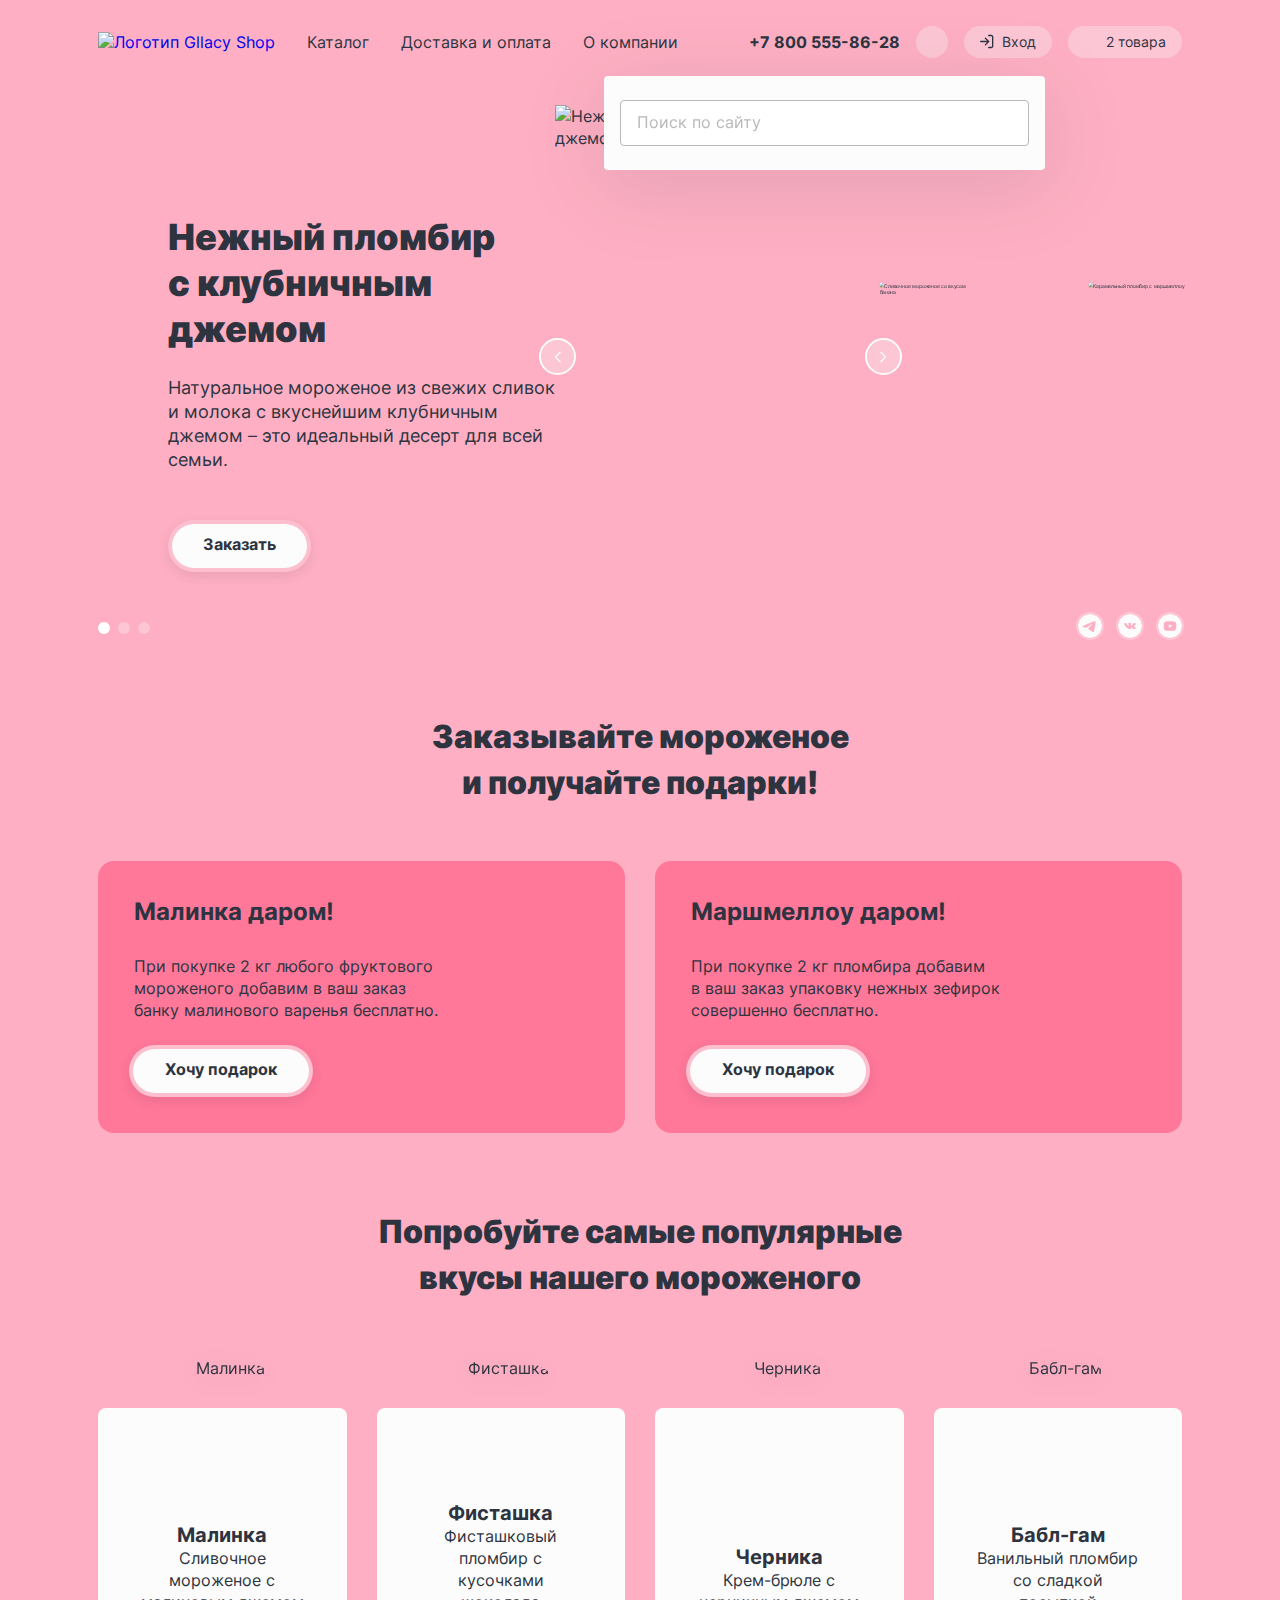
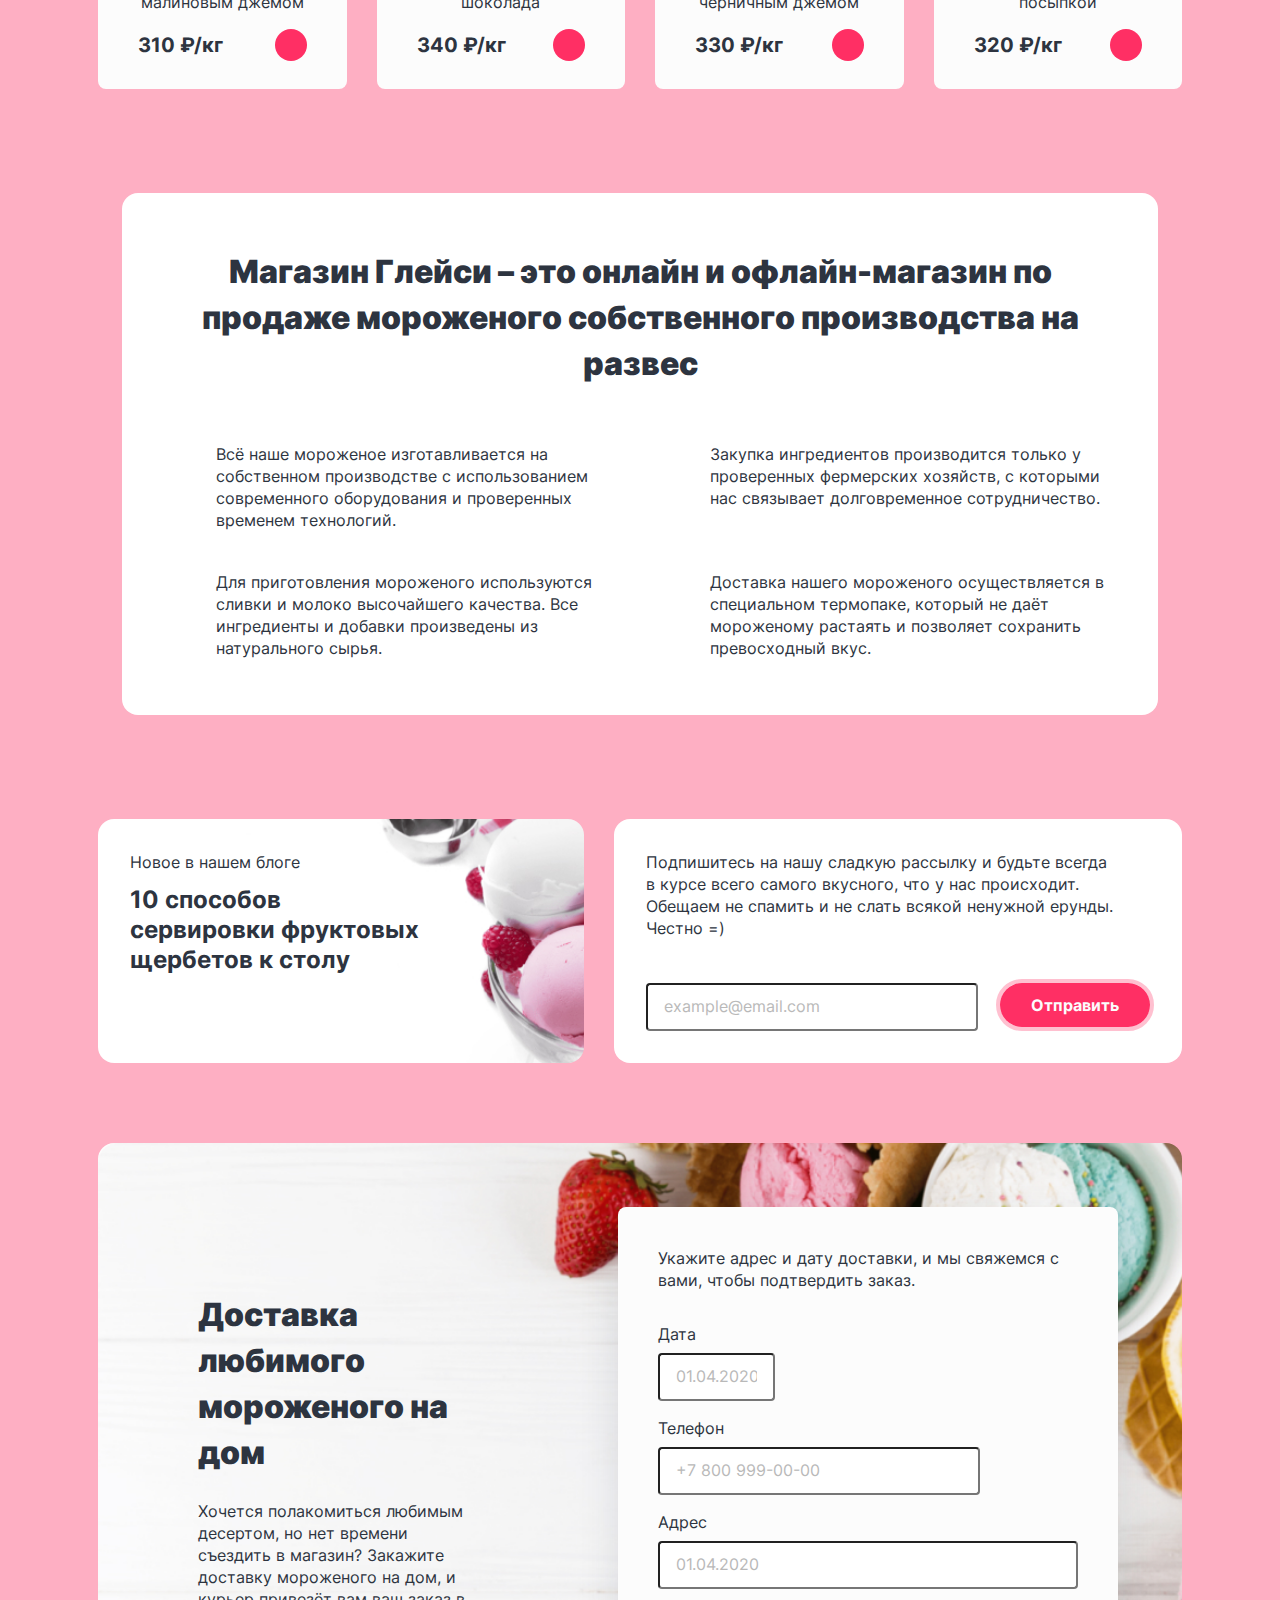
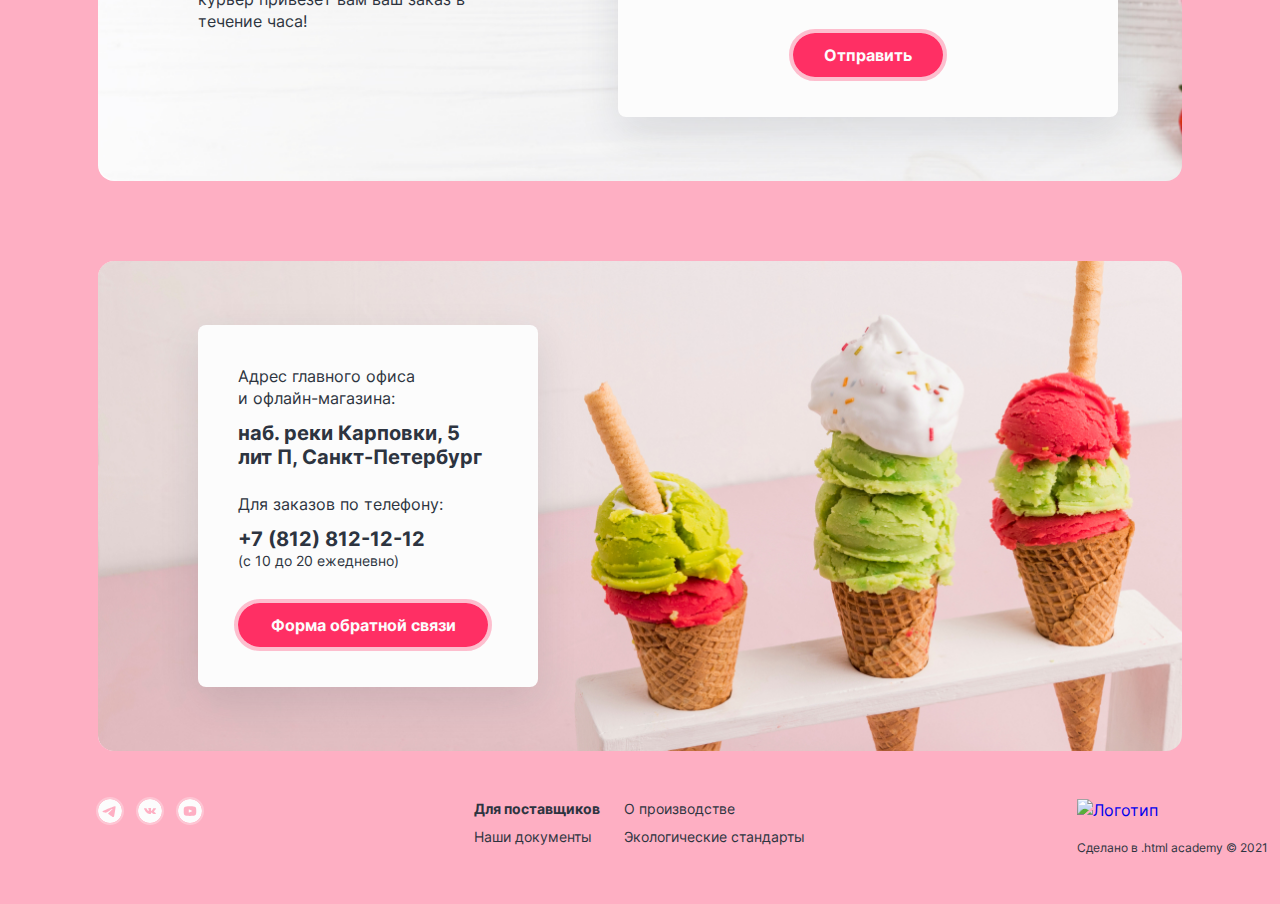
==== commit 98a892b3: "111" ====
--- a/index.html
+++ b/index.html
@@ -16,7 +16,7 @@
           <img class="navigation-link-logo" src="images/svg/logo-gllacy.svg" width="137" height="56"
             alt="Логотип Gllacy Shop">
         </a>
-        <a class="navigation-link" href="catalog.html" aria-label="Каталог">Каталог</a>
+        <a class="navigation-link link-select" href="catalog.html" aria-label="Каталог">Каталог</a>
         <a class="navigation-link" href="#" aria-label="Доставка и оплата">Доставка и оплата</a>
         <a class="navigation-link" href="#" aria-label="О компании">О компании</a>
       </div>
@@ -27,6 +27,86 @@
         <a class="navigation-cart" href="#" aria-label="Корзина">2 товара</a>
       </div>
     </nav>
+
+    <div class="header-popup visually-hidden">
+      <h3 class="header-popup-title">Корзина</h3>
+      <ul class="header-popup-list">
+        <li class="header-popup-item">
+          <img
+            class="header-popup-item-ice-cream"
+            src="./images/jpeg/catalog-raspberry.jpg"
+            width="46"
+            height="46"
+            alt="Мороженое малинка"
+          />
+          <div class="header-popup-item-info">
+            <h4>Малинка</h4>
+            <p>1 кг х 310 &#8381;</p>
+          </div>
+          <p class="header-popup-item-price">310 &#8381;</p>
+          <img
+            class="header-popup-item-closed"
+            src="./images/svg/icon-closed.svg"
+            width="10"
+            height="10"
+            alt="Удалить мороженое"
+          />
+        </li>
+        <li class="header-popup-item">
+          <img
+            class="header-popup-item-ice-cream"
+            src="./images/jpeg/catalog-gum.jpg"
+            width="46"
+            height="46"
+            alt="Мороженое баблгам"
+          />
+          <div class="header-popup-item-info">
+            <h4>Бабл-гам</h4>
+            <p>1,5 кг х 320 &#8381;</p>
+          </div>
+          <p class="header-popup-item-price">480 &#8381;</p>
+          <img
+            class="header-popup-item-closed"
+            src="./images/svg/icon-closed.svg"
+            width="10"
+            height="10"
+            alt="Удалить мороженое"
+          />
+        </li>
+      </ul>
+      <div class="header-popup-total">
+        <button class="button blog-button send-button">Оформить заказ</button>
+        <p class="header-popup-item-price">Итого: 790 &#8381;</p>
+      </div>
+    </div>
+    <div class="header-popup header-popup-empty visually-hidden">
+      <h3 class="header-popup-title">Ваша корзина пока пуста</h3>
+    </div>
+    <div class="header-popup header-popup-form visually-hidden">
+      <h3 class="header-popup-title">Личный кабинет</h3>
+      <form class="header-popup-field" method="post">
+        <label class="visually-hidden" for="email-header">Адрес</label>
+        <input class="input blog-input header-popup-input" type="email" id="email-header" value="example@email.com" />
+        <label class="visually-hidden" for="password-header">Пароль</label>
+        <input class="input blog-input header-popup-input" type="password" id="password-header" value="hello!" />
+      </form>
+      <div class="header-popup-info-form">
+        <button class="button header-popup-form-button" type="submit">Войти</button>
+        <a href="#" class="header-popup-link">Забыли пароль?</a>
+        <a href="#" class="header-popup-link">Регистрация</a>
+      </div>
+    </div>
+    <div class="header-popup header-popup-search">
+      <h3 class="header-popup-title visually-hidden">Поиск</h3>
+      <label class="visually-hidden" for="search-header">Поиск</label>
+      <input
+        class="input blog-input header-popup-input"
+        type="password"
+        id="search-header"
+        placeholder="Поиск по сайту"
+      />
+    </div>
+
   </header>
 
   <main class="main-index">
@@ -38,9 +118,9 @@
       </h2>
       <ul class="slider-description">
         <li class="slider-description-item slider-description-active">
-          <h2 class="slider-header">Нежный пломбир с клубничным джемом</h2>
-          <p class="slider-text">Натуральное мороженое из свежих сливок и молока с вкуснейшим клубничным джемом – это
-            идеальный десерт для всей семьи.</p>
+          <h2 class="slider-header">Нежный пломбир с&nbsp;клубничным джемом</h2>
+          <p class="slider-text">Натуральное мороженое из свежих сливок и&nbsp;молока с вкуснейшим клубничным джемом –
+            это&nbsp;идеальный десерт для всей семьи.</p>
           <a class="button button-white slider-button-order">Заказать</a>
         </li>
         <li class="slider-description-item">
@@ -101,7 +181,8 @@
         <article class="promo-card promo-right">
           <div class="promo-card-description">
             <h4 class="promo-card-header">Маршмеллоу даром!</h4>
-            <p class="promo-card-text">При покупке 2 кг пломбира добавим в ваш заказ упаковку нежных зефирок совершенно
+            <p class="promo-card-text">При покупке 2 кг пломбира добавим в&nbsp;ваш заказ упаковку нежных зефирок
+              совершенно
               бесплатно.</p>
             <a class="button button-white promo-card-button" href="catalog.html">Хочу подарок</a>
           </div>
@@ -175,14 +256,15 @@
             современного оборудования и проверенных временем технологий.
           </li>
           <li class="about-item">
-            Для приготовления мороженого используются сливки и молоко высочайшего качества. Все
-            ингредиенты
-            и добавки произведены из натурального сырья.
-          </li>
-          <li class="about-item">
+
             Закупка ингредиентов производится только
             у проверенных фермерских хозяйств, с которыми
             нас связывает долговременное сотрудничество.
+          </li>
+          <li class="about-item">
+            Для приготовления мороженого используются сливки и&nbsp;молоко высочайшего качества. Все
+            ингредиенты
+            и добавки произведены из натурального сырья.
           </li>
           <li class="about-item">
             Доставка нашего мороженого осуществляется в специальном термопаке, который не даёт
@@ -199,12 +281,12 @@
       <article class="blog-card blog-news">
         <p class="blog-news-text">Новое в нашем блоге</p>
         <h4 class="blog-header">10 способов сервировки фруктовых щербетов
-          к столу</h4>
+          к&nbsp;столу</h4>
       </article>
       <article class="blog-card blog-card-field">
         <h4 class="visually-hidden">Подписка</h4>
         <form class="blog-form" action="https://echo.htmlacademy.ru/" method="post">
-          <p class="blog-form-text">Подпишитесь на нашу сладкую рассылку и будьте всегда в курсе всего самого
+          <p class="blog-form-text">Подпишитесь на нашу сладкую рассылку и будьте всегда в&nbsp;курсе всего самого
             вкусного, что у нас происходит. Обещаем не спамить и не слать всякой ненужной ерунды. Честно =)</p>
           <div class="blog-input-field">
             <input class="input blog-input" type="email" placeholder="example@email.com">
@@ -262,8 +344,7 @@
     <div class="footer-social">
       <a class="social-item-link social-telegram" href="https://t.me/htmlacademy" aria-label="Telegram"></a>
       <a class="social-item-link social-vk" href="https://vk.com/htmlacademy" aria-label="VK"></a>
-      <a class="social-item-link social-youtube" href="https://youtube.com/htmlacademyru"
-        aria-label="YouTube"></a>
+      <a class="social-item-link social-youtube" href="https://youtube.com/htmlacademyru" aria-label="YouTube"></a>
     </div>
     <div class="footer-links">
       <a class="footer-link lovely-link" href="#">Для поставщиков</a>
--- a/style.css
+++ b/style.css
@@ -101,6 +101,10 @@
   color: #B9B9B9;
 }
 
+input {
+  font-family: "Inter";
+}
+
 select {
   font-family: "Inter", sans-serif;
   font-size: 14px;
@@ -123,6 +127,137 @@
   padding: 24px 0;
   margin: 0 auto;
 }
+
+.header-popup {
+  max-width: 441px;
+  width: 100%;
+  max-height: 382px;
+  background: #fcfcfc;
+  border-radius: 4px;
+  filter: drop-shadow(0px 15px 40px rgba(45, 52, 64, 0.12));
+  position: absolute;
+  top: 76px;
+  right: 0;
+  z-index: 10;
+  display: flex;
+  flex-direction: column;
+  gap: 32px;
+  padding: 48px;
+  box-sizing: border-box;
+}
+.header-popup-title {
+  font-weight: 700;
+  font-size: 24px;
+  line-height: 30px;
+}
+.header-popup-list {
+  display: flex;
+  flex-direction: column;
+  gap: 24px;
+  list-style: none;
+  padding: 0;
+}
+.header-popup-item {
+  display: grid;
+  grid-template-columns: min-content 1fr 1fr min-content;
+  align-items: center;
+}
+.header-popup-item-info {
+  display: flex;
+  flex-direction: column;
+  margin-left: 16px;
+  gap: 4px;
+}
+.header-popup-item-info h4 {
+  font-weight: 700;
+  font-size: 18px;
+  line-height: 22px;
+}
+
+.header-popup-item-info p {
+  font-weight: 400;
+  font-size: 14px;
+  line-height: 20px;
+}
+
+.header-popup-item-price {
+  margin-right: 55px;
+  justify-self: flex-end;
+  font-weight: 700;
+  font-size: 18px;
+  line-height: 22px;
+}
+
+.header-popup-total {
+  border-top: 1px solid #e7e7e7;
+  padding-top: 36px;
+  box-sizing: border-box;
+  display: flex;
+  align-items: center;
+  justify-content: space-between;
+}
+.header-popup-total .header-popup-item-price {
+  margin-right: 0;
+}
+.header-popup-empty {
+  max-width: 288px;
+  padding: 48px 0;
+  text-align: center;
+}
+.header-popup-form {
+  right: 131px;
+  min-height: 350px;
+  max-width: 420px;
+}
+.header-popup-input {
+  border: 1px solid #b9b9b9;
+  color: #2d3440;
+  box-sizing: border-box;
+}
+.header-popup-field {
+  display: flex;
+  flex-direction: column;
+  gap: 16px;
+}
+.header-popup-info-form {
+  display: grid;
+  grid-template-columns: 113px max-content;
+  column-gap: 23px;
+  row-gap: 4px;
+  align-items: center;
+}
+.header-popup-form-button {
+  grid-row: 1 / 3;
+  width: 100%;
+  min-height: 44px;
+  color: #fcfcfc;
+  text-decoration: none;
+  background: #ff2f64;
+  border: none;
+  outline: solid 4px rgba(255, 47, 100, 0.3);
+  border-radius: 26px;
+}
+.header-popup-form-button:hover {
+  background-color: rgba(252, 252, 252, 0.3);
+  outline-color: rgba(255, 47, 100, 1);
+  color: #2d3440;
+}
+.header-popup-link {
+  color: #2d3440;
+  text-decoration: none;
+  border-bottom: 1px solid #2d3440;
+  font-weight: 400;
+  font-size: 14px;
+  line-height: 20px;
+}
+.header-popup-link:nth-last-child(1) {
+  max-width: min-content;
+}
+.header-popup-search {
+  padding: 24px 16px;
+  right: 235px;
+}
+
 
 .slider-social, .footer-social {
   display: flex;
@@ -183,6 +318,13 @@
   padding: 8px 16px;
   text-decoration: none;
   color: #2D3440;
+}
+
+.link-select {
+  background-image: url("./images/svg/arrow-down.svg");
+  background-repeat: no-repeat;
+  background-position: right center;
+  /* padding-right: 20px; */
 }
 
 .navigation-user {
@@ -406,6 +548,7 @@
   display: flex;
   position: relative;
   padding: 21px 0 26px 70px;
+  margin-bottom: 76px;
 }
 
 .slider-description {
@@ -422,12 +565,54 @@
   gap: 24px;
 }
 
+.slider-header {
+  margin-top: 109px;
+}
+
+.slider-button-order {
+  max-width: 135px;
+  margin-top: 24px;
+}
+
 .slider-carousel {
   display: flex;
+  position: relative;
+}
+
+.slider-prev {
+  position: absolute;
+  top: 235px;
+  left: -14px;
+  background-color:rgba(252,252,252, 0.3);
+  border-radius: 26px;
+  border: none;
+  background-image: url("images/svg/arrow-left-white.svg");
+  background-repeat: no-repeat;
+  background-position: center center;
+  outline: solid 2px #FCFCFC;
+  width: 33px;
+  height: 33px;
+}
+
+.slider-next {
+  position: absolute;
+  top: 235px;
+  left: 312px;
+  background-color:rgba(252,252,252, 0.3);
+  border-radius: 26px;
+  border: none;
+  background-image: url("images/svg/arrow-right-white.svg");
+  background-repeat: no-repeat;
+  background-position: center center;
+  outline: solid 2px #FCFCFC;
+  width: 33px;
+  height: 33px;
 }
 
 .slider-photo {
-  transform: scale(0.5);
+  margin-right: -121px;
+  margin-left: -0px;
+  transform: scale(0.3);
 }
 
 .slider-photo-active {
@@ -437,13 +622,18 @@
 .slider-text {
   font-size: 18px;
   line-height: 24px;
+  max-width: 440px;
 }
 
 
 .slider-dots{
+  display: flex;
+  align-items: flex-start;
+  gap: 8px;
   position: absolute;
   left: 0;
   bottom: 0;
+  margin-bottom: 4px;
 }
 
 .slider-dots-button {
@@ -465,7 +655,7 @@
 }
 
 .promo {
-  margin-bottom: 80px;
+  margin-bottom: 76px;
 }
 
 .promo-header {
@@ -520,6 +710,11 @@
   border: solid 4px rgba(255, 47, 100, 0.3);
   box-shadow: 0px 4px 12px rgba(45, 52, 64, 0.1);
   border-radius: 26px;
+}
+
+.promo-card-button {
+  margin-top: -4px;
+  margin-left: -5px;
 }
 
 .button-white::before {
@@ -594,14 +789,16 @@
   margin: 0;
 }
 
-.popular-card-action {
+.popular-card-action,
+.catalog-card-action {
   display: flex;
   justify-content: space-between;
   width: 100%;
   align-items: center;
 }
 
-.popular-card-button {
+.popular-card-button,
+.catalog-card-button {
   background-image: url("./images/svg/icon-cart-white.svg");
   background-position: center center;
   background-repeat: no-repeat;
@@ -707,9 +904,8 @@
   background-size: cover;
 }
 
-
 .send-button {
-  min-width: 176px;
+  min-width: 150px;
   height: 44px;
   color: #FCFCFC;
   text-decoration: none;
@@ -729,7 +925,7 @@
 .blog-form {
   display: flex;
   flex-direction: column;
-  gap: 42px;
+  gap: 44px;
   background-color: #FFFFFF;
   border-radius: 16px;
   height: 100%;
@@ -740,7 +936,11 @@
 .blog-input-field {
   display: flex;
   justify-content: space-between;
-  gap: 18px;
+  gap: 22px;
+}
+
+.blog-input {
+  min-width: 332px;
 }
 
 .input {
@@ -920,8 +1120,13 @@
   width: 1170px;
   justify-content: space-between;
   align-items: flex-start;
+  padding: 48px 0;
+  margin: 0 auto;
+}
+
+.page-footer-catalog
+{
   margin: 76px auto 0;
-  padding: 48px 0;
   border-top: solid 1px #FCFCFC;
 }
 
